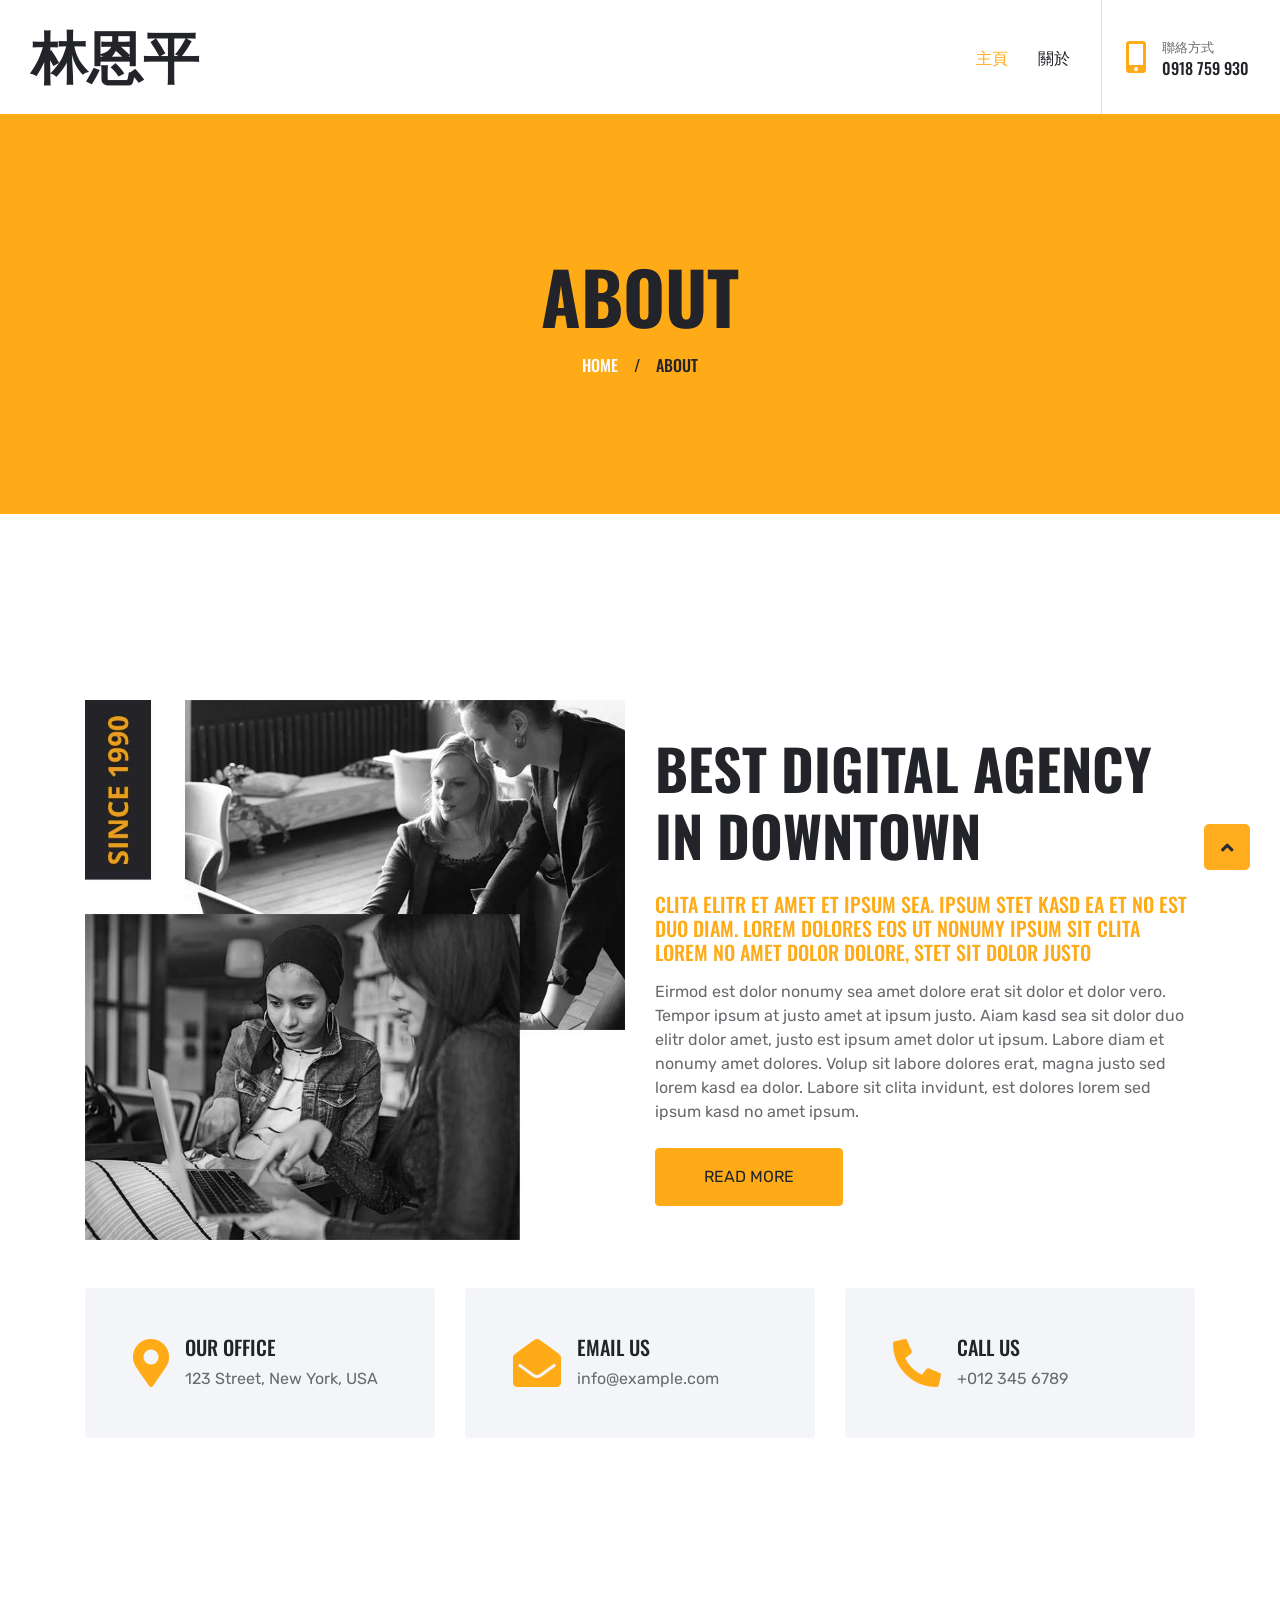
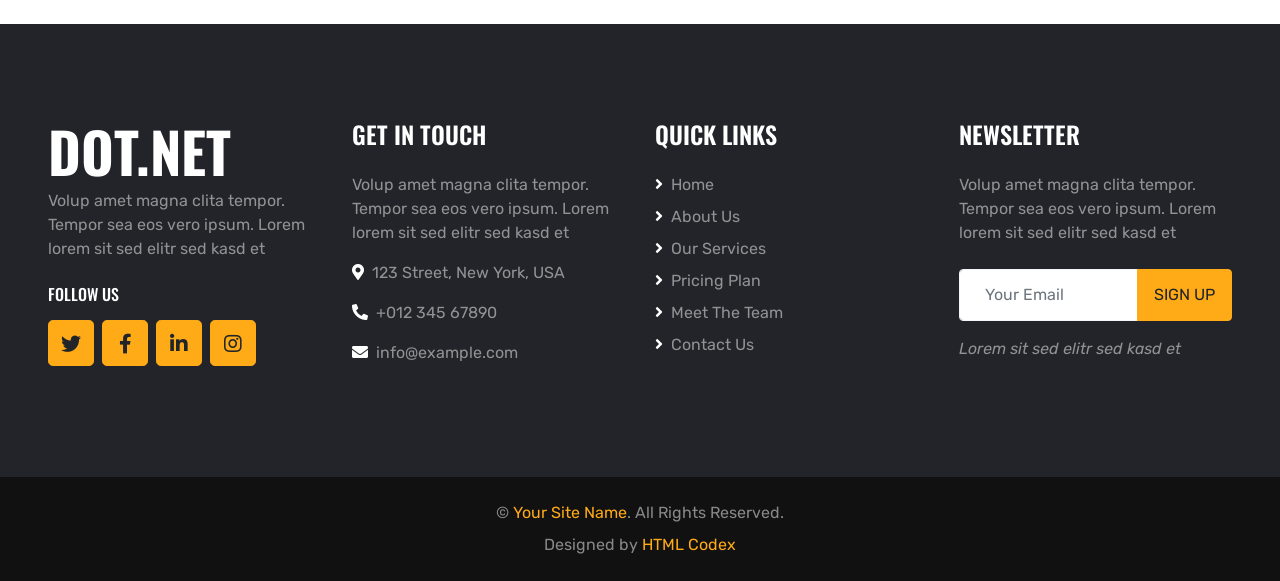
==== Homework-1/about.html @ d1ece5e6 "作業 1 原檔案上傳 / 作業 1 資料夾改名" ====
<!DOCTYPE html>
<html lang="en">

<head>
    <meta charset="utf-8">
    <title>個人網頁</title>
    <meta content="width=device-width, initial-scale=1.0" name="viewport">
    <meta content="Free HTML Templates" name="keywords">
    <meta content="Free HTML Templates" name="description">

    <!-- Favicon -->
    <link href="img/favicon.ico" rel="icon">

    <!-- Google Web Fonts -->
    <link rel="preconnect" href="https://fonts.gstatic.com">
    <link href="https://fonts.googleapis.com/css2?family=Oswald:wght@400;500;600;700&family=Rubik&display=swap" rel="stylesheet"> 

    <!-- Font Awesome -->
    <link href="https://cdnjs.cloudflare.com/ajax/libs/font-awesome/5.15.0/css/all.min.css" rel="stylesheet">

    <!-- Libraries Stylesheet -->
    <link href="lib/owlcarousel/assets/owl.carousel.min.css" rel="stylesheet">
    <link href="lib/lightbox/css/lightbox.min.css" rel="stylesheet">

    <!-- Customized Bootstrap Stylesheet -->
    <link href="css/style.css" rel="stylesheet">
</head>

<body>
    <!-- Navbar Start -->
    <div class="container-fluid bg-white position-relative">
        <nav class="navbar navbar-expand-lg bg-white navbar-light py-3 py-lg-0">
            <a href="index.html" class="navbar-brand text-secondary">
                <h1 class="display-4 text-uppercase">林恩平</h1>
            </a>
            <button type="button" class="navbar-toggler" data-toggle="collapse" data-target="#navbarCollapse">
                <span class="navbar-toggler-icon"></span>
            </button>
            <div class="collapse navbar-collapse" id="navbarCollapse">
                <div class="navbar-nav ml-auto py-0 pr-3 border-right">
                    <a href="index.html" class="nav-item nav-link active">主頁</a>
                    <a href="about.html" class="nav-item nav-link">關於</a>
                 <!--   <a href="service.html" class="nav-item nav-link">服務</a>
                    <a href="price.html" class="nav-item nav-link">價格</a>
                    <a href="project.html" class="nav-item nav-link">專案</a>
                    <div class="nav-item dropdown">
                        <a href="#" class="nav-link dropdown-toggle" data-toggle="dropdown">更多</a>
                        <div class="dropdown-menu rounded-0 m-0">
                            <a href="team.html" class="dropdown-item">Meat The Team</a>
                            <a href="testimonial.html" class="dropdown-item">Testimonial</a>
                        </div>
                    </div>
                    <a href="contact.html" class="nav-item nav-link">Contact</a> -->
                </div>
                <div class="d-none d-lg-flex align-items-center pl-4">
                    <i class="fa fa-2x fa-mobile-alt text-primary mr-3"></i>
                    <div>
                        <h6 class="text-body text-uppercase mb-1"><small>聯絡方式</small></h6>
                        <h6 class="m-0">0918 759 930</h6>
                    </div>
                </div>
            </div>
        </nav>
    </div>
    <!-- Navbar End -->


    <!-- Page Header Start -->
    <div class="page-header container-fluid bg-primary d-flex flex-column align-items-center justify-content-center">
        <h1 class="display-3 text-uppercase mb-3">About</h1>
        <div class="d-inline-flex text-white">
            <h6 class="text-uppercase m-0"><a class="text-white" href="">Home</a></h6>
            <h6 class="m-0 px-3">/</h6>
            <h6 class="text-uppercase m-0">About</h6>
        </div>
    </div>
    <!-- Page Header Start -->


    <!-- About Start -->
    <div class="container-fluid pt-5">
        <div class="container pt-5">
            <div class="row align-items-center">
                <div class="col-lg-6">
                    <img class="img-fluid mb-4 mb-lg-0" src="img/about.jpg" alt="">
                </div>
                <div class="col-lg-6">
                    <h1 class="display-4 text-uppercase mb-4">Best digital agency in downtown</h1>
                    <h5 class="text-uppercase text-primary mb-3">Clita elitr et amet et ipsum sea. Ipsum stet kasd ea et no est duo diam. Lorem dolores eos ut nonumy ipsum sit clita lorem no amet dolor dolore, stet sit dolor justo</h5>
                    <p class="mb-4">Eirmod est dolor nonumy sea amet dolore erat sit dolor et dolor vero. Tempor ipsum at justo amet at ipsum justo. Aiam kasd sea sit dolor duo elitr dolor amet, justo est ipsum amet dolor ut ipsum. Labore diam et nonumy amet dolores. Volup sit labore dolores erat, magna justo sed lorem kasd ea dolor. Labore sit clita invidunt, est dolores lorem sed ipsum kasd no amet ipsum.</p>
                    <a href="" class="btn btn-primary text-uppercase py-3 px-5">Read More</a>
                </div>
            </div>
        </div>
    </div>
    <!-- About End -->


    <!-- About Info Start -->
    <div class="container-fluid py-5">
        <div class="container pb-3">
            <div class="row">
                <div class="col-lg-4 mb-2">
                    <div class="d-flex align-items-center bg-light rounded mb-4 px-5" style="height: 150px;">
                        <i class="fa fa-3x fa-map-marker-alt text-primary mr-3"></i>
                        <div class="d-flex flex-column">
                            <h5 class="text-uppercase">Our Office</h5>
                            <p class="m-0">123 Street, New York, USA</p>
                        </div>
                    </div>
                </div>
                <div class="col-lg-4 mb-2">
                    <div class="d-flex align-items-center bg-light rounded mb-4 px-5" style="height: 150px;">
                        <i class="fa fa-3x fa-envelope-open text-primary mr-3"></i>
                        <div class="d-flex flex-column">
                            <h5 class="text-uppercase">Email Us</h5>
                            <p class="m-0">info@example.com</p>
                        </div>
                    </div>
                </div>
                <div class="col-lg-4 mb-2">
                    <div class="d-flex align-items-center bg-light rounded mb-4 px-5" style="height: 150px;">
                        <i class="fas fa-3x fa-phone-alt text-primary mr-3"></i>
                        <div class="d-flex flex-column">
                            <h5 class="text-uppercase">Call Us</h5>
                            <p class="m-0">+012 345 6789</p>
                        </div>
                    </div>
                </div>
            </div>
        </div>
    </div>
    <!-- About Info End -->


    <!-- Footer Start -->
    <div class="container-fluid bg-dark text-white-50 py-5 px-sm-3 px-md-5" style="margin-top: 90px;">
        <div class="row pt-5">
            <div class="col-lg-3 col-md-6 mb-5">
                <a href="index.html" class="navbar-brand">
                    <h1 class="m-0 mt-n2 text-white display-4">DOT.NET</h1>
                </a>
                <p>Volup amet magna clita tempor. Tempor sea eos vero ipsum. Lorem lorem sit sed elitr sed kasd et</p>
                <h6 class="text-uppercase text-white py-2">Follow Us</h6>
                <div class="d-flex justify-content-start">
                    <a class="btn btn-lg btn-primary btn-lg-square mr-2" href="#"><i class="fab fa-twitter"></i></a>
                    <a class="btn btn-lg btn-primary btn-lg-square mr-2" href="#"><i class="fab fa-facebook-f"></i></a>
                    <a class="btn btn-lg btn-primary btn-lg-square mr-2" href="#"><i class="fab fa-linkedin-in"></i></a>
                    <a class="btn btn-lg btn-primary btn-lg-square" href="#"><i class="fab fa-instagram"></i></a>
                </div>
            </div>
            <div class="col-lg-3 col-md-6 mb-5">
                <h4 class="text-uppercase text-white mb-4">Get In Touch</h4>
                <p>Volup amet magna clita tempor. Tempor sea eos vero ipsum. Lorem lorem sit sed elitr sed kasd et</p>
                <p><i class="fa fa-map-marker-alt text-white mr-2"></i>123 Street, New York, USA</p>
                <p><i class="fa fa-phone-alt text-white mr-2"></i>+012 345 67890</p>
                <p><i class="fa fa-envelope text-white mr-2"></i>info@example.com</p>
            </div>
            <div class="col-lg-3 col-md-6 mb-5">
                <h4 class="text-uppercase text-white mb-4">Quick Links</h4>
                <div class="d-flex flex-column justify-content-start">
                    <a class="text-white-50 mb-2" href="#"><i class="fa fa-angle-right text-white mr-2"></i>Home</a>
                    <a class="text-white-50 mb-2" href="#"><i class="fa fa-angle-right text-white mr-2"></i>About Us</a>
                    <a class="text-white-50 mb-2" href="#"><i class="fa fa-angle-right text-white mr-2"></i>Our Services</a>
                    <a class="text-white-50 mb-2" href="#"><i class="fa fa-angle-right text-white mr-2"></i>Pricing Plan</a>
                    <a class="text-white-50 mb-2" href="#"><i class="fa fa-angle-right text-white mr-2"></i>Meet The Team</a>
                    <a class="text-white-50" href="#"><i class="fa fa-angle-right text-white mr-2"></i>Contact Us</a>
                </div>
            </div>
            <div class="col-lg-3 col-md-6 mb-5">
                <h4 class="text-uppercase text-white mb-4">Newsletter</h4>
                <p class="mb-4">Volup amet magna clita tempor. Tempor sea eos vero ipsum. Lorem lorem sit sed elitr sed kasd et</p>
                <div class="w-100 mb-3">
                    <div class="input-group">
                        <input type="text" class="form-control border-light" style="padding: 25px;" placeholder="Your Email">
                        <div class="input-group-append">
                            <button class="btn btn-primary text-uppercase px-3">Sign Up</button>
                        </div>
                    </div>
                </div>
                <i>Lorem sit sed elitr sed kasd et</i>
            </div>
        </div>
    </div>
    <div class="container-fluid py-4 px-sm-3 px-md-5" style="background: #111111;">
        <p class="mb-2 text-center text-white-50">&copy; <a href="#">Your Site Name</a>. All Rights Reserved.</p>
        <p class="m-0 text-center text-white-50">Designed by <a href="https://htmlcodex.com">HTML Codex</a></p>
    </div>
    <!-- Footer End -->


    <!-- Back to Top -->
    <a href="#" class="btn btn-lg btn-primary btn-lg-square back-to-top"><i class="fa fa-angle-up"></i></a>


    <!-- JavaScript Libraries -->
    <script src="https://code.jquery.com/jquery-3.4.1.min.js"></script>
    <script src="https://stackpath.bootstrapcdn.com/bootstrap/4.4.1/js/bootstrap.bundle.min.js"></script>
    <script src="lib/easing/easing.min.js"></script>
    <script src="lib/waypoints/waypoints.min.js"></script>
    <script src="lib/owlcarousel/owl.carousel.min.js"></script>
    <script src="lib/isotope/isotope.pkgd.min.js"></script>
    <script src="lib/lightbox/js/lightbox.min.js"></script>

    <!-- Contact Javascript File -->
    <script src="mail/jqBootstrapValidation.min.js"></script>
    <script src="mail/contact.js"></script>

    <!-- Template Javascript -->
    <script src="js/main.js"></script>
</body>

</html>
---- Homework-1/css/style.css ----
/******* Bootstrap Theming ********/
/*!
 * Bootstrap v4.5.3 (https://getbootstrap.com/)
 * Copyright 2011-2020 The Bootstrap Authors
 * Copyright 2011-2020 Twitter, Inc.
 * Licensed under MIT (https://github.com/twbs/bootstrap/blob/main/LICENSE)
 */
:root {
  --blue: #007bff;
  --indigo: #6610f2;
  --purple: #6f42c1;
  --pink: #e83e8c;
  --red: #dc3545;
  --orange: #fd7e14;
  --yellow: #ffc107;
  --green: #28a745;
  --teal: #20c997;
  --cyan: #17a2b8;
  --white: #fff;
  --gray: #6c757d;
  --gray-dark: #343a40;
  --primary: #FFAA17;
  --secondary: #BDBDBF;
  --success: #28a745;
  --info: #17a2b8;
  --warning: #ffc107;
  --danger: #dc3545;
  --light: #F4F5F8;
  --dark: #222429;
  --breakpoint-xs: 0;
  --breakpoint-sm: 576px;
  --breakpoint-md: 768px;
  --breakpoint-lg: 992px;
  --breakpoint-xl: 1200px;
  --font-family-sans-serif: "Rubik", sans-serif;
  --font-family-monospace: SFMono-Regular, Menlo, Monaco, Consolas, "Liberation Mono", "Courier New", monospace;
}

*,
*::before,
*::after {
  box-sizing: border-box;
}

html {
  font-family: sans-serif;
  line-height: 1.15;
  -webkit-text-size-adjust: 100%;
  -webkit-tap-highlight-color: rgba(0, 0, 0, 0);
}

article, aside, figcaption, figure, footer, header, hgroup, main, nav, section {
  display: block;
}

body {
  margin: 0;
  font-family: "Rubik", sans-serif;
  font-size: 1rem;
  font-weight: 400;
  line-height: 1.5;
  color: #686A6F;
  text-align: left;
  background-color: #fff;
}

[tabindex="-1"]:focus:not(:focus-visible) {
  outline: 0 !important;
}

hr {
  box-sizing: content-box;
  height: 0;
  overflow: visible;
}

h1, h2, h3, h4, h5, h6 {
  margin-top: 0;
  margin-bottom: 0.5rem;
}

p {
  margin-top: 0;
  margin-bottom: 1rem;
}

abbr[title],
abbr[data-original-title] {
  text-decoration: underline;
  text-decoration: underline dotted;
  cursor: help;
  border-bottom: 0;
  text-decoration-skip-ink: none;
}

address {
  margin-bottom: 1rem;
  font-style: normal;
  line-height: inherit;
}

ol,
ul,
dl {
  margin-top: 0;
  margin-bottom: 1rem;
}

ol ol,
ul ul,
ol ul,
ul ol {
  margin-bottom: 0;
}

dt {
  font-weight: 700;
}

dd {
  margin-bottom: .5rem;
  margin-left: 0;
}

blockquote {
  margin: 0 0 1rem;
}

b,
strong {
  font-weight: bolder;
}

small {
  font-size: 80%;
}

sub,
sup {
  position: relative;
  font-size: 75%;
  line-height: 0;
  vertical-align: baseline;
}

sub {
  bottom: -.25em;
}

sup {
  top: -.5em;
}

a {
  color: #FFAA17;
  text-decoration: none;
  background-color: transparent;
}

a:hover {
  color: #ca8000;
  text-decoration: underline;
}

a:not([href]):not([class]) {
  color: inherit;
  text-decoration: none;
}

a:not([href]):not([class]):hover {
  color: inherit;
  text-decoration: none;
}

pre,
code,
kbd,
samp {
  font-family: SFMono-Regular, Menlo, Monaco, Consolas, "Liberation Mono", "Courier New", monospace;
  font-size: 1em;
}

pre {
  margin-top: 0;
  margin-bottom: 1rem;
  overflow: auto;
  -ms-overflow-style: scrollbar;
}

figure {
  margin: 0 0 1rem;
}

img {
  vertical-align: middle;
  border-style: none;
}

svg {
  overflow: hidden;
  vertical-align: middle;
}

table {
  border-collapse: collapse;
}

caption {
  padding-top: 0.75rem;
  padding-bottom: 0.75rem;
  color: #6c757d;
  text-align: left;
  caption-side: bottom;
}

th {
  text-align: inherit;
  text-align: -webkit-match-parent;
}

label {
  display: inline-block;
  margin-bottom: 0.5rem;
}

button {
  border-radius: 0;
}

button:focus {
  outline: 1px dotted;
  outline: 5px auto -webkit-focus-ring-color;
}

input,
button,
select,
optgroup,
textarea {
  margin: 0;
  font-family: inherit;
  font-size: inherit;
  line-height: inherit;
}

button,
input {
  overflow: visible;
}

button,
select {
  text-transform: none;
}

[role="button"] {
  cursor: pointer;
}

select {
  word-wrap: normal;
}

button,
[type="button"],
[type="reset"],
[type="submit"] {
  -webkit-appearance: button;
}

button:not(:disabled),
[type="button"]:not(:disabled),
[type="reset"]:not(:disabled),
[type="submit"]:not(:disabled) {
  cursor: pointer;
}

button::-moz-focus-inner,
[type="button"]::-moz-focus-inner,
[type="reset"]::-moz-focus-inner,
[type="submit"]::-moz-focus-inner {
  padding: 0;
  border-style: none;
}

input[type="radio"],
input[type="checkbox"] {
  box-sizing: border-box;
  padding: 0;
}

textarea {
  overflow: auto;
  resize: vertical;
}

fieldset {
  min-width: 0;
  padding: 0;
  margin: 0;
  border: 0;
}

legend {
  display: block;
  width: 100%;
  max-width: 100%;
  padding: 0;
  margin-bottom: .5rem;
  font-size: 1.5rem;
  line-height: inherit;
  color: inherit;
  white-space: normal;
}

@media (max-width: 1200px) {
  legend {
    font-size: calc(1.275rem + 0.3vw) ;
  }
}

progress {
  vertical-align: baseline;
}

[type="number"]::-webkit-inner-spin-button,
[type="number"]::-webkit-outer-spin-button {
  height: auto;
}

[type="search"] {
  outline-offset: -2px;
  -webkit-appearance: none;
}

[type="search"]::-webkit-search-decoration {
  -webkit-appearance: none;
}

::-webkit-file-upload-button {
  font: inherit;
  -webkit-appearance: button;
}

output {
  display: inline-block;
}

summary {
  display: list-item;
  cursor: pointer;
}

template {
  display: none;
}

[hidden] {
  display: none !important;
}

h1, h2, h3, h4, h5, h6,
.h1, .h2, .h3, .h4, .h5, .h6 {
  margin-bottom: 0.5rem;
  font-family: "Oswald", sans-serif;
  font-weight: 500;
  line-height: 1.2;
  color: #222429;
}

h1, .h1 {
  font-size: 2.5rem;
}

@media (max-width: 1200px) {
  h1, .h1 {
    font-size: calc(1.375rem + 1.5vw) ;
  }
}

h2, .h2 {
  font-size: 2rem;
}

@media (max-width: 1200px) {
  h2, .h2 {
    font-size: calc(1.325rem + 0.9vw) ;
  }
}

h3, .h3 {
  font-size: 1.75rem;
}

@media (max-width: 1200px) {
  h3, .h3 {
    font-size: calc(1.3rem + 0.6vw) ;
  }
}

h4, .h4 {
  font-size: 1.5rem;
}

@media (max-width: 1200px) {
  h4, .h4 {
    font-size: calc(1.275rem + 0.3vw) ;
  }
}

h5, .h5 {
  font-size: 1.25rem;
}

h6, .h6 {
  font-size: 1rem;
}

.lead {
  font-size: 1.25rem;
  font-weight: 300;
}

.display-1 {
  font-size: 6rem;
  font-weight: 300;
  line-height: 1.2;
}

@media (max-width: 1200px) {
  .display-1 {
    font-size: calc(1.725rem + 5.7vw) ;
  }
}

.display-2 {
  font-size: 5.5rem;
  font-weight: 300;
  line-height: 1.2;
}

@media (max-width: 1200px) {
  .display-2 {
    font-size: calc(1.675rem + 5.1vw) ;
  }
}

.display-3 {
  font-size: 4.5rem;
  font-weight: 300;
  line-height: 1.2;
}

@media (max-width: 1200px) {
  .display-3 {
    font-size: calc(1.575rem + 3.9vw) ;
  }
}

.display-4 {
  font-size: 3.5rem;
  font-weight: 300;
  line-height: 1.2;
}

@media (max-width: 1200px) {
  .display-4 {
    font-size: calc(1.475rem + 2.7vw) ;
  }
}

hr {
  margin-top: 1rem;
  margin-bottom: 1rem;
  border: 0;
  border-top: 1px solid rgba(0, 0, 0, 0.1);
}

small,
.small {
  font-size: 80%;
  font-weight: 400;
}

mark,
.mark {
  padding: 0.2em;
  background-color: #fcf8e3;
}

.list-unstyled {
  padding-left: 0;
  list-style: none;
}

.list-inline {
  padding-left: 0;
  list-style: none;
}

.list-inline-item {
  display: inline-block;
}

.list-inline-item:not(:last-child) {
  margin-right: 0.5rem;
}

.initialism {
  font-size: 90%;
  text-transform: uppercase;
}

.blockquote {
  margin-bottom: 1rem;
  font-size: 1.25rem;
}

.blockquote-footer {
  display: block;
  font-size: 80%;
  color: #6c757d;
}

.blockquote-footer::before {
  content: "\2014\00A0";
}

.img-fluid {
  max-width: 100%;
  height: auto;
}

.img-thumbnail {
  padding: 0.25rem;
  background-color: #fff;
  border: 1px solid #dee2e6;
  border-radius: 0.25rem;
  max-width: 100%;
  height: auto;
}

.figure {
  display: inline-block;
}

.figure-img {
  margin-bottom: 0.5rem;
  line-height: 1;
}

.figure-caption {
  font-size: 90%;
  color: #6c757d;
}

code {
  font-size: 87.5%;
  color: #e83e8c;
  word-wrap: break-word;
}

a > code {
  color: inherit;
}

kbd {
  padding: 0.2rem 0.4rem;
  font-size: 87.5%;
  color: #fff;
  background-color: #212529;
  border-radius: 0.2rem;
}

kbd kbd {
  padding: 0;
  font-size: 100%;
  font-weight: 700;
}

pre {
  display: block;
  font-size: 87.5%;
  color: #212529;
}

pre code {
  font-size: inherit;
  color: inherit;
  word-break: normal;
}

.pre-scrollable {
  max-height: 340px;
  overflow-y: scroll;
}

.container,
.container-fluid,
.container-sm,
.container-md,
.container-lg,
.container-xl {
  width: 100%;
  padding-right: 15px;
  padding-left: 15px;
  margin-right: auto;
  margin-left: auto;
}

@media (min-width: 576px) {
  .container, .container-sm {
    max-width: 540px;
  }
}

@media (min-width: 768px) {
  .container, .container-sm, .container-md {
    max-width: 720px;
  }
}

@media (min-width: 992px) {
  .container, .container-sm, .container-md, .container-lg {
    max-width: 960px;
  }
}

@media (min-width: 1200px) {
  .container, .container-sm, .container-md, .container-lg, .container-xl {
    max-width: 1140px;
  }
}

.row {
  display: flex;
  flex-wrap: wrap;
  margin-right: -15px;
  margin-left: -15px;
}

.no-gutters {
  margin-right: 0;
  margin-left: 0;
}

.no-gutters > .col,
.no-gutters > [class*="col-"] {
  padding-right: 0;
  padding-left: 0;
}

.col-1, .col-2, .col-3, .col-4, .col-5, .col-6, .col-7, .col-8, .col-9, .col-10, .col-11, .col-12, .col,
.col-auto, .col-sm-1, .col-sm-2, .col-sm-3, .col-sm-4, .col-sm-5, .col-sm-6, .col-sm-7, .col-sm-8, .col-sm-9, .col-sm-10, .col-sm-11, .col-sm-12, .col-sm,
.col-sm-auto, .col-md-1, .col-md-2, .col-md-3, .col-md-4, .col-md-5, .col-md-6, .col-md-7, .col-md-8, .col-md-9, .col-md-10, .col-md-11, .col-md-12, .col-md,
.col-md-auto, .col-lg-1, .col-lg-2, .col-lg-3, .col-lg-4, .col-lg-5, .col-lg-6, .col-lg-7, .col-lg-8, .col-lg-9, .col-lg-10, .col-lg-11, .col-lg-12, .col-lg,
.col-lg-auto, .col-xl-1, .col-xl-2, .col-xl-3, .col-xl-4, .col-xl-5, .col-xl-6, .col-xl-7, .col-xl-8, .col-xl-9, .col-xl-10, .col-xl-11, .col-xl-12, .col-xl,
.col-xl-auto {
  position: relative;
  width: 100%;
  padding-right: 15px;
  padding-left: 15px;
}

.col {
  flex-basis: 0;
  flex-grow: 1;
  max-width: 100%;
}

.row-cols-1 > * {
  flex: 0 0 100%;
  max-width: 100%;
}

.row-cols-2 > * {
  flex: 0 0 50%;
  max-width: 50%;
}

.row-cols-3 > * {
  flex: 0 0 33.33333%;
  max-width: 33.33333%;
}

.row-cols-4 > * {
  flex: 0 0 25%;
  max-width: 25%;
}

.row-cols-5 > * {
  flex: 0 0 20%;
  max-width: 20%;
}

.row-cols-6 > * {
  flex: 0 0 16.66667%;
  max-width: 16.66667%;
}

.col-auto {
  flex: 0 0 auto;
  width: auto;
  max-width: 100%;
}

.col-1 {
  flex: 0 0 8.33333%;
  max-width: 8.33333%;
}

.col-2 {
  flex: 0 0 16.66667%;
  max-width: 16.66667%;
}

.col-3 {
  flex: 0 0 25%;
  max-width: 25%;
}

.col-4 {
  flex: 0 0 33.33333%;
  max-width: 33.33333%;
}

.col-5 {
  flex: 0 0 41.66667%;
  max-width: 41.66667%;
}

.col-6 {
  flex: 0 0 50%;
  max-width: 50%;
}

.col-7 {
  flex: 0 0 58.33333%;
  max-width: 58.33333%;
}

.col-8 {
  flex: 0 0 66.66667%;
  max-width: 66.66667%;
}

.col-9 {
  flex: 0 0 75%;
  max-width: 75%;
}

.col-10 {
  flex: 0 0 83.33333%;
  max-width: 83.33333%;
}

.col-11 {
  flex: 0 0 91.66667%;
  max-width: 91.66667%;
}

.col-12 {
  flex: 0 0 100%;
  max-width: 100%;
}

.order-first {
  order: -1;
}

.order-last {
  order: 13;
}

.order-0 {
  order: 0;
}

.order-1 {
  order: 1;
}

.order-2 {
  order: 2;
}

.order-3 {
  order: 3;
}

.order-4 {
  order: 4;
}

.order-5 {
  order: 5;
}

.order-6 {
  order: 6;
}

.order-7 {
  order: 7;
}

.order-8 {
  order: 8;
}

.order-9 {
  order: 9;
}

.order-10 {
  order: 10;
}

.order-11 {
  order: 11;
}

.order-12 {
  order: 12;
}

.offset-1 {
  margin-left: 8.33333%;
}

.offset-2 {
  margin-left: 16.66667%;
}

.offset-3 {
  margin-left: 25%;
}

.offset-4 {
  margin-left: 33.33333%;
}

.offset-5 {
  margin-left: 41.66667%;
}

.offset-6 {
  margin-left: 50%;
}

.offset-7 {
  margin-left: 58.33333%;
}

.offset-8 {
  margin-left: 66.66667%;
}

.offset-9 {
  margin-left: 75%;
}

.offset-10 {
  margin-left: 83.33333%;
}

.offset-11 {
  margin-left: 91.66667%;
}

@media (min-width: 576px) {
  .col-sm {
    flex-basis: 0;
    flex-grow: 1;
    max-width: 100%;
  }
  .row-cols-sm-1 > * {
    flex: 0 0 100%;
    max-width: 100%;
  }
  .row-cols-sm-2 > * {
    flex: 0 0 50%;
    max-width: 50%;
  }
  .row-cols-sm-3 > * {
    flex: 0 0 33.33333%;
    max-width: 33.33333%;
  }
  .row-cols-sm-4 > * {
    flex: 0 0 25%;
    max-width: 25%;
  }
  .row-cols-sm-5 > * {
    flex: 0 0 20%;
    max-width: 20%;
  }
  .row-cols-sm-6 > * {
    flex: 0 0 16.66667%;
    max-width: 16.66667%;
  }
  .col-sm-auto {
    flex: 0 0 auto;
    width: auto;
    max-width: 100%;
  }
  .col-sm-1 {
    flex: 0 0 8.33333%;
    max-width: 8.33333%;
  }
  .col-sm-2 {
    flex: 0 0 16.66667%;
    max-width: 16.66667%;
  }
  .col-sm-3 {
    flex: 0 0 25%;
    max-width: 25%;
  }
  .col-sm-4 {
    flex: 0 0 33.33333%;
    max-width: 33.33333%;
  }
  .col-sm-5 {
    flex: 0 0 41.66667%;
    max-width: 41.66667%;
  }
  .col-sm-6 {
    flex: 0 0 50%;
    max-width: 50%;
  }
  .col-sm-7 {
    flex: 0 0 58.33333%;
    max-width: 58.33333%;
  }
  .col-sm-8 {
    flex: 0 0 66.66667%;
    max-width: 66.66667%;
  }
  .col-sm-9 {
    flex: 0 0 75%;
    max-width: 75%;
  }
  .col-sm-10 {
    flex: 0 0 83.33333%;
    max-width: 83.33333%;
  }
  .col-sm-11 {
    flex: 0 0 91.66667%;
    max-width: 91.66667%;
  }
  .col-sm-12 {
    flex: 0 0 100%;
    max-width: 100%;
  }
  .order-sm-first {
    order: -1;
  }
  .order-sm-last {
    order: 13;
  }
  .order-sm-0 {
    order: 0;
  }
  .order-sm-1 {
    order: 1;
  }
  .order-sm-2 {
    order: 2;
  }
  .order-sm-3 {
    order: 3;
  }
  .order-sm-4 {
    order: 4;
  }
  .order-sm-5 {
    order: 5;
  }
  .order-sm-6 {
    order: 6;
  }
  .order-sm-7 {
    order: 7;
  }
  .order-sm-8 {
    order: 8;
  }
  .order-sm-9 {
    order: 9;
  }
  .order-sm-10 {
    order: 10;
  }
  .order-sm-11 {
    order: 11;
  }
  .order-sm-12 {
    order: 12;
  }
  .offset-sm-0 {
    margin-left: 0;
  }
  .offset-sm-1 {
    margin-left: 8.33333%;
  }
  .offset-sm-2 {
    margin-left: 16.66667%;
  }
  .offset-sm-3 {
    margin-left: 25%;
  }
  .offset-sm-4 {
    margin-left: 33.33333%;
  }
  .offset-sm-5 {
    margin-left: 41.66667%;
  }
  .offset-sm-6 {
    margin-left: 50%;
  }
  .offset-sm-7 {
    margin-left: 58.33333%;
  }
  .offset-sm-8 {
    margin-left: 66.66667%;
  }
  .offset-sm-9 {
    margin-left: 75%;
  }
  .offset-sm-10 {
    margin-left: 83.33333%;
  }
  .offset-sm-11 {
    margin-left: 91.66667%;
  }
}

@media (min-width: 768px) {
  .col-md {
    flex-basis: 0;
    flex-grow: 1;
    max-width: 100%;
  }
  .row-cols-md-1 > * {
    flex: 0 0 100%;
    max-width: 100%;
  }
  .row-cols-md-2 > * {
    flex: 0 0 50%;
    max-width: 50%;
  }
  .row-cols-md-3 > * {
    flex: 0 0 33.33333%;
    max-width: 33.33333%;
  }
  .row-cols-md-4 > * {
    flex: 0 0 25%;
    max-width: 25%;
  }
  .row-cols-md-5 > * {
    flex: 0 0 20%;
    max-width: 20%;
  }
  .row-cols-md-6 > * {
    flex: 0 0 16.66667%;
    max-width: 16.66667%;
  }
  .col-md-auto {
    flex: 0 0 auto;
    width: auto;
    max-width: 100%;
  }
  .col-md-1 {
    flex: 0 0 8.33333%;
    max-width: 8.33333%;
  }
  .col-md-2 {
    flex: 0 0 16.66667%;
    max-width: 16.66667%;
  }
  .col-md-3 {
    flex: 0 0 25%;
    max-width: 25%;
  }
  .col-md-4 {
    flex: 0 0 33.33333%;
    max-width: 33.33333%;
  }
  .col-md-5 {
    flex: 0 0 41.66667%;
    max-width: 41.66667%;
  }
  .col-md-6 {
    flex: 0 0 50%;
    max-width: 50%;
  }
  .col-md-7 {
    flex: 0 0 58.33333%;
    max-width: 58.33333%;
  }
  .col-md-8 {
    flex: 0 0 66.66667%;
    max-width: 66.66667%;
  }
  .col-md-9 {
    flex: 0 0 75%;
    max-width: 75%;
  }
  .col-md-10 {
    flex: 0 0 83.33333%;
    max-width: 83.33333%;
  }
  .col-md-11 {
    flex: 0 0 91.66667%;
    max-width: 91.66667%;
  }
  .col-md-12 {
    flex: 0 0 100%;
    max-width: 100%;
  }
  .order-md-first {
    order: -1;
  }
  .order-md-last {
    order: 13;
  }
  .order-md-0 {
    order: 0;
  }
  .order-md-1 {
    order: 1;
  }
  .order-md-2 {
    order: 2;
  }
  .order-md-3 {
    order: 3;
  }
  .order-md-4 {
    order: 4;
  }
  .order-md-5 {
    order: 5;
  }
  .order-md-6 {
    order: 6;
  }
  .order-md-7 {
    order: 7;
  }
  .order-md-8 {
    order: 8;
  }
  .order-md-9 {
    order: 9;
  }
  .order-md-10 {
    order: 10;
  }
  .order-md-11 {
    order: 11;
  }
  .order-md-12 {
    order: 12;
  }
  .offset-md-0 {
    margin-left: 0;
  }
  .offset-md-1 {
    margin-left: 8.33333%;
  }
  .offset-md-2 {
    margin-left: 16.66667%;
  }
  .offset-md-3 {
    margin-left: 25%;
  }
  .offset-md-4 {
    margin-left: 33.33333%;
  }
  .offset-md-5 {
    margin-left: 41.66667%;
  }
  .offset-md-6 {
    margin-left: 50%;
  }
  .offset-md-7 {
    margin-left: 58.33333%;
  }
  .offset-md-8 {
    margin-left: 66.66667%;
  }
  .offset-md-9 {
    margin-left: 75%;
  }
  .offset-md-10 {
    margin-left: 83.33333%;
  }
  .offset-md-11 {
    margin-left: 91.66667%;
  }
}

@media (min-width: 992px) {
  .col-lg {
    flex-basis: 0;
    flex-grow: 1;
    max-width: 100%;
  }
  .row-cols-lg-1 > * {
    flex: 0 0 100%;
    max-width: 100%;
  }
  .row-cols-lg-2 > * {
    flex: 0 0 50%;
    max-width: 50%;
  }
  .row-cols-lg-3 > * {
    flex: 0 0 33.33333%;
    max-width: 33.33333%;
  }
  .row-cols-lg-4 > * {
    flex: 0 0 25%;
    max-width: 25%;
  }
  .row-cols-lg-5 > * {
    flex: 0 0 20%;
    max-width: 20%;
  }
  .row-cols-lg-6 > * {
    flex: 0 0 16.66667%;
    max-width: 16.66667%;
  }
  .col-lg-auto {
    flex: 0 0 auto;
    width: auto;
    max-width: 100%;
  }
  .col-lg-1 {
    flex: 0 0 8.33333%;
    max-width: 8.33333%;
  }
  .col-lg-2 {
    flex: 0 0 16.66667%;
    max-width: 16.66667%;
  }
  .col-lg-3 {
    flex: 0 0 25%;
    max-width: 25%;
  }
  .col-lg-4 {
    flex: 0 0 33.33333%;
    max-width: 33.33333%;
  }
  .col-lg-5 {
    flex: 0 0 41.66667%;
    max-width: 41.66667%;
  }
  .col-lg-6 {
    flex: 0 0 50%;
    max-width: 50%;
  }
  .col-lg-7 {
    flex: 0 0 58.33333%;
    max-width: 58.33333%;
  }
  .col-lg-8 {
    flex: 0 0 66.66667%;
    max-width: 66.66667%;
  }
  .col-lg-9 {
    flex: 0 0 75%;
    max-width: 75%;
  }
  .col-lg-10 {
    flex: 0 0 83.33333%;
    max-width: 83.33333%;
  }
  .col-lg-11 {
    flex: 0 0 91.66667%;
    max-width: 91.66667%;
  }
  .col-lg-12 {
    flex: 0 0 100%;
    max-width: 100%;
  }
  .order-lg-first {
    order: -1;
  }
  .order-lg-last {
    order: 13;
  }
  .order-lg-0 {
    order: 0;
  }
  .order-lg-1 {
    order: 1;
  }
  .order-lg-2 {
    order: 2;
  }
  .order-lg-3 {
    order: 3;
  }
  .order-lg-4 {
    order: 4;
  }
  .order-lg-5 {
    order: 5;
  }
  .order-lg-6 {
    order: 6;
  }
  .order-lg-7 {
    order: 7;
  }
  .order-lg-8 {
    order: 8;
  }
  .order-lg-9 {
    order: 9;
  }
  .order-lg-10 {
    order: 10;
  }
  .order-lg-11 {
    order: 11;
  }
  .order-lg-12 {
    order: 12;
  }
  .offset-lg-0 {
    margin-left: 0;
  }
  .offset-lg-1 {
    margin-left: 8.33333%;
  }
  .offset-lg-2 {
    margin-left: 16.66667%;
  }
  .offset-lg-3 {
    margin-left: 25%;
  }
  .offset-lg-4 {
    margin-left: 33.33333%;
  }
  .offset-lg-5 {
    margin-left: 41.66667%;
  }
  .offset-lg-6 {
    margin-left: 50%;
  }
  .offset-lg-7 {
    margin-left: 58.33333%;
  }
  .offset-lg-8 {
    margin-left: 66.66667%;
  }
  .offset-lg-9 {
    margin-left: 75%;
  }
  .offset-lg-10 {
    margin-left: 83.33333%;
  }
  .offset-lg-11 {
    margin-left: 91.66667%;
  }
}

@media (min-width: 1200px) {
  .col-xl {
    flex-basis: 0;
    flex-grow: 1;
    max-width: 100%;
  }
  .row-cols-xl-1 > * {
    flex: 0 0 100%;
    max-width: 100%;
  }
  .row-cols-xl-2 > * {
    flex: 0 0 50%;
    max-width: 50%;
  }
  .row-cols-xl-3 > * {
    flex: 0 0 33.33333%;
    max-width: 33.33333%;
  }
  .row-cols-xl-4 > * {
    flex: 0 0 25%;
    max-width: 25%;
  }
  .row-cols-xl-5 > * {
    flex: 0 0 20%;
    max-width: 20%;
  }
  .row-cols-xl-6 > * {
    flex: 0 0 16.66667%;
    max-width: 16.66667%;
  }
  .col-xl-auto {
    flex: 0 0 auto;
    width: auto;
    max-width: 100%;
  }
  .col-xl-1 {
    flex: 0 0 8.33333%;
    max-width: 8.33333%;
  }
  .col-xl-2 {
    flex: 0 0 16.66667%;
    max-width: 16.66667%;
  }
  .col-xl-3 {
    flex: 0 0 25%;
    max-width: 25%;
  }
  .col-xl-4 {
    flex: 0 0 33.33333%;
    max-width: 33.33333%;
  }
  .col-xl-5 {
    flex: 0 0 41.66667%;
    max-width: 41.66667%;
  }
  .col-xl-6 {
    flex: 0 0 50%;
    max-width: 50%;
  }
  .col-xl-7 {
    flex: 0 0 58.33333%;
    max-width: 58.33333%;
  }
  .col-xl-8 {
    flex: 0 0 66.66667%;
    max-width: 66.66667%;
  }
  .col-xl-9 {
    flex: 0 0 75%;
    max-width: 75%;
  }
  .col-xl-10 {
    flex: 0 0 83.33333%;
    max-width: 83.33333%;
  }
  .col-xl-11 {
    flex: 0 0 91.66667%;
    max-width: 91.66667%;
  }
  .col-xl-12 {
    flex: 0 0 100%;
    max-width: 100%;
  }
  .order-xl-first {
    order: -1;
  }
  .order-xl-last {
    order: 13;
  }
  .order-xl-0 {
    order: 0;
  }
  .order-xl-1 {
    order: 1;
  }
  .order-xl-2 {
    order: 2;
  }
  .order-xl-3 {
    order: 3;
  }
  .order-xl-4 {
    order: 4;
  }
  .order-xl-5 {
    order: 5;
  }
  .order-xl-6 {
    order: 6;
  }
  .order-xl-7 {
    order: 7;
  }
  .order-xl-8 {
    order: 8;
  }
  .order-xl-9 {
    order: 9;
  }
  .order-xl-10 {
    order: 10;
  }
  .order-xl-11 {
    order: 11;
  }
  .order-xl-12 {
    order: 12;
  }
  .offset-xl-0 {
    margin-left: 0;
  }
  .offset-xl-1 {
    margin-left: 8.33333%;
  }
  .offset-xl-2 {
    margin-left: 16.66667%;
  }
  .offset-xl-3 {
    margin-left: 25%;
  }
  .offset-xl-4 {
    margin-left: 33.33333%;
  }
  .offset-xl-5 {
    margin-left: 41.66667%;
  }
  .offset-xl-6 {
    margin-left: 50%;
  }
  .offset-xl-7 {
    margin-left: 58.33333%;
  }
  .offset-xl-8 {
    margin-left: 66.66667%;
  }
  .offset-xl-9 {
    margin-left: 75%;
  }
  .offset-xl-10 {
    margin-left: 83.33333%;
  }
  .offset-xl-11 {
    margin-left: 91.66667%;
  }
}

.table {
  width: 100%;
  margin-bottom: 1rem;
  color: #686A6F;
}

.table th,
.table td {
  padding: 0.75rem;
  vertical-align: top;
  border-top: 1px solid #dee2e6;
}

.table thead th {
  vertical-align: bottom;
  border-bottom: 2px solid #dee2e6;
}

.table tbody + tbody {
  border-top: 2px solid #dee2e6;
}

.table-sm th,
.table-sm td {
  padding: 0.3rem;
}

.table-bordered {
  border: 1px solid #dee2e6;
}

.table-bordered th,
.table-bordered td {
  border: 1px solid #dee2e6;
}

.table-bordered thead th,
.table-bordered thead td {
  border-bottom-width: 2px;
}

.table-borderless th,
.table-borderless td,
.table-borderless thead th,
.table-borderless tbody + tbody {
  border: 0;
}

.table-striped tbody tr:nth-of-type(odd) {
  background-color: rgba(0, 0, 0, 0.05);
}

.table-hover tbody tr:hover {
  color: #686A6F;
  background-color: rgba(0, 0, 0, 0.075);
}

.table-primary,
.table-primary > th,
.table-primary > td {
  background-color: #ffe7be;
}

.table-primary th,
.table-primary td,
.table-primary thead th,
.table-primary tbody + tbody {
  border-color: #ffd386;
}

.table-hover .table-primary:hover {
  background-color: #ffdea5;
}

.table-hover .table-primary:hover > td,
.table-hover .table-primary:hover > th {
  background-color: #ffdea5;
}

.table-secondary,
.table-secondary > th,
.table-secondary > td {
  background-color: #ededed;
}

.table-secondary th,
.table-secondary td,
.table-secondary thead th,
.table-secondary tbody + tbody {
  border-color: #ddddde;
}

.table-hover .table-secondary:hover {
  background-color: #e0e0e0;
}

.table-hover .table-secondary:hover > td,
.table-hover .table-secondary:hover > th {
  background-color: #e0e0e0;
}

.table-success,
.table-success > th,
.table-success > td {
  background-color: #c3e6cb;
}

.table-success th,
.table-success td,
.table-success thead th,
.table-success tbody + tbody {
  border-color: #8fd19e;
}

.table-hover .table-success:hover {
  background-color: #b1dfbb;
}

.table-hover .table-success:hover > td,
.table-hover .table-success:hover > th {
  background-color: #b1dfbb;
}

.table-info,
.table-info > th,
.table-info > td {
  background-color: #bee5eb;
}

.table-info th,
.table-info td,
.table-info thead th,
.table-info tbody + tbody {
  border-color: #86cfda;
}

.table-hover .table-info:hover {
  background-color: #abdde5;
}

.table-hover .table-info:hover > td,
.table-hover .table-info:hover > th {
  background-color: #abdde5;
}

.table-warning,
.table-warning > th,
.table-warning > td {
  background-color: #ffeeba;
}

.table-warning th,
.table-warning td,
.table-warning thead th,
.table-warning tbody + tbody {
  border-color: #ffdf7e;
}

.table-hover .table-warning:hover {
  background-color: #ffe8a1;
}

.table-hover .table-warning:hover > td,
.table-hover .table-warning:hover > th {
  background-color: #ffe8a1;
}

.table-danger,
.table-danger > th,
.table-danger > td {
  background-color: #f5c6cb;
}

.table-danger th,
.table-danger td,
.table-danger thead th,
.table-danger tbody + tbody {
  border-color: #ed969e;
}

.table-hover .table-danger:hover {
  background-color: #f1b0b7;
}

.table-hover .table-danger:hover > td,
.table-hover .table-danger:hover > th {
  background-color: #f1b0b7;
}

.table-light,
.table-light > th,
.table-light > td {
  background-color: #fcfcfd;
}

.table-light th,
.table-light td,
.table-light thead th,
.table-light tbody + tbody {
  border-color: #f9fafb;
}

.table-hover .table-light:hover {
  background-color: #ededf3;
}

.table-hover .table-light:hover > td,
.table-hover .table-light:hover > th {
  background-color: #ededf3;
}

.table-dark,
.table-dark > th,
.table-dark > td {
  background-color: #c1c2c3;
}

.table-dark th,
.table-dark td,
.table-dark thead th,
.table-dark tbody + tbody {
  border-color: #8c8d90;
}

.table-hover .table-dark:hover {
  background-color: #b4b5b6;
}

.table-hover .table-dark:hover > td,
.table-hover .table-dark:hover > th {
  background-color: #b4b5b6;
}

.table-active,
.table-active > th,
.table-active > td {
  background-color: rgba(0, 0, 0, 0.075);
}

.table-hover .table-active:hover {
  background-color: rgba(0, 0, 0, 0.075);
}

.table-hover .table-active:hover > td,
.table-hover .table-active:hover > th {
  background-color: rgba(0, 0, 0, 0.075);
}

.table .thead-dark th {
  color: #fff;
  background-color: #343a40;
  border-color: #454d55;
}

.table .thead-light th {
  color: #495057;
  background-color: #e9ecef;
  border-color: #dee2e6;
}

.table-dark {
  color: #fff;
  background-color: #343a40;
}

.table-dark th,
.table-dark td,
.table-dark thead th {
  border-color: #454d55;
}

.table-dark.table-bordered {
  border: 0;
}

.table-dark.table-striped tbody tr:nth-of-type(odd) {
  background-color: rgba(255, 255, 255, 0.05);
}

.table-dark.table-hover tbody tr:hover {
  color: #fff;
  background-color: rgba(255, 255, 255, 0.075);
}

@media (max-width: 575.98px) {
  .table-responsive-sm {
    display: block;
    width: 100%;
    overflow-x: auto;
    -webkit-overflow-scrolling: touch;
  }
  .table-responsive-sm > .table-bordered {
    border: 0;
  }
}

@media (max-width: 767.98px) {
  .table-responsive-md {
    display: block;
    width: 100%;
    overflow-x: auto;
    -webkit-overflow-scrolling: touch;
  }
  .table-responsive-md > .table-bordered {
    border: 0;
  }
}

@media (max-width: 991.98px) {
  .table-responsive-lg {
    display: block;
    width: 100%;
    overflow-x: auto;
    -webkit-overflow-scrolling: touch;
  }
  .table-responsive-lg > .table-bordered {
    border: 0;
  }
}

@media (max-width: 1199.98px) {
  .table-responsive-xl {
    display: block;
    width: 100%;
    overflow-x: auto;
    -webkit-overflow-scrolling: touch;
  }
  .table-responsive-xl > .table-bordered {
    border: 0;
  }
}

.table-responsive {
  display: block;
  width: 100%;
  overflow-x: auto;
  -webkit-overflow-scrolling: touch;
}

.table-responsive > .table-bordered {
  border: 0;
}

.form-control {
  display: block;
  width: 100%;
  height: calc(1.5em + 0.75rem + 2px);
  padding: 0.375rem 0.75rem;
  font-size: 1rem;
  font-weight: 400;
  line-height: 1.5;
  color: #495057;
  background-color: #fff;
  background-clip: padding-box;
  border: 1px solid #ced4da;
  border-radius: 0.25rem;
  transition: border-color 0.15s ease-in-out, box-shadow 0.15s ease-in-out;
}

@media (prefers-reduced-motion: reduce) {
  .form-control {
    transition: none;
  }
}

.form-control::-ms-expand {
  background-color: transparent;
  border: 0;
}

.form-control:-moz-focusring {
  color: transparent;
  text-shadow: 0 0 0 #495057;
}

.form-control:focus {
  color: #495057;
  background-color: #fff;
  border-color: #ffd997;
  outline: 0;
  box-shadow: 0 0 0 0.2rem rgba(255, 170, 23, 0.25);
}

.form-control::placeholder {
  color: #6c757d;
  opacity: 1;
}

.form-control:disabled, .form-control[readonly] {
  background-color: #e9ecef;
  opacity: 1;
}

input[type="date"].form-control,
input[type="time"].form-control,
input[type="datetime-local"].form-control,
input[type="month"].form-control {
  appearance: none;
}

select.form-control:focus::-ms-value {
  color: #495057;
  background-color: #fff;
}

.form-control-file,
.form-control-range {
  display: block;
  width: 100%;
}

.col-form-label {
  padding-top: calc(0.375rem + 1px);
  padding-bottom: calc(0.375rem + 1px);
  margin-bottom: 0;
  font-size: inherit;
  line-height: 1.5;
}

.col-form-label-lg {
  padding-top: calc(0.5rem + 1px);
  padding-bottom: calc(0.5rem + 1px);
  font-size: 1.25rem;
  line-height: 1.5;
}

.col-form-label-sm {
  padding-top: calc(0.25rem + 1px);
  padding-bottom: calc(0.25rem + 1px);
  font-size: 0.875rem;
  line-height: 1.5;
}

.form-control-plaintext {
  display: block;
  width: 100%;
  padding: 0.375rem 0;
  margin-bottom: 0;
  font-size: 1rem;
  line-height: 1.5;
  color: #686A6F;
  background-color: transparent;
  border: solid transparent;
  border-width: 1px 0;
}

.form-control-plaintext.form-control-sm, .form-control-plaintext.form-control-lg {
  padding-right: 0;
  padding-left: 0;
}

.form-control-sm {
  height: calc(1.5em + 0.5rem + 2px);
  padding: 0.25rem 0.5rem;
  font-size: 0.875rem;
  line-height: 1.5;
  border-radius: 0.2rem;
}

.form-control-lg {
  height: calc(1.5em + 1rem + 2px);
  padding: 0.5rem 1rem;
  font-size: 1.25rem;
  line-height: 1.5;
  border-radius: 0.3rem;
}

select.form-control[size], select.form-control[multiple] {
  height: auto;
}

textarea.form-control {
  height: auto;
}

.form-group {
  margin-bottom: 1rem;
}

.form-text {
  display: block;
  margin-top: 0.25rem;
}

.form-row {
  display: flex;
  flex-wrap: wrap;
  margin-right: -5px;
  margin-left: -5px;
}

.form-row > .col,
.form-row > [class*="col-"] {
  padding-right: 5px;
  padding-left: 5px;
}

.form-check {
  position: relative;
  display: block;
  padding-left: 1.25rem;
}

.form-check-input {
  position: absolute;
  margin-top: 0.3rem;
  margin-left: -1.25rem;
}

.form-check-input[disabled] ~ .form-check-label,
.form-check-input:disabled ~ .form-check-label {
  color: #6c757d;
}

.form-check-label {
  margin-bottom: 0;
}

.form-check-inline {
  display: inline-flex;
  align-items: center;
  padding-left: 0;
  margin-right: 0.75rem;
}

.form-check-inline .form-check-input {
  position: static;
  margin-top: 0;
  margin-right: 0.3125rem;
  margin-left: 0;
}

.valid-feedback {
  display: none;
  width: 100%;
  margin-top: 0.25rem;
  font-size: 80%;
  color: #28a745;
}

.valid-tooltip {
  position: absolute;
  top: 100%;
  left: 0;
  z-index: 5;
  display: none;
  max-width: 100%;
  padding: 0.25rem 0.5rem;
  margin-top: .1rem;
  font-size: 0.875rem;
  line-height: 1.5;
  color: #fff;
  background-color: rgba(40, 167, 69, 0.9);
  border-radius: 0.25rem;
}

.was-validated :valid ~ .valid-feedback,
.was-validated :valid ~ .valid-tooltip,
.is-valid ~ .valid-feedback,
.is-valid ~ .valid-tooltip {
  display: block;
}

.was-validated .form-control:valid, .form-control.is-valid {
  border-color: #28a745;
  padding-right: calc(1.5em + 0.75rem);
  background-image: url("data:image/svg+xml,%3csvg xmlns='http://www.w3.org/2000/svg' width='8' height='8' viewBox='0 0 8 8'%3e%3cpath fill='%2328a745' d='M2.3 6.73L.6 4.53c-.4-1.04.46-1.4 1.1-.8l1.1 1.4 3.4-3.8c.6-.63 1.6-.27 1.2.7l-4 4.6c-.43.5-.8.4-1.1.1z'/%3e%3c/svg%3e");
  background-repeat: no-repeat;
  background-position: right calc(0.375em + 0.1875rem) center;
  background-size: calc(0.75em + 0.375rem) calc(0.75em + 0.375rem);
}

.was-validated .form-control:valid:focus, .form-control.is-valid:focus {
  border-color: #28a745;
  box-shadow: 0 0 0 0.2rem rgba(40, 167, 69, 0.25);
}

.was-validated textarea.form-control:valid, textarea.form-control.is-valid {
  padding-right: calc(1.5em + 0.75rem);
  background-position: top calc(0.375em + 0.1875rem) right calc(0.375em + 0.1875rem);
}

.was-validated .custom-select:valid, .custom-select.is-valid {
  border-color: #28a745;
  padding-right: calc(0.75em + 2.3125rem);
  background: url("data:image/svg+xml,%3csvg xmlns='http://www.w3.org/2000/svg' width='4' height='5' viewBox='0 0 4 5'%3e%3cpath fill='%23343a40' d='M2 0L0 2h4zm0 5L0 3h4z'/%3e%3c/svg%3e") no-repeat right 0.75rem center/8px 10px, url("data:image/svg+xml,%3csvg xmlns='http://www.w3.org/2000/svg' width='8' height='8' viewBox='0 0 8 8'%3e%3cpath fill='%2328a745' d='M2.3 6.73L.6 4.53c-.4-1.04.46-1.4 1.1-.8l1.1 1.4 3.4-3.8c.6-.63 1.6-.27 1.2.7l-4 4.6c-.43.5-.8.4-1.1.1z'/%3e%3c/svg%3e") #fff no-repeat center right 1.75rem/calc(0.75em + 0.375rem) calc(0.75em + 0.375rem);
}

.was-validated .custom-select:valid:focus, .custom-select.is-valid:focus {
  border-color: #28a745;
  box-shadow: 0 0 0 0.2rem rgba(40, 167, 69, 0.25);
}

.was-validated .form-check-input:valid ~ .form-check-label, .form-check-input.is-valid ~ .form-check-label {
  color: #28a745;
}

.was-validated .form-check-input:valid ~ .valid-feedback,
.was-validated .form-check-input:valid ~ .valid-tooltip, .form-check-input.is-valid ~ .valid-feedback,
.form-check-input.is-valid ~ .valid-tooltip {
  display: block;
}

.was-validated .custom-control-input:valid ~ .custom-control-label, .custom-control-input.is-valid ~ .custom-control-label {
  color: #28a745;
}

.was-validated .custom-control-input:valid ~ .custom-control-label::before, .custom-control-input.is-valid ~ .custom-control-label::before {
  border-color: #28a745;
}

.was-validated .custom-control-input:valid:checked ~ .custom-control-label::before, .custom-control-input.is-valid:checked ~ .custom-control-label::before {
  border-color: #34ce57;
  background-color: #34ce57;
}

.was-validated .custom-control-input:valid:focus ~ .custom-control-label::before, .custom-control-input.is-valid:focus ~ .custom-control-label::before {
  box-shadow: 0 0 0 0.2rem rgba(40, 167, 69, 0.25);
}

.was-validated .custom-control-input:valid:focus:not(:checked) ~ .custom-control-label::before, .custom-control-input.is-valid:focus:not(:checked) ~ .custom-control-label::before {
  border-color: #28a745;
}

.was-validated .custom-file-input:valid ~ .custom-file-label, .custom-file-input.is-valid ~ .custom-file-label {
  border-color: #28a745;
}

.was-validated .custom-file-input:valid:focus ~ .custom-file-label, .custom-file-input.is-valid:focus ~ .custom-file-label {
  border-color: #28a745;
  box-shadow: 0 0 0 0.2rem rgba(40, 167, 69, 0.25);
}

.invalid-feedback {
  display: none;
  width: 100%;
  margin-top: 0.25rem;
  font-size: 80%;
  color: #dc3545;
}

.invalid-tooltip {
  position: absolute;
  top: 100%;
  left: 0;
  z-index: 5;
  display: none;
  max-width: 100%;
  padding: 0.25rem 0.5rem;
  margin-top: .1rem;
  font-size: 0.875rem;
  line-height: 1.5;
  color: #fff;
  background-color: rgba(220, 53, 69, 0.9);
  border-radius: 0.25rem;
}

.was-validated :invalid ~ .invalid-feedback,
.was-validated :invalid ~ .invalid-tooltip,
.is-invalid ~ .invalid-feedback,
.is-invalid ~ .invalid-tooltip {
  display: block;
}

.was-validated .form-control:invalid, .form-control.is-invalid {
  border-color: #dc3545;
  padding-right: calc(1.5em + 0.75rem);
  background-image: url("data:image/svg+xml,%3csvg xmlns='http://www.w3.org/2000/svg' width='12' height='12' fill='none' stroke='%23dc3545' viewBox='0 0 12 12'%3e%3ccircle cx='6' cy='6' r='4.5'/%3e%3cpath stroke-linejoin='round' d='M5.8 3.6h.4L6 6.5z'/%3e%3ccircle cx='6' cy='8.2' r='.6' fill='%23dc3545' stroke='none'/%3e%3c/svg%3e");
  background-repeat: no-repeat;
  background-position: right calc(0.375em + 0.1875rem) center;
  background-size: calc(0.75em + 0.375rem) calc(0.75em + 0.375rem);
}

.was-validated .form-control:invalid:focus, .form-control.is-invalid:focus {
  border-color: #dc3545;
  box-shadow: 0 0 0 0.2rem rgba(220, 53, 69, 0.25);
}

.was-validated textarea.form-control:invalid, textarea.form-control.is-invalid {
  padding-right: calc(1.5em + 0.75rem);
  background-position: top calc(0.375em + 0.1875rem) right calc(0.375em + 0.1875rem);
}

.was-validated .custom-select:invalid, .custom-select.is-invalid {
  border-color: #dc3545;
  padding-right: calc(0.75em + 2.3125rem);
  background: url("data:image/svg+xml,%3csvg xmlns='http://www.w3.org/2000/svg' width='4' height='5' viewBox='0 0 4 5'%3e%3cpath fill='%23343a40' d='M2 0L0 2h4zm0 5L0 3h4z'/%3e%3c/svg%3e") no-repeat right 0.75rem center/8px 10px, url("data:image/svg+xml,%3csvg xmlns='http://www.w3.org/2000/svg' width='12' height='12' fill='none' stroke='%23dc3545' viewBox='0 0 12 12'%3e%3ccircle cx='6' cy='6' r='4.5'/%3e%3cpath stroke-linejoin='round' d='M5.8 3.6h.4L6 6.5z'/%3e%3ccircle cx='6' cy='8.2' r='.6' fill='%23dc3545' stroke='none'/%3e%3c/svg%3e") #fff no-repeat center right 1.75rem/calc(0.75em + 0.375rem) calc(0.75em + 0.375rem);
}

.was-validated .custom-select:invalid:focus, .custom-select.is-invalid:focus {
  border-color: #dc3545;
  box-shadow: 0 0 0 0.2rem rgba(220, 53, 69, 0.25);
}

.was-validated .form-check-input:invalid ~ .form-check-label, .form-check-input.is-invalid ~ .form-check-label {
  color: #dc3545;
}

.was-validated .form-check-input:invalid ~ .invalid-feedback,
.was-validated .form-check-input:invalid ~ .invalid-tooltip, .form-check-input.is-invalid ~ .invalid-feedback,
.form-check-input.is-invalid ~ .invalid-tooltip {
  display: block;
}

.was-validated .custom-control-input:invalid ~ .custom-control-label, .custom-control-input.is-invalid ~ .custom-control-label {
  color: #dc3545;
}

.was-validated .custom-control-input:invalid ~ .custom-control-label::before, .custom-control-input.is-invalid ~ .custom-control-label::before {
  border-color: #dc3545;
}

.was-validated .custom-control-input:invalid:checked ~ .custom-control-label::before, .custom-control-input.is-invalid:checked ~ .custom-control-label::before {
  border-color: #e4606d;
  background-color: #e4606d;
}

.was-validated .custom-control-input:invalid:focus ~ .custom-control-label::before, .custom-control-input.is-invalid:focus ~ .custom-control-label::before {
  box-shadow: 0 0 0 0.2rem rgba(220, 53, 69, 0.25);
}

.was-validated .custom-control-input:invalid:focus:not(:checked) ~ .custom-control-label::before, .custom-control-input.is-invalid:focus:not(:checked) ~ .custom-control-label::before {
  border-color: #dc3545;
}

.was-validated .custom-file-input:invalid ~ .custom-file-label, .custom-file-input.is-invalid ~ .custom-file-label {
  border-color: #dc3545;
}

.was-validated .custom-file-input:invalid:focus ~ .custom-file-label, .custom-file-input.is-invalid:focus ~ .custom-file-label {
  border-color: #dc3545;
  box-shadow: 0 0 0 0.2rem rgba(220, 53, 69, 0.25);
}

.form-inline {
  display: flex;
  flex-flow: row wrap;
  align-items: center;
}

.form-inline .form-check {
  width: 100%;
}

@media (min-width: 576px) {
  .form-inline label {
    display: flex;
    align-items: center;
    justify-content: center;
    margin-bottom: 0;
  }
  .form-inline .form-group {
    display: flex;
    flex: 0 0 auto;
    flex-flow: row wrap;
    align-items: center;
    margin-bottom: 0;
  }
  .form-inline .form-control {
    display: inline-block;
    width: auto;
    vertical-align: middle;
  }
  .form-inline .form-control-plaintext {
    display: inline-block;
  }
  .form-inline .input-group,
  .form-inline .custom-select {
    width: auto;
  }
  .form-inline .form-check {
    display: flex;
    align-items: center;
    justify-content: center;
    width: auto;
    padding-left: 0;
  }
  .form-inline .form-check-input {
    position: relative;
    flex-shrink: 0;
    margin-top: 0;
    margin-right: 0.25rem;
    margin-left: 0;
  }
  .form-inline .custom-control {
    align-items: center;
    justify-content: center;
  }
  .form-inline .custom-control-label {
    margin-bottom: 0;
  }
}

.btn {
  display: inline-block;
  font-weight: 400;
  color: #686A6F;
  text-align: center;
  vertical-align: middle;
  user-select: none;
  background-color: transparent;
  border: 1px solid transparent;
  padding: 0.375rem 0.75rem;
  font-size: 1rem;
  line-height: 1.5;
  border-radius: 0.25rem;
  transition: color 0.15s ease-in-out, background-color 0.15s ease-in-out, border-color 0.15s ease-in-out, box-shadow 0.15s ease-in-out;
}

@media (prefers-reduced-motion: reduce) {
  .btn {
    transition: none;
  }
}

.btn:hover {
  color: #686A6F;
  text-decoration: none;
}

.btn:focus, .btn.focus {
  outline: 0;
  box-shadow: 0 0 0 0.2rem rgba(255, 170, 23, 0.25);
}

.btn.disabled, .btn:disabled {
  opacity: 0.65;
}

.btn:not(:disabled):not(.disabled) {
  cursor: pointer;
}

a.btn.disabled,
fieldset:disabled a.btn {
  pointer-events: none;
}

.btn-primary {
  color: #212529;
  background-color: #FFAA17;
  border-color: #FFAA17;
}

.btn-primary:hover {
  color: #212529;
  background-color: #f09800;
  border-color: #e39000;
}

.btn-primary:focus, .btn-primary.focus {
  color: #212529;
  background-color: #f09800;
  border-color: #e39000;
  box-shadow: 0 0 0 0.2rem rgba(222, 150, 26, 0.5);
}

.btn-primary.disabled, .btn-primary:disabled {
  color: #212529;
  background-color: #FFAA17;
  border-color: #FFAA17;
}

.btn-primary:not(:disabled):not(.disabled):active, .btn-primary:not(:disabled):not(.disabled).active,
.show > .btn-primary.dropdown-toggle {
  color: #212529;
  background-color: #e39000;
  border-color: #d68800;
}

.btn-primary:not(:disabled):not(.disabled):active:focus, .btn-primary:not(:disabled):not(.disabled).active:focus,
.show > .btn-primary.dropdown-toggle:focus {
  box-shadow: 0 0 0 0.2rem rgba(222, 150, 26, 0.5);
}

.btn-secondary {
  color: #212529;
  background-color: #BDBDBF;
  border-color: #BDBDBF;
}

.btn-secondary:hover {
  color: #212529;
  background-color: #aaaaac;
  border-color: #a3a3a6;
}

.btn-secondary:focus, .btn-secondary.focus {
  color: #212529;
  background-color: #aaaaac;
  border-color: #a3a3a6;
  box-shadow: 0 0 0 0.2rem rgba(166, 166, 169, 0.5);
}

.btn-secondary.disabled, .btn-secondary:disabled {
  color: #212529;
  background-color: #BDBDBF;
  border-color: #BDBDBF;
}

.btn-secondary:not(:disabled):not(.disabled):active, .btn-secondary:not(:disabled):not(.disabled).active,
.show > .btn-secondary.dropdown-toggle {
  color: #212529;
  background-color: #a3a3a6;
  border-color: #9d9da0;
}

.btn-secondary:not(:disabled):not(.disabled):active:focus, .btn-secondary:not(:disabled):not(.disabled).active:focus,
.show > .btn-secondary.dropdown-toggle:focus {
  box-shadow: 0 0 0 0.2rem rgba(166, 166, 169, 0.5);
}

.btn-success {
  color: #fff;
  background-color: #28a745;
  border-color: #28a745;
}

.btn-success:hover {
  color: #fff;
  background-color: #218838;
  border-color: #1e7e34;
}

.btn-success:focus, .btn-success.focus {
  color: #fff;
  background-color: #218838;
  border-color: #1e7e34;
  box-shadow: 0 0 0 0.2rem rgba(72, 180, 97, 0.5);
}

.btn-success.disabled, .btn-success:disabled {
  color: #fff;
  background-color: #28a745;
  border-color: #28a745;
}

.btn-success:not(:disabled):not(.disabled):active, .btn-success:not(:disabled):not(.disabled).active,
.show > .btn-success.dropdown-toggle {
  color: #fff;
  background-color: #1e7e34;
  border-color: #1c7430;
}

.btn-success:not(:disabled):not(.disabled):active:focus, .btn-success:not(:disabled):not(.disabled).active:focus,
.show > .btn-success.dropdown-toggle:focus {
  box-shadow: 0 0 0 0.2rem rgba(72, 180, 97, 0.5);
}

.btn-info {
  color: #fff;
  background-color: #17a2b8;
  border-color: #17a2b8;
}

.btn-info:hover {
  color: #fff;
  background-color: #138496;
  border-color: #117a8b;
}

.btn-info:focus, .btn-info.focus {
  color: #fff;
  background-color: #138496;
  border-color: #117a8b;
  box-shadow: 0 0 0 0.2rem rgba(58, 176, 195, 0.5);
}

.btn-info.disabled, .btn-info:disabled {
  color: #fff;
  background-color: #17a2b8;
  border-color: #17a2b8;
}

.btn-info:not(:disabled):not(.disabled):active, .btn-info:not(:disabled):not(.disabled).active,
.show > .btn-info.dropdown-toggle {
  color: #fff;
  background-color: #117a8b;
  border-color: #10707f;
}

.btn-info:not(:disabled):not(.disabled):active:focus, .btn-info:not(:disabled):not(.disabled).active:focus,
.show > .btn-info.dropdown-toggle:focus {
  box-shadow: 0 0 0 0.2rem rgba(58, 176, 195, 0.5);
}

.btn-warning {
  color: #212529;
  background-color: #ffc107;
  border-color: #ffc107;
}

.btn-warning:hover {
  color: #212529;
  background-color: #e0a800;
  border-color: #d39e00;
}

.btn-warning:focus, .btn-warning.focus {
  color: #212529;
  background-color: #e0a800;
  border-color: #d39e00;
  box-shadow: 0 0 0 0.2rem rgba(222, 170, 12, 0.5);
}

.btn-warning.disabled, .btn-warning:disabled {
  color: #212529;
  background-color: #ffc107;
  border-color: #ffc107;
}

.btn-warning:not(:disabled):not(.disabled):active, .btn-warning:not(:disabled):not(.disabled).active,
.show > .btn-warning.dropdown-toggle {
  color: #212529;
  background-color: #d39e00;
  border-color: #c69500;
}

.btn-warning:not(:disabled):not(.disabled):active:focus, .btn-warning:not(:disabled):not(.disabled).active:focus,
.show > .btn-warning.dropdown-toggle:focus {
  box-shadow: 0 0 0 0.2rem rgba(222, 170, 12, 0.5);
}

.btn-danger {
  color: #fff;
  background-color: #dc3545;
  border-color: #dc3545;
}

.btn-danger:hover {
  color: #fff;
  background-color: #c82333;
  border-color: #bd2130;
}

.btn-danger:focus, .btn-danger.focus {
  color: #fff;
  background-color: #c82333;
  border-color: #bd2130;
  box-shadow: 0 0 0 0.2rem rgba(225, 83, 97, 0.5);
}

.btn-danger.disabled, .btn-danger:disabled {
  color: #fff;
  background-color: #dc3545;
  border-color: #dc3545;
}

.btn-danger:not(:disabled):not(.disabled):active, .btn-danger:not(:disabled):not(.disabled).active,
.show > .btn-danger.dropdown-toggle {
  color: #fff;
  background-color: #bd2130;
  border-color: #b21f2d;
}

.btn-danger:not(:disabled):not(.disabled):active:focus, .btn-danger:not(:disabled):not(.disabled).active:focus,
.show > .btn-danger.dropdown-toggle:focus {
  box-shadow: 0 0 0 0.2rem rgba(225, 83, 97, 0.5);
}

.btn-light {
  color: #212529;
  background-color: #F4F5F8;
  border-color: #F4F5F8;
}

.btn-light:hover {
  color: #212529;
  background-color: #dde0e9;
  border-color: #d5d9e4;
}

.btn-light:focus, .btn-light.focus {
  color: #212529;
  background-color: #dde0e9;
  border-color: #d5d9e4;
  box-shadow: 0 0 0 0.2rem rgba(212, 214, 217, 0.5);
}

.btn-light.disabled, .btn-light:disabled {
  color: #212529;
  background-color: #F4F5F8;
  border-color: #F4F5F8;
}

.btn-light:not(:disabled):not(.disabled):active, .btn-light:not(:disabled):not(.disabled).active,
.show > .btn-light.dropdown-toggle {
  color: #212529;
  background-color: #d5d9e4;
  border-color: #cdd2df;
}

.btn-light:not(:disabled):not(.disabled):active:focus, .btn-light:not(:disabled):not(.disabled).active:focus,
.show > .btn-light.dropdown-toggle:focus {
  box-shadow: 0 0 0 0.2rem rgba(212, 214, 217, 0.5);
}

.btn-dark {
  color: #fff;
  background-color: #222429;
  border-color: #222429;
}

.btn-dark:hover {
  color: #fff;
  background-color: #111214;
  border-color: #0b0c0d;
}

.btn-dark:focus, .btn-dark.focus {
  color: #fff;
  background-color: #111214;
  border-color: #0b0c0d;
  box-shadow: 0 0 0 0.2rem rgba(67, 69, 73, 0.5);
}

.btn-dark.disabled, .btn-dark:disabled {
  color: #fff;
  background-color: #222429;
  border-color: #222429;
}

.btn-dark:not(:disabled):not(.disabled):active, .btn-dark:not(:disabled):not(.disabled).active,
.show > .btn-dark.dropdown-toggle {
  color: #fff;
  background-color: #0b0c0d;
  border-color: #050506;
}

.btn-dark:not(:disabled):not(.disabled):active:focus, .btn-dark:not(:disabled):not(.disabled).active:focus,
.show > .btn-dark.dropdown-toggle:focus {
  box-shadow: 0 0 0 0.2rem rgba(67, 69, 73, 0.5);
}

.btn-outline-primary {
  color: #FFAA17;
  border-color: #FFAA17;
}

.btn-outline-primary:hover {
  color: #212529;
  background-color: #FFAA17;
  border-color: #FFAA17;
}

.btn-outline-primary:focus, .btn-outline-primary.focus {
  box-shadow: 0 0 0 0.2rem rgba(255, 170, 23, 0.5);
}

.btn-outline-primary.disabled, .btn-outline-primary:disabled {
  color: #FFAA17;
  background-color: transparent;
}

.btn-outline-primary:not(:disabled):not(.disabled):active, .btn-outline-primary:not(:disabled):not(.disabled).active,
.show > .btn-outline-primary.dropdown-toggle {
  color: #212529;
  background-color: #FFAA17;
  border-color: #FFAA17;
}

.btn-outline-primary:not(:disabled):not(.disabled):active:focus, .btn-outline-primary:not(:disabled):not(.disabled).active:focus,
.show > .btn-outline-primary.dropdown-toggle:focus {
  box-shadow: 0 0 0 0.2rem rgba(255, 170, 23, 0.5);
}

.btn-outline-secondary {
  color: #BDBDBF;
  border-color: #BDBDBF;
}

.btn-outline-secondary:hover {
  color: #212529;
  background-color: #BDBDBF;
  border-color: #BDBDBF;
}

.btn-outline-secondary:focus, .btn-outline-secondary.focus {
  box-shadow: 0 0 0 0.2rem rgba(189, 189, 191, 0.5);
}

.btn-outline-secondary.disabled, .btn-outline-secondary:disabled {
  color: #BDBDBF;
  background-color: transparent;
}

.btn-outline-secondary:not(:disabled):not(.disabled):active, .btn-outline-secondary:not(:disabled):not(.disabled).active,
.show > .btn-outline-secondary.dropdown-toggle {
  color: #212529;
  background-color: #BDBDBF;
  border-color: #BDBDBF;
}

.btn-outline-secondary:not(:disabled):not(.disabled):active:focus, .btn-outline-secondary:not(:disabled):not(.disabled).active:focus,
.show > .btn-outline-secondary.dropdown-toggle:focus {
  box-shadow: 0 0 0 0.2rem rgba(189, 189, 191, 0.5);
}

.btn-outline-success {
  color: #28a745;
  border-color: #28a745;
}

.btn-outline-success:hover {
  color: #fff;
  background-color: #28a745;
  border-color: #28a745;
}

.btn-outline-success:focus, .btn-outline-success.focus {
  box-shadow: 0 0 0 0.2rem rgba(40, 167, 69, 0.5);
}

.btn-outline-success.disabled, .btn-outline-success:disabled {
  color: #28a745;
  background-color: transparent;
}

.btn-outline-success:not(:disabled):not(.disabled):active, .btn-outline-success:not(:disabled):not(.disabled).active,
.show > .btn-outline-success.dropdown-toggle {
  color: #fff;
  background-color: #28a745;
  border-color: #28a745;
}

.btn-outline-success:not(:disabled):not(.disabled):active:focus, .btn-outline-success:not(:disabled):not(.disabled).active:focus,
.show > .btn-outline-success.dropdown-toggle:focus {
  box-shadow: 0 0 0 0.2rem rgba(40, 167, 69, 0.5);
}

.btn-outline-info {
  color: #17a2b8;
  border-color: #17a2b8;
}

.btn-outline-info:hover {
  color: #fff;
  background-color: #17a2b8;
  border-color: #17a2b8;
}

.btn-outline-info:focus, .btn-outline-info.focus {
  box-shadow: 0 0 0 0.2rem rgba(23, 162, 184, 0.5);
}

.btn-outline-info.disabled, .btn-outline-info:disabled {
  color: #17a2b8;
  background-color: transparent;
}

.btn-outline-info:not(:disabled):not(.disabled):active, .btn-outline-info:not(:disabled):not(.disabled).active,
.show > .btn-outline-info.dropdown-toggle {
  color: #fff;
  background-color: #17a2b8;
  border-color: #17a2b8;
}

.btn-outline-info:not(:disabled):not(.disabled):active:focus, .btn-outline-info:not(:disabled):not(.disabled).active:focus,
.show > .btn-outline-info.dropdown-toggle:focus {
  box-shadow: 0 0 0 0.2rem rgba(23, 162, 184, 0.5);
}

.btn-outline-warning {
  color: #ffc107;
  border-color: #ffc107;
}

.btn-outline-warning:hover {
  color: #212529;
  background-color: #ffc107;
  border-color: #ffc107;
}

.btn-outline-warning:focus, .btn-outline-warning.focus {
  box-shadow: 0 0 0 0.2rem rgba(255, 193, 7, 0.5);
}

.btn-outline-warning.disabled, .btn-outline-warning:disabled {
  color: #ffc107;
  background-color: transparent;
}

.btn-outline-warning:not(:disabled):not(.disabled):active, .btn-outline-warning:not(:disabled):not(.disabled).active,
.show > .btn-outline-warning.dropdown-toggle {
  color: #212529;
  background-color: #ffc107;
  border-color: #ffc107;
}

.btn-outline-warning:not(:disabled):not(.disabled):active:focus, .btn-outline-warning:not(:disabled):not(.disabled).active:focus,
.show > .btn-outline-warning.dropdown-toggle:focus {
  box-shadow: 0 0 0 0.2rem rgba(255, 193, 7, 0.5);
}

.btn-outline-danger {
  color: #dc3545;
  border-color: #dc3545;
}

.btn-outline-danger:hover {
  color: #fff;
  background-color: #dc3545;
  border-color: #dc3545;
}

.btn-outline-danger:focus, .btn-outline-danger.focus {
  box-shadow: 0 0 0 0.2rem rgba(220, 53, 69, 0.5);
}

.btn-outline-danger.disabled, .btn-outline-danger:disabled {
  color: #dc3545;
  background-color: transparent;
}

.btn-outline-danger:not(:disabled):not(.disabled):active, .btn-outline-danger:not(:disabled):not(.disabled).active,
.show > .btn-outline-danger.dropdown-toggle {
  color: #fff;
  background-color: #dc3545;
  border-color: #dc3545;
}

.btn-outline-danger:not(:disabled):not(.disabled):active:focus, .btn-outline-danger:not(:disabled):not(.disabled).active:focus,
.show > .btn-outline-danger.dropdown-toggle:focus {
  box-shadow: 0 0 0 0.2rem rgba(220, 53, 69, 0.5);
}

.btn-outline-light {
  color: #F4F5F8;
  border-color: #F4F5F8;
}

.btn-outline-light:hover {
  color: #212529;
  background-color: #F4F5F8;
  border-color: #F4F5F8;
}

.btn-outline-light:focus, .btn-outline-light.focus {
  box-shadow: 0 0 0 0.2rem rgba(244, 245, 248, 0.5);
}

.btn-outline-light.disabled, .btn-outline-light:disabled {
  color: #F4F5F8;
  background-color: transparent;
}

.btn-outline-light:not(:disabled):not(.disabled):active, .btn-outline-light:not(:disabled):not(.disabled).active,
.show > .btn-outline-light.dropdown-toggle {
  color: #212529;
  background-color: #F4F5F8;
  border-color: #F4F5F8;
}

.btn-outline-light:not(:disabled):not(.disabled):active:focus, .btn-outline-light:not(:disabled):not(.disabled).active:focus,
.show > .btn-outline-light.dropdown-toggle:focus {
  box-shadow: 0 0 0 0.2rem rgba(244, 245, 248, 0.5);
}

.btn-outline-dark {
  color: #222429;
  border-color: #222429;
}

.btn-outline-dark:hover {
  color: #fff;
  background-color: #222429;
  border-color: #222429;
}

.btn-outline-dark:focus, .btn-outline-dark.focus {
  box-shadow: 0 0 0 0.2rem rgba(34, 36, 41, 0.5);
}

.btn-outline-dark.disabled, .btn-outline-dark:disabled {
  color: #222429;
  background-color: transparent;
}

.btn-outline-dark:not(:disabled):not(.disabled):active, .btn-outline-dark:not(:disabled):not(.disabled).active,
.show > .btn-outline-dark.dropdown-toggle {
  color: #fff;
  background-color: #222429;
  border-color: #222429;
}

.btn-outline-dark:not(:disabled):not(.disabled):active:focus, .btn-outline-dark:not(:disabled):not(.disabled).active:focus,
.show > .btn-outline-dark.dropdown-toggle:focus {
  box-shadow: 0 0 0 0.2rem rgba(34, 36, 41, 0.5);
}

.btn-link {
  font-weight: 400;
  color: #FFAA17;
  text-decoration: none;
}

.btn-link:hover {
  color: #ca8000;
  text-decoration: underline;
}

.btn-link:focus, .btn-link.focus {
  text-decoration: underline;
}

.btn-link:disabled, .btn-link.disabled {
  color: #6c757d;
  pointer-events: none;
}

.btn-lg, .btn-group-lg > .btn {
  padding: 0.5rem 1rem;
  font-size: 1.25rem;
  line-height: 1.5;
  border-radius: 0.3rem;
}

.btn-sm, .btn-group-sm > .btn {
  padding: 0.25rem 0.5rem;
  font-size: 0.875rem;
  line-height: 1.5;
  border-radius: 0.2rem;
}

.btn-block {
  display: block;
  width: 100%;
}

.btn-block + .btn-block {
  margin-top: 0.5rem;
}

input[type="submit"].btn-block,
input[type="reset"].btn-block,
input[type="button"].btn-block {
  width: 100%;
}

.fade {
  transition: opacity 0.15s linear;
}

@media (prefers-reduced-motion: reduce) {
  .fade {
    transition: none;
  }
}

.fade:not(.show) {
  opacity: 0;
}

.collapse:not(.show) {
  display: none;
}

.collapsing {
  position: relative;
  height: 0;
  overflow: hidden;
  transition: height 0.35s ease;
}

@media (prefers-reduced-motion: reduce) {
  .collapsing {
    transition: none;
  }
}

.dropup,
.dropright,
.dropdown,
.dropleft {
  position: relative;
}

.dropdown-toggle {
  white-space: nowrap;
}

.dropdown-toggle::after {
  display: inline-block;
  margin-left: 0.255em;
  vertical-align: 0.255em;
  content: "";
  border-top: 0.3em solid;
  border-right: 0.3em solid transparent;
  border-bottom: 0;
  border-left: 0.3em solid transparent;
}

.dropdown-toggle:empty::after {
  margin-left: 0;
}

.dropdown-menu {
  position: absolute;
  top: 100%;
  left: 0;
  z-index: 1000;
  display: none;
  float: left;
  min-width: 10rem;
  padding: 0.5rem 0;
  margin: 0.125rem 0 0;
  font-size: 1rem;
  color: #686A6F;
  text-align: left;
  list-style: none;
  background-color: #fff;
  background-clip: padding-box;
  border: 1px solid rgba(0, 0, 0, 0.15);
  border-radius: 0.25rem;
}

.dropdown-menu-left {
  right: auto;
  left: 0;
}

.dropdown-menu-right {
  right: 0;
  left: auto;
}

@media (min-width: 576px) {
  .dropdown-menu-sm-left {
    right: auto;
    left: 0;
  }
  .dropdown-menu-sm-right {
    right: 0;
    left: auto;
  }
}

@media (min-width: 768px) {
  .dropdown-menu-md-left {
    right: auto;
    left: 0;
  }
  .dropdown-menu-md-right {
    right: 0;
    left: auto;
  }
}

@media (min-width: 992px) {
  .dropdown-menu-lg-left {
    right: auto;
    left: 0;
  }
  .dropdown-menu-lg-right {
    right: 0;
    left: auto;
  }
}

@media (min-width: 1200px) {
  .dropdown-menu-xl-left {
    right: auto;
    left: 0;
  }
  .dropdown-menu-xl-right {
    right: 0;
    left: auto;
  }
}

.dropup .dropdown-menu {
  top: auto;
  bottom: 100%;
  margin-top: 0;
  margin-bottom: 0.125rem;
}

.dropup .dropdown-toggle::after {
  display: inline-block;
  margin-left: 0.255em;
  vertical-align: 0.255em;
  content: "";
  border-top: 0;
  border-right: 0.3em solid transparent;
  border-bottom: 0.3em solid;
  border-left: 0.3em solid transparent;
}

.dropup .dropdown-toggle:empty::after {
  margin-left: 0;
}

.dropright .dropdown-menu {
  top: 0;
  right: auto;
  left: 100%;
  margin-top: 0;
  margin-left: 0.125rem;
}

.dropright .dropdown-toggle::after {
  display: inline-block;
  margin-left: 0.255em;
  vertical-align: 0.255em;
  content: "";
  border-top: 0.3em solid transparent;
  border-right: 0;
  border-bottom: 0.3em solid transparent;
  border-left: 0.3em solid;
}

.dropright .dropdown-toggle:empty::after {
  margin-left: 0;
}

.dropright .dropdown-toggle::after {
  vertical-align: 0;
}

.dropleft .dropdown-menu {
  top: 0;
  right: 100%;
  left: auto;
  margin-top: 0;
  margin-right: 0.125rem;
}

.dropleft .dropdown-toggle::after {
  display: inline-block;
  margin-left: 0.255em;
  vertical-align: 0.255em;
  content: "";
}

.dropleft .dropdown-toggle::after {
  display: none;
}

.dropleft .dropdown-toggle::before {
  display: inline-block;
  margin-right: 0.255em;
  vertical-align: 0.255em;
  content: "";
  border-top: 0.3em solid transparent;
  border-right: 0.3em solid;
  border-bottom: 0.3em solid transparent;
}

.dropleft .dropdown-toggle:empty::after {
  margin-left: 0;
}

.dropleft .dropdown-toggle::before {
  vertical-align: 0;
}

.dropdown-menu[x-placement^="top"], .dropdown-menu[x-placement^="right"], .dropdown-menu[x-placement^="bottom"], .dropdown-menu[x-placement^="left"] {
  right: auto;
  bottom: auto;
}

.dropdown-divider {
  height: 0;
  margin: 0.5rem 0;
  overflow: hidden;
  border-top: 1px solid #e9ecef;
}

.dropdown-item {
  display: block;
  width: 100%;
  padding: 0.25rem 1.5rem;
  clear: both;
  font-weight: 400;
  color: #212529;
  text-align: inherit;
  white-space: nowrap;
  background-color: transparent;
  border: 0;
}

.dropdown-item:hover, .dropdown-item:focus {
  color: #16181b;
  text-decoration: none;
  background-color: #f8f9fa;
}

.dropdown-item.active, .dropdown-item:active {
  color: #fff;
  text-decoration: none;
  background-color: #FFAA17;
}

.dropdown-item.disabled, .dropdown-item:disabled {
  color: #6c757d;
  pointer-events: none;
  background-color: transparent;
}

.dropdown-menu.show {
  display: block;
}

.dropdown-header {
  display: block;
  padding: 0.5rem 1.5rem;
  margin-bottom: 0;
  font-size: 0.875rem;
  color: #6c757d;
  white-space: nowrap;
}

.dropdown-item-text {
  display: block;
  padding: 0.25rem 1.5rem;
  color: #212529;
}

.btn-group,
.btn-group-vertical {
  position: relative;
  display: inline-flex;
  vertical-align: middle;
}

.btn-group > .btn,
.btn-group-vertical > .btn {
  position: relative;
  flex: 1 1 auto;
}

.btn-group > .btn:hover,
.btn-group-vertical > .btn:hover {
  z-index: 1;
}

.btn-group > .btn:focus, .btn-group > .btn:active, .btn-group > .btn.active,
.btn-group-vertical > .btn:focus,
.btn-group-vertical > .btn:active,
.btn-group-vertical > .btn.active {
  z-index: 1;
}

.btn-toolbar {
  display: flex;
  flex-wrap: wrap;
  justify-content: flex-start;
}

.btn-toolbar .input-group {
  width: auto;
}

.btn-group > .btn:not(:first-child),
.btn-group > .btn-group:not(:first-child) {
  margin-left: -1px;
}

.btn-group > .btn:not(:last-child):not(.dropdown-toggle),
.btn-group > .btn-group:not(:last-child) > .btn {
  border-top-right-radius: 0;
  border-bottom-right-radius: 0;
}

.btn-group > .btn:not(:first-child),
.btn-group > .btn-group:not(:first-child) > .btn {
  border-top-left-radius: 0;
  border-bottom-left-radius: 0;
}

.dropdown-toggle-split {
  padding-right: 0.5625rem;
  padding-left: 0.5625rem;
}

.dropdown-toggle-split::after,
.dropup .dropdown-toggle-split::after,
.dropright .dropdown-toggle-split::after {
  margin-left: 0;
}

.dropleft .dropdown-toggle-split::before {
  margin-right: 0;
}

.btn-sm + .dropdown-toggle-split, .btn-group-sm > .btn + .dropdown-toggle-split {
  padding-right: 0.375rem;
  padding-left: 0.375rem;
}

.btn-lg + .dropdown-toggle-split, .btn-group-lg > .btn + .dropdown-toggle-split {
  padding-right: 0.75rem;
  padding-left: 0.75rem;
}

.btn-group-vertical {
  flex-direction: column;
  align-items: flex-start;
  justify-content: center;
}

.btn-group-vertical > .btn,
.btn-group-vertical > .btn-group {
  width: 100%;
}

.btn-group-vertical > .btn:not(:first-child),
.btn-group-vertical > .btn-group:not(:first-child) {
  margin-top: -1px;
}

.btn-group-vertical > .btn:not(:last-child):not(.dropdown-toggle),
.btn-group-vertical > .btn-group:not(:last-child) > .btn {
  border-bottom-right-radius: 0;
  border-bottom-left-radius: 0;
}

.btn-group-vertical > .btn:not(:first-child),
.btn-group-vertical > .btn-group:not(:first-child) > .btn {
  border-top-left-radius: 0;
  border-top-right-radius: 0;
}

.btn-group-toggle > .btn,
.btn-group-toggle > .btn-group > .btn {
  margin-bottom: 0;
}

.btn-group-toggle > .btn input[type="radio"],
.btn-group-toggle > .btn input[type="checkbox"],
.btn-group-toggle > .btn-group > .btn input[type="radio"],
.btn-group-toggle > .btn-group > .btn input[type="checkbox"] {
  position: absolute;
  clip: rect(0, 0, 0, 0);
  pointer-events: none;
}

.input-group {
  position: relative;
  display: flex;
  flex-wrap: wrap;
  align-items: stretch;
  width: 100%;
}

.input-group > .form-control,
.input-group > .form-control-plaintext,
.input-group > .custom-select,
.input-group > .custom-file {
  position: relative;
  flex: 1 1 auto;
  width: 1%;
  min-width: 0;
  margin-bottom: 0;
}

.input-group > .form-control + .form-control,
.input-group > .form-control + .custom-select,
.input-group > .form-control + .custom-file,
.input-group > .form-control-plaintext + .form-control,
.input-group > .form-control-plaintext + .custom-select,
.input-group > .form-control-plaintext + .custom-file,
.input-group > .custom-select + .form-control,
.input-group > .custom-select + .custom-select,
.input-group > .custom-select + .custom-file,
.input-group > .custom-file + .form-control,
.input-group > .custom-file + .custom-select,
.input-group > .custom-file + .custom-file {
  margin-left: -1px;
}

.input-group > .form-control:focus,
.input-group > .custom-select:focus,
.input-group > .custom-file .custom-file-input:focus ~ .custom-file-label {
  z-index: 3;
}

.input-group > .custom-file .custom-file-input:focus {
  z-index: 4;
}

.input-group > .form-control:not(:last-child),
.input-group > .custom-select:not(:last-child) {
  border-top-right-radius: 0;
  border-bottom-right-radius: 0;
}

.input-group > .form-control:not(:first-child),
.input-group > .custom-select:not(:first-child) {
  border-top-left-radius: 0;
  border-bottom-left-radius: 0;
}

.input-group > .custom-file {
  display: flex;
  align-items: center;
}

.input-group > .custom-file:not(:last-child) .custom-file-label,
.input-group > .custom-file:not(:last-child) .custom-file-label::after {
  border-top-right-radius: 0;
  border-bottom-right-radius: 0;
}

.input-group > .custom-file:not(:first-child) .custom-file-label {
  border-top-left-radius: 0;
  border-bottom-left-radius: 0;
}

.input-group-prepend,
.input-group-append {
  display: flex;
}

.input-group-prepend .btn,
.input-group-append .btn {
  position: relative;
  z-index: 2;
}

.input-group-prepend .btn:focus,
.input-group-append .btn:focus {
  z-index: 3;
}

.input-group-prepend .btn + .btn,
.input-group-prepend .btn + .input-group-text,
.input-group-prepend .input-group-text + .input-group-text,
.input-group-prepend .input-group-text + .btn,
.input-group-append .btn + .btn,
.input-group-append .btn + .input-group-text,
.input-group-append .input-group-text + .input-group-text,
.input-group-append .input-group-text + .btn {
  margin-left: -1px;
}

.input-group-prepend {
  margin-right: -1px;
}

.input-group-append {
  margin-left: -1px;
}

.input-group-text {
  display: flex;
  align-items: center;
  padding: 0.375rem 0.75rem;
  margin-bottom: 0;
  font-size: 1rem;
  font-weight: 400;
  line-height: 1.5;
  color: #495057;
  text-align: center;
  white-space: nowrap;
  background-color: #e9ecef;
  border: 1px solid #ced4da;
  border-radius: 0.25rem;
}

.input-group-text input[type="radio"],
.input-group-text input[type="checkbox"] {
  margin-top: 0;
}

.input-group-lg > .form-control:not(textarea),
.input-group-lg > .custom-select {
  height: calc(1.5em + 1rem + 2px);
}

.input-group-lg > .form-control,
.input-group-lg > .custom-select,
.input-group-lg > .input-group-prepend > .input-group-text,
.input-group-lg > .input-group-append > .input-group-text,
.input-group-lg > .input-group-prepend > .btn,
.input-group-lg > .input-group-append > .btn {
  padding: 0.5rem 1rem;
  font-size: 1.25rem;
  line-height: 1.5;
  border-radius: 0.3rem;
}

.input-group-sm > .form-control:not(textarea),
.input-group-sm > .custom-select {
  height: calc(1.5em + 0.5rem + 2px);
}

.input-group-sm > .form-control,
.input-group-sm > .custom-select,
.input-group-sm > .input-group-prepend > .input-group-text,
.input-group-sm > .input-group-append > .input-group-text,
.input-group-sm > .input-group-prepend > .btn,
.input-group-sm > .input-group-append > .btn {
  padding: 0.25rem 0.5rem;
  font-size: 0.875rem;
  line-height: 1.5;
  border-radius: 0.2rem;
}

.input-group-lg > .custom-select,
.input-group-sm > .custom-select {
  padding-right: 1.75rem;
}

.input-group > .input-group-prepend > .btn,
.input-group > .input-group-prepend > .input-group-text,
.input-group > .input-group-append:not(:last-child) > .btn,
.input-group > .input-group-append:not(:last-child) > .input-group-text,
.input-group > .input-group-append:last-child > .btn:not(:last-child):not(.dropdown-toggle),
.input-group > .input-group-append:last-child > .input-group-text:not(:last-child) {
  border-top-right-radius: 0;
  border-bottom-right-radius: 0;
}

.input-group > .input-group-append > .btn,
.input-group > .input-group-append > .input-group-text,
.input-group > .input-group-prepend:not(:first-child) > .btn,
.input-group > .input-group-prepend:not(:first-child) > .input-group-text,
.input-group > .input-group-prepend:first-child > .btn:not(:first-child),
.input-group > .input-group-prepend:first-child > .input-group-text:not(:first-child) {
  border-top-left-radius: 0;
  border-bottom-left-radius: 0;
}

.custom-control {
  position: relative;
  z-index: 1;
  display: block;
  min-height: 1.5rem;
  padding-left: 1.5rem;
  color-adjust: exact;
}

.custom-control-inline {
  display: inline-flex;
  margin-right: 1rem;
}

.custom-control-input {
  position: absolute;
  left: 0;
  z-index: -1;
  width: 1rem;
  height: 1.25rem;
  opacity: 0;
}

.custom-control-input:checked ~ .custom-control-label::before {
  color: #fff;
  border-color: #FFAA17;
  background-color: #FFAA17;
}

.custom-control-input:focus ~ .custom-control-label::before {
  box-shadow: 0 0 0 0.2rem rgba(255, 170, 23, 0.25);
}

.custom-control-input:focus:not(:checked) ~ .custom-control-label::before {
  border-color: #ffd997;
}

.custom-control-input:not(:disabled):active ~ .custom-control-label::before {
  color: #fff;
  background-color: #ffebca;
  border-color: #ffebca;
}

.custom-control-input[disabled] ~ .custom-control-label, .custom-control-input:disabled ~ .custom-control-label {
  color: #6c757d;
}

.custom-control-input[disabled] ~ .custom-control-label::before, .custom-control-input:disabled ~ .custom-control-label::before {
  background-color: #e9ecef;
}

.custom-control-label {
  position: relative;
  margin-bottom: 0;
  vertical-align: top;
}

.custom-control-label::before {
  position: absolute;
  top: 0.25rem;
  left: -1.5rem;
  display: block;
  width: 1rem;
  height: 1rem;
  pointer-events: none;
  content: "";
  background-color: #fff;
  border: #adb5bd solid 1px;
}

.custom-control-label::after {
  position: absolute;
  top: 0.25rem;
  left: -1.5rem;
  display: block;
  width: 1rem;
  height: 1rem;
  content: "";
  background: no-repeat 50% / 50% 50%;
}

.custom-checkbox .custom-control-label::before {
  border-radius: 0.25rem;
}

.custom-checkbox .custom-control-input:checked ~ .custom-control-label::after {
  background-image: url("data:image/svg+xml,%3csvg xmlns='http://www.w3.org/2000/svg' width='8' height='8' viewBox='0 0 8 8'%3e%3cpath fill='%23fff' d='M6.564.75l-3.59 3.612-1.538-1.55L0 4.26l2.974 2.99L8 2.193z'/%3e%3c/svg%3e");
}

.custom-checkbox .custom-control-input:indeterminate ~ .custom-control-label::before {
  border-color: #FFAA17;
  background-color: #FFAA17;
}

.custom-checkbox .custom-control-input:indeterminate ~ .custom-control-label::after {
  background-image: url("data:image/svg+xml,%3csvg xmlns='http://www.w3.org/2000/svg' width='4' height='4' viewBox='0 0 4 4'%3e%3cpath stroke='%23fff' d='M0 2h4'/%3e%3c/svg%3e");
}

.custom-checkbox .custom-control-input:disabled:checked ~ .custom-control-label::before {
  background-color: rgba(255, 170, 23, 0.5);
}

.custom-checkbox .custom-control-input:disabled:indeterminate ~ .custom-control-label::before {
  background-color: rgba(255, 170, 23, 0.5);
}

.custom-radio .custom-control-label::before {
  border-radius: 50%;
}

.custom-radio .custom-control-input:checked ~ .custom-control-label::after {
  background-image: url("data:image/svg+xml,%3csvg xmlns='http://www.w3.org/2000/svg' width='12' height='12' viewBox='-4 -4 8 8'%3e%3ccircle r='3' fill='%23fff'/%3e%3c/svg%3e");
}

.custom-radio .custom-control-input:disabled:checked ~ .custom-control-label::before {
  background-color: rgba(255, 170, 23, 0.5);
}

.custom-switch {
  padding-left: 2.25rem;
}

.custom-switch .custom-control-label::before {
  left: -2.25rem;
  width: 1.75rem;
  pointer-events: all;
  border-radius: 0.5rem;
}

.custom-switch .custom-control-label::after {
  top: calc(0.25rem + 2px);
  left: calc(-2.25rem + 2px);
  width: calc(1rem - 4px);
  height: calc(1rem - 4px);
  background-color: #adb5bd;
  border-radius: 0.5rem;
  transition: transform 0.15s ease-in-out, background-color 0.15s ease-in-out, border-color 0.15s ease-in-out, box-shadow 0.15s ease-in-out;
}

@media (prefers-reduced-motion: reduce) {
  .custom-switch .custom-control-label::after {
    transition: none;
  }
}

.custom-switch .custom-control-input:checked ~ .custom-control-label::after {
  background-color: #fff;
  transform: translateX(0.75rem);
}

.custom-switch .custom-control-input:disabled:checked ~ .custom-control-label::before {
  background-color: rgba(255, 170, 23, 0.5);
}

.custom-select {
  display: inline-block;
  width: 100%;
  height: calc(1.5em + 0.75rem + 2px);
  padding: 0.375rem 1.75rem 0.375rem 0.75rem;
  font-size: 1rem;
  font-weight: 400;
  line-height: 1.5;
  color: #495057;
  vertical-align: middle;
  background: #fff url("data:image/svg+xml,%3csvg xmlns='http://www.w3.org/2000/svg' width='4' height='5' viewBox='0 0 4 5'%3e%3cpath fill='%23343a40' d='M2 0L0 2h4zm0 5L0 3h4z'/%3e%3c/svg%3e") no-repeat right 0.75rem center/8px 10px;
  border: 1px solid #ced4da;
  border-radius: 0.25rem;
  appearance: none;
}

.custom-select:focus {
  border-color: #ffd997;
  outline: 0;
  box-shadow: 0 0 0 0.2rem rgba(255, 170, 23, 0.25);
}

.custom-select:focus::-ms-value {
  color: #495057;
  background-color: #fff;
}

.custom-select[multiple], .custom-select[size]:not([size="1"]) {
  height: auto;
  padding-right: 0.75rem;
  background-image: none;
}

.custom-select:disabled {
  color: #6c757d;
  background-color: #e9ecef;
}

.custom-select::-ms-expand {
  display: none;
}

.custom-select:-moz-focusring {
  color: transparent;
  text-shadow: 0 0 0 #495057;
}

.custom-select-sm {
  height: calc(1.5em + 0.5rem + 2px);
  padding-top: 0.25rem;
  padding-bottom: 0.25rem;
  padding-left: 0.5rem;
  font-size: 0.875rem;
}

.custom-select-lg {
  height: calc(1.5em + 1rem + 2px);
  padding-top: 0.5rem;
  padding-bottom: 0.5rem;
  padding-left: 1rem;
  font-size: 1.25rem;
}

.custom-file {
  position: relative;
  display: inline-block;
  width: 100%;
  height: calc(1.5em + 0.75rem + 2px);
  margin-bottom: 0;
}

.custom-file-input {
  position: relative;
  z-index: 2;
  width: 100%;
  height: calc(1.5em + 0.75rem + 2px);
  margin: 0;
  opacity: 0;
}

.custom-file-input:focus ~ .custom-file-label {
  border-color: #ffd997;
  box-shadow: 0 0 0 0.2rem rgba(255, 170, 23, 0.25);
}

.custom-file-input[disabled] ~ .custom-file-label,
.custom-file-input:disabled ~ .custom-file-label {
  background-color: #e9ecef;
}

.custom-file-input:lang(en) ~ .custom-file-label::after {
  content: "Browse";
}

.custom-file-input ~ .custom-file-label[data-browse]::after {
  content: attr(data-browse);
}

.custom-file-label {
  position: absolute;
  top: 0;
  right: 0;
  left: 0;
  z-index: 1;
  height: calc(1.5em + 0.75rem + 2px);
  padding: 0.375rem 0.75rem;
  font-weight: 400;
  line-height: 1.5;
  color: #495057;
  background-color: #fff;
  border: 1px solid #ced4da;
  border-radius: 0.25rem;
}

.custom-file-label::after {
  position: absolute;
  top: 0;
  right: 0;
  bottom: 0;
  z-index: 3;
  display: block;
  height: calc(1.5em + 0.75rem);
  padding: 0.375rem 0.75rem;
  line-height: 1.5;
  color: #495057;
  content: "Browse";
  background-color: #e9ecef;
  border-left: inherit;
  border-radius: 0 0.25rem 0.25rem 0;
}

.custom-range {
  width: 100%;
  height: 1.4rem;
  padding: 0;
  background-color: transparent;
  appearance: none;
}

.custom-range:focus {
  outline: none;
}

.custom-range:focus::-webkit-slider-thumb {
  box-shadow: 0 0 0 1px #fff, 0 0 0 0.2rem rgba(255, 170, 23, 0.25);
}

.custom-range:focus::-moz-range-thumb {
  box-shadow: 0 0 0 1px #fff, 0 0 0 0.2rem rgba(255, 170, 23, 0.25);
}

.custom-range:focus::-ms-thumb {
  box-shadow: 0 0 0 1px #fff, 0 0 0 0.2rem rgba(255, 170, 23, 0.25);
}

.custom-range::-moz-focus-outer {
  border: 0;
}

.custom-range::-webkit-slider-thumb {
  width: 1rem;
  height: 1rem;
  margin-top: -0.25rem;
  background-color: #FFAA17;
  border: 0;
  border-radius: 1rem;
  transition: background-color 0.15s ease-in-out, border-color 0.15s ease-in-out, box-shadow 0.15s ease-in-out;
  appearance: none;
}

@media (prefers-reduced-motion: reduce) {
  .custom-range::-webkit-slider-thumb {
    transition: none;
  }
}

.custom-range::-webkit-slider-thumb:active {
  background-color: #ffebca;
}

.custom-range::-webkit-slider-runnable-track {
  width: 100%;
  height: 0.5rem;
  color: transparent;
  cursor: pointer;
  background-color: #dee2e6;
  border-color: transparent;
  border-radius: 1rem;
}

.custom-range::-moz-range-thumb {
  width: 1rem;
  height: 1rem;
  background-color: #FFAA17;
  border: 0;
  border-radius: 1rem;
  transition: background-color 0.15s ease-in-out, border-color 0.15s ease-in-out, box-shadow 0.15s ease-in-out;
  appearance: none;
}

@media (prefers-reduced-motion: reduce) {
  .custom-range::-moz-range-thumb {
    transition: none;
  }
}

.custom-range::-moz-range-thumb:active {
  background-color: #ffebca;
}

.custom-range::-moz-range-track {
  width: 100%;
  height: 0.5rem;
  color: transparent;
  cursor: pointer;
  background-color: #dee2e6;
  border-color: transparent;
  border-radius: 1rem;
}

.custom-range::-ms-thumb {
  width: 1rem;
  height: 1rem;
  margin-top: 0;
  margin-right: 0.2rem;
  margin-left: 0.2rem;
  background-color: #FFAA17;
  border: 0;
  border-radius: 1rem;
  transition: background-color 0.15s ease-in-out, border-color 0.15s ease-in-out, box-shadow 0.15s ease-in-out;
  appearance: none;
}

@media (prefers-reduced-motion: reduce) {
  .custom-range::-ms-thumb {
    transition: none;
  }
}

.custom-range::-ms-thumb:active {
  background-color: #ffebca;
}

.custom-range::-ms-track {
  width: 100%;
  height: 0.5rem;
  color: transparent;
  cursor: pointer;
  background-color: transparent;
  border-color: transparent;
  border-width: 0.5rem;
}

.custom-range::-ms-fill-lower {
  background-color: #dee2e6;
  border-radius: 1rem;
}

.custom-range::-ms-fill-upper {
  margin-right: 15px;
  background-color: #dee2e6;
  border-radius: 1rem;
}

.custom-range:disabled::-webkit-slider-thumb {
  background-color: #adb5bd;
}

.custom-range:disabled::-webkit-slider-runnable-track {
  cursor: default;
}

.custom-range:disabled::-moz-range-thumb {
  background-color: #adb5bd;
}

.custom-range:disabled::-moz-range-track {
  cursor: default;
}

.custom-range:disabled::-ms-thumb {
  background-color: #adb5bd;
}

.custom-control-label::before,
.custom-file-label,
.custom-select {
  transition: background-color 0.15s ease-in-out, border-color 0.15s ease-in-out, box-shadow 0.15s ease-in-out;
}

@media (prefers-reduced-motion: reduce) {
  .custom-control-label::before,
  .custom-file-label,
  .custom-select {
    transition: none;
  }
}

.nav {
  display: flex;
  flex-wrap: wrap;
  padding-left: 0;
  margin-bottom: 0;
  list-style: none;
}

.nav-link {
  display: block;
  padding: 0.5rem 1rem;
}

.nav-link:hover, .nav-link:focus {
  text-decoration: none;
}

.nav-link.disabled {
  color: #6c757d;
  pointer-events: none;
  cursor: default;
}

.nav-tabs {
  border-bottom: 1px solid #dee2e6;
}

.nav-tabs .nav-item {
  margin-bottom: -1px;
}

.nav-tabs .nav-link {
  border: 1px solid transparent;
  border-top-left-radius: 0.25rem;
  border-top-right-radius: 0.25rem;
}

.nav-tabs .nav-link:hover, .nav-tabs .nav-link:focus {
  border-color: #e9ecef #e9ecef #dee2e6;
}

.nav-tabs .nav-link.disabled {
  color: #6c757d;
  background-color: transparent;
  border-color: transparent;
}

.nav-tabs .nav-link.active,
.nav-tabs .nav-item.show .nav-link {
  color: #495057;
  background-color: #fff;
  border-color: #dee2e6 #dee2e6 #fff;
}

.nav-tabs .dropdown-menu {
  margin-top: -1px;
  border-top-left-radius: 0;
  border-top-right-radius: 0;
}

.nav-pills .nav-link {
  border-radius: 0.25rem;
}

.nav-pills .nav-link.active,
.nav-pills .show > .nav-link {
  color: #fff;
  background-color: #FFAA17;
}

.nav-fill > .nav-link,
.nav-fill .nav-item {
  flex: 1 1 auto;
  text-align: center;
}

.nav-justified > .nav-link,
.nav-justified .nav-item {
  flex-basis: 0;
  flex-grow: 1;
  text-align: center;
}

.tab-content > .tab-pane {
  display: none;
}

.tab-content > .active {
  display: block;
}

.navbar {
  position: relative;
  display: flex;
  flex-wrap: wrap;
  align-items: center;
  justify-content: space-between;
  padding: 0.5rem 1rem;
}

.navbar .container,
.navbar .container-fluid, .navbar .container-sm, .navbar .container-md, .navbar .container-lg, .navbar .container-xl {
  display: flex;
  flex-wrap: wrap;
  align-items: center;
  justify-content: space-between;
}

.navbar-brand {
  display: inline-block;
  padding-top: 0.3125rem;
  padding-bottom: 0.3125rem;
  margin-right: 1rem;
  font-size: 1.25rem;
  line-height: inherit;
  white-space: nowrap;
}

.navbar-brand:hover, .navbar-brand:focus {
  text-decoration: none;
}

.navbar-nav {
  display: flex;
  flex-direction: column;
  padding-left: 0;
  margin-bottom: 0;
  list-style: none;
}

.navbar-nav .nav-link {
  padding-right: 0;
  padding-left: 0;
}

.navbar-nav .dropdown-menu {
  position: static;
  float: none;
}

.navbar-text {
  display: inline-block;
  padding-top: 0.5rem;
  padding-bottom: 0.5rem;
}

.navbar-collapse {
  flex-basis: 100%;
  flex-grow: 1;
  align-items: center;
}

.navbar-toggler {
  padding: 0.25rem 0.75rem;
  font-size: 1.25rem;
  line-height: 1;
  background-color: transparent;
  border: 1px solid transparent;
  border-radius: 0.25rem;
}

.navbar-toggler:hover, .navbar-toggler:focus {
  text-decoration: none;
}

.navbar-toggler-icon {
  display: inline-block;
  width: 1.5em;
  height: 1.5em;
  vertical-align: middle;
  content: "";
  background: no-repeat center center;
  background-size: 100% 100%;
}

@media (max-width: 575.98px) {
  .navbar-expand-sm > .container,
  .navbar-expand-sm > .container-fluid, .navbar-expand-sm > .container-sm, .navbar-expand-sm > .container-md, .navbar-expand-sm > .container-lg, .navbar-expand-sm > .container-xl {
    padding-right: 0;
    padding-left: 0;
  }
}

@media (min-width: 576px) {
  .navbar-expand-sm {
    flex-flow: row nowrap;
    justify-content: flex-start;
  }
  .navbar-expand-sm .navbar-nav {
    flex-direction: row;
  }
  .navbar-expand-sm .navbar-nav .dropdown-menu {
    position: absolute;
  }
  .navbar-expand-sm .navbar-nav .nav-link {
    padding-right: 0.5rem;
    padding-left: 0.5rem;
  }
  .navbar-expand-sm > .container,
  .navbar-expand-sm > .container-fluid, .navbar-expand-sm > .container-sm, .navbar-expand-sm > .container-md, .navbar-expand-sm > .container-lg, .navbar-expand-sm > .container-xl {
    flex-wrap: nowrap;
  }
  .navbar-expand-sm .navbar-collapse {
    display: flex !important;
    flex-basis: auto;
  }
  .navbar-expand-sm .navbar-toggler {
    display: none;
  }
}

@media (max-width: 767.98px) {
  .navbar-expand-md > .container,
  .navbar-expand-md > .container-fluid, .navbar-expand-md > .container-sm, .navbar-expand-md > .container-md, .navbar-expand-md > .container-lg, .navbar-expand-md > .container-xl {
    padding-right: 0;
    padding-left: 0;
  }
}

@media (min-width: 768px) {
  .navbar-expand-md {
    flex-flow: row nowrap;
    justify-content: flex-start;
  }
  .navbar-expand-md .navbar-nav {
    flex-direction: row;
  }
  .navbar-expand-md .navbar-nav .dropdown-menu {
    position: absolute;
  }
  .navbar-expand-md .navbar-nav .nav-link {
    padding-right: 0.5rem;
    padding-left: 0.5rem;
  }
  .navbar-expand-md > .container,
  .navbar-expand-md > .container-fluid, .navbar-expand-md > .container-sm, .navbar-expand-md > .container-md, .navbar-expand-md > .container-lg, .navbar-expand-md > .container-xl {
    flex-wrap: nowrap;
  }
  .navbar-expand-md .navbar-collapse {
    display: flex !important;
    flex-basis: auto;
  }
  .navbar-expand-md .navbar-toggler {
    display: none;
  }
}

@media (max-width: 991.98px) {
  .navbar-expand-lg > .container,
  .navbar-expand-lg > .container-fluid, .navbar-expand-lg > .container-sm, .navbar-expand-lg > .container-md, .navbar-expand-lg > .container-lg, .navbar-expand-lg > .container-xl {
    padding-right: 0;
    padding-left: 0;
  }
}

@media (min-width: 992px) {
  .navbar-expand-lg {
    flex-flow: row nowrap;
    justify-content: flex-start;
  }
  .navbar-expand-lg .navbar-nav {
    flex-direction: row;
  }
  .navbar-expand-lg .navbar-nav .dropdown-menu {
    position: absolute;
  }
  .navbar-expand-lg .navbar-nav .nav-link {
    padding-right: 0.5rem;
    padding-left: 0.5rem;
  }
  .navbar-expand-lg > .container,
  .navbar-expand-lg > .container-fluid, .navbar-expand-lg > .container-sm, .navbar-expand-lg > .container-md, .navbar-expand-lg > .container-lg, .navbar-expand-lg > .container-xl {
    flex-wrap: nowrap;
  }
  .navbar-expand-lg .navbar-collapse {
    display: flex !important;
    flex-basis: auto;
  }
  .navbar-expand-lg .navbar-toggler {
    display: none;
  }
}

@media (max-width: 1199.98px) {
  .navbar-expand-xl > .container,
  .navbar-expand-xl > .container-fluid, .navbar-expand-xl > .container-sm, .navbar-expand-xl > .container-md, .navbar-expand-xl > .container-lg, .navbar-expand-xl > .container-xl {
    padding-right: 0;
    padding-left: 0;
  }
}

@media (min-width: 1200px) {
  .navbar-expand-xl {
    flex-flow: row nowrap;
    justify-content: flex-start;
  }
  .navbar-expand-xl .navbar-nav {
    flex-direction: row;
  }
  .navbar-expand-xl .navbar-nav .dropdown-menu {
    position: absolute;
  }
  .navbar-expand-xl .navbar-nav .nav-link {
    padding-right: 0.5rem;
    padding-left: 0.5rem;
  }
  .navbar-expand-xl > .container,
  .navbar-expand-xl > .container-fluid, .navbar-expand-xl > .container-sm, .navbar-expand-xl > .container-md, .navbar-expand-xl > .container-lg, .navbar-expand-xl > .container-xl {
    flex-wrap: nowrap;
  }
  .navbar-expand-xl .navbar-collapse {
    display: flex !important;
    flex-basis: auto;
  }
  .navbar-expand-xl .navbar-toggler {
    display: none;
  }
}

.navbar-expand {
  flex-flow: row nowrap;
  justify-content: flex-start;
}

.navbar-expand > .container,
.navbar-expand > .container-fluid, .navbar-expand > .container-sm, .navbar-expand > .container-md, .navbar-expand > .container-lg, .navbar-expand > .container-xl {
  padding-right: 0;
  padding-left: 0;
}

.navbar-expand .navbar-nav {
  flex-direction: row;
}

.navbar-expand .navbar-nav .dropdown-menu {
  position: absolute;
}

.navbar-expand .navbar-nav .nav-link {
  padding-right: 0.5rem;
  padding-left: 0.5rem;
}

.navbar-expand > .container,
.navbar-expand > .container-fluid, .navbar-expand > .container-sm, .navbar-expand > .container-md, .navbar-expand > .container-lg, .navbar-expand > .container-xl {
  flex-wrap: nowrap;
}

.navbar-expand .navbar-collapse {
  display: flex !important;
  flex-basis: auto;
}

.navbar-expand .navbar-toggler {
  display: none;
}

.navbar-light .navbar-brand {
  color: rgba(0, 0, 0, 0.9);
}

.navbar-light .navbar-brand:hover, .navbar-light .navbar-brand:focus {
  color: rgba(0, 0, 0, 0.9);
}

.navbar-light .navbar-nav .nav-link {
  color: rgba(0, 0, 0, 0.5);
}

.navbar-light .navbar-nav .nav-link:hover, .navbar-light .navbar-nav .nav-link:focus {
  color: rgba(0, 0, 0, 0.7);
}

.navbar-light .navbar-nav .nav-link.disabled {
  color: rgba(0, 0, 0, 0.3);
}

.navbar-light .navbar-nav .show > .nav-link,
.navbar-light .navbar-nav .active > .nav-link,
.navbar-light .navbar-nav .nav-link.show,
.navbar-light .navbar-nav .nav-link.active {
  color: rgba(0, 0, 0, 0.9);
}

.navbar-light .navbar-toggler {
  color: rgba(0, 0, 0, 0.5);
  border-color: rgba(0, 0, 0, 0.1);
}

.navbar-light .navbar-toggler-icon {
  background-image: url("data:image/svg+xml,%3csvg xmlns='http://www.w3.org/2000/svg' width='30' height='30' viewBox='0 0 30 30'%3e%3cpath stroke='rgba%280, 0, 0, 0.5%29' stroke-linecap='round' stroke-miterlimit='10' stroke-width='2' d='M4 7h22M4 15h22M4 23h22'/%3e%3c/svg%3e");
}

.navbar-light .navbar-text {
  color: rgba(0, 0, 0, 0.5);
}

.navbar-light .navbar-text a {
  color: rgba(0, 0, 0, 0.9);
}

.navbar-light .navbar-text a:hover, .navbar-light .navbar-text a:focus {
  color: rgba(0, 0, 0, 0.9);
}

.navbar-dark .navbar-brand {
  color: #fff;
}

.navbar-dark .navbar-brand:hover, .navbar-dark .navbar-brand:focus {
  color: #fff;
}

.navbar-dark .navbar-nav .nav-link {
  color: rgba(255, 255, 255, 0.5);
}

.navbar-dark .navbar-nav .nav-link:hover, .navbar-dark .navbar-nav .nav-link:focus {
  color: rgba(255, 255, 255, 0.75);
}

.navbar-dark .navbar-nav .nav-link.disabled {
  color: rgba(255, 255, 255, 0.25);
}

.navbar-dark .navbar-nav .show > .nav-link,
.navbar-dark .navbar-nav .active > .nav-link,
.navbar-dark .navbar-nav .nav-link.show,
.navbar-dark .navbar-nav .nav-link.active {
  color: #fff;
}

.navbar-dark .navbar-toggler {
  color: rgba(255, 255, 255, 0.5);
  border-color: rgba(255, 255, 255, 0.1);
}

.navbar-dark .navbar-toggler-icon {
  background-image: url("data:image/svg+xml,%3csvg xmlns='http://www.w3.org/2000/svg' width='30' height='30' viewBox='0 0 30 30'%3e%3cpath stroke='rgba%28255, 255, 255, 0.5%29' stroke-linecap='round' stroke-miterlimit='10' stroke-width='2' d='M4 7h22M4 15h22M4 23h22'/%3e%3c/svg%3e");
}

.navbar-dark .navbar-text {
  color: rgba(255, 255, 255, 0.5);
}

.navbar-dark .navbar-text a {
  color: #fff;
}

.navbar-dark .navbar-text a:hover, .navbar-dark .navbar-text a:focus {
  color: #fff;
}

.card {
  position: relative;
  display: flex;
  flex-direction: column;
  min-width: 0;
  word-wrap: break-word;
  background-color: #fff;
  background-clip: border-box;
  border: 1px solid rgba(0, 0, 0, 0.125);
  border-radius: 0.25rem;
}

.card > hr {
  margin-right: 0;
  margin-left: 0;
}

.card > .list-group {
  border-top: inherit;
  border-bottom: inherit;
}

.card > .list-group:first-child {
  border-top-width: 0;
  border-top-left-radius: calc(0.25rem - 1px);
  border-top-right-radius: calc(0.25rem - 1px);
}

.card > .list-group:last-child {
  border-bottom-width: 0;
  border-bottom-right-radius: calc(0.25rem - 1px);
  border-bottom-left-radius: calc(0.25rem - 1px);
}

.card > .card-header + .list-group,
.card > .list-group + .card-footer {
  border-top: 0;
}

.card-body {
  flex: 1 1 auto;
  min-height: 1px;
  padding: 1.25rem;
}

.card-title {
  margin-bottom: 0.75rem;
}

.card-subtitle {
  margin-top: -0.375rem;
  margin-bottom: 0;
}

.card-text:last-child {
  margin-bottom: 0;
}

.card-link:hover {
  text-decoration: none;
}

.card-link + .card-link {
  margin-left: 1.25rem;
}

.card-header {
  padding: 0.75rem 1.25rem;
  margin-bottom: 0;
  background-color: rgba(0, 0, 0, 0.03);
  border-bottom: 1px solid rgba(0, 0, 0, 0.125);
}

.card-header:first-child {
  border-radius: calc(0.25rem - 1px) calc(0.25rem - 1px) 0 0;
}

.card-footer {
  padding: 0.75rem 1.25rem;
  background-color: rgba(0, 0, 0, 0.03);
  border-top: 1px solid rgba(0, 0, 0, 0.125);
}

.card-footer:last-child {
  border-radius: 0 0 calc(0.25rem - 1px) calc(0.25rem - 1px);
}

.card-header-tabs {
  margin-right: -0.625rem;
  margin-bottom: -0.75rem;
  margin-left: -0.625rem;
  border-bottom: 0;
}

.card-header-pills {
  margin-right: -0.625rem;
  margin-left: -0.625rem;
}

.card-img-overlay {
  position: absolute;
  top: 0;
  right: 0;
  bottom: 0;
  left: 0;
  padding: 1.25rem;
  border-radius: calc(0.25rem - 1px);
}

.card-img,
.card-img-top,
.card-img-bottom {
  flex-shrink: 0;
  width: 100%;
}

.card-img,
.card-img-top {
  border-top-left-radius: calc(0.25rem - 1px);
  border-top-right-radius: calc(0.25rem - 1px);
}

.card-img,
.card-img-bottom {
  border-bottom-right-radius: calc(0.25rem - 1px);
  border-bottom-left-radius: calc(0.25rem - 1px);
}

.card-deck .card {
  margin-bottom: 15px;
}

@media (min-width: 576px) {
  .card-deck {
    display: flex;
    flex-flow: row wrap;
    margin-right: -15px;
    margin-left: -15px;
  }
  .card-deck .card {
    flex: 1 0 0%;
    margin-right: 15px;
    margin-bottom: 0;
    margin-left: 15px;
  }
}

.card-group > .card {
  margin-bottom: 15px;
}

@media (min-width: 576px) {
  .card-group {
    display: flex;
    flex-flow: row wrap;
  }
  .card-group > .card {
    flex: 1 0 0%;
    margin-bottom: 0;
  }
  .card-group > .card + .card {
    margin-left: 0;
    border-left: 0;
  }
  .card-group > .card:not(:last-child) {
    border-top-right-radius: 0;
    border-bottom-right-radius: 0;
  }
  .card-group > .card:not(:last-child) .card-img-top,
  .card-group > .card:not(:last-child) .card-header {
    border-top-right-radius: 0;
  }
  .card-group > .card:not(:last-child) .card-img-bottom,
  .card-group > .card:not(:last-child) .card-footer {
    border-bottom-right-radius: 0;
  }
  .card-group > .card:not(:first-child) {
    border-top-left-radius: 0;
    border-bottom-left-radius: 0;
  }
  .card-group > .card:not(:first-child) .card-img-top,
  .card-group > .card:not(:first-child) .card-header {
    border-top-left-radius: 0;
  }
  .card-group > .card:not(:first-child) .card-img-bottom,
  .card-group > .card:not(:first-child) .card-footer {
    border-bottom-left-radius: 0;
  }
}

.card-columns .card {
  margin-bottom: 0.75rem;
}

@media (min-width: 576px) {
  .card-columns {
    column-count: 3;
    column-gap: 1.25rem;
    orphans: 1;
    widows: 1;
  }
  .card-columns .card {
    display: inline-block;
    width: 100%;
  }
}

.accordion {
  overflow-anchor: none;
}

.accordion > .card {
  overflow: hidden;
}

.accordion > .card:not(:last-of-type) {
  border-bottom: 0;
  border-bottom-right-radius: 0;
  border-bottom-left-radius: 0;
}

.accordion > .card:not(:first-of-type) {
  border-top-left-radius: 0;
  border-top-right-radius: 0;
}

.accordion > .card > .card-header {
  border-radius: 0;
  margin-bottom: -1px;
}

.breadcrumb {
  display: flex;
  flex-wrap: wrap;
  padding: 0.75rem 1rem;
  margin-bottom: 1rem;
  list-style: none;
  background-color: #e9ecef;
  border-radius: 0.25rem;
}

.breadcrumb-item {
  display: flex;
}

.breadcrumb-item + .breadcrumb-item {
  padding-left: 0.5rem;
}

.breadcrumb-item + .breadcrumb-item::before {
  display: inline-block;
  padding-right: 0.5rem;
  color: #6c757d;
  content: "/";
}

.breadcrumb-item + .breadcrumb-item:hover::before {
  text-decoration: underline;
}

.breadcrumb-item + .breadcrumb-item:hover::before {
  text-decoration: none;
}

.breadcrumb-item.active {
  color: #6c757d;
}

.pagination {
  display: flex;
  padding-left: 0;
  list-style: none;
  border-radius: 0.25rem;
}

.page-link {
  position: relative;
  display: block;
  padding: 0.5rem 0.75rem;
  margin-left: -1px;
  line-height: 1.25;
  color: #FFAA17;
  background-color: #fff;
  border: 1px solid #dee2e6;
}

.page-link:hover {
  z-index: 2;
  color: #ca8000;
  text-decoration: none;
  background-color: #e9ecef;
  border-color: #dee2e6;
}

.page-link:focus {
  z-index: 3;
  outline: 0;
  box-shadow: 0 0 0 0.2rem rgba(255, 170, 23, 0.25);
}

.page-item:first-child .page-link {
  margin-left: 0;
  border-top-left-radius: 0.25rem;
  border-bottom-left-radius: 0.25rem;
}

.page-item:last-child .page-link {
  border-top-right-radius: 0.25rem;
  border-bottom-right-radius: 0.25rem;
}

.page-item.active .page-link {
  z-index: 3;
  color: #fff;
  background-color: #FFAA17;
  border-color: #FFAA17;
}

.page-item.disabled .page-link {
  color: #6c757d;
  pointer-events: none;
  cursor: auto;
  background-color: #fff;
  border-color: #dee2e6;
}

.pagination-lg .page-link {
  padding: 0.75rem 1.5rem;
  font-size: 1.25rem;
  line-height: 1.5;
}

.pagination-lg .page-item:first-child .page-link {
  border-top-left-radius: 0.3rem;
  border-bottom-left-radius: 0.3rem;
}

.pagination-lg .page-item:last-child .page-link {
  border-top-right-radius: 0.3rem;
  border-bottom-right-radius: 0.3rem;
}

.pagination-sm .page-link {
  padding: 0.25rem 0.5rem;
  font-size: 0.875rem;
  line-height: 1.5;
}

.pagination-sm .page-item:first-child .page-link {
  border-top-left-radius: 0.2rem;
  border-bottom-left-radius: 0.2rem;
}

.pagination-sm .page-item:last-child .page-link {
  border-top-right-radius: 0.2rem;
  border-bottom-right-radius: 0.2rem;
}

.badge {
  display: inline-block;
  padding: 0.25em 0.4em;
  font-size: 75%;
  font-weight: 700;
  line-height: 1;
  text-align: center;
  white-space: nowrap;
  vertical-align: baseline;
  border-radius: 0.25rem;
  transition: color 0.15s ease-in-out, background-color 0.15s ease-in-out, border-color 0.15s ease-in-out, box-shadow 0.15s ease-in-out;
}

@media (prefers-reduced-motion: reduce) {
  .badge {
    transition: none;
  }
}

a.badge:hover, a.badge:focus {
  text-decoration: none;
}

.badge:empty {
  display: none;
}

.btn .badge {
  position: relative;
  top: -1px;
}

.badge-pill {
  padding-right: 0.6em;
  padding-left: 0.6em;
  border-radius: 10rem;
}

.badge-primary {
  color: #212529;
  background-color: #FFAA17;
}

a.badge-primary:hover, a.badge-primary:focus {
  color: #212529;
  background-color: #e39000;
}

a.badge-primary:focus, a.badge-primary.focus {
  outline: 0;
  box-shadow: 0 0 0 0.2rem rgba(255, 170, 23, 0.5);
}

.badge-secondary {
  color: #212529;
  background-color: #BDBDBF;
}

a.badge-secondary:hover, a.badge-secondary:focus {
  color: #212529;
  background-color: #a3a3a6;
}

a.badge-secondary:focus, a.badge-secondary.focus {
  outline: 0;
  box-shadow: 0 0 0 0.2rem rgba(189, 189, 191, 0.5);
}

.badge-success {
  color: #fff;
  background-color: #28a745;
}

a.badge-success:hover, a.badge-success:focus {
  color: #fff;
  background-color: #1e7e34;
}

a.badge-success:focus, a.badge-success.focus {
  outline: 0;
  box-shadow: 0 0 0 0.2rem rgba(40, 167, 69, 0.5);
}

.badge-info {
  color: #fff;
  background-color: #17a2b8;
}

a.badge-info:hover, a.badge-info:focus {
  color: #fff;
  background-color: #117a8b;
}

a.badge-info:focus, a.badge-info.focus {
  outline: 0;
  box-shadow: 0 0 0 0.2rem rgba(23, 162, 184, 0.5);
}

.badge-warning {
  color: #212529;
  background-color: #ffc107;
}

a.badge-warning:hover, a.badge-warning:focus {
  color: #212529;
  background-color: #d39e00;
}

a.badge-warning:focus, a.badge-warning.focus {
  outline: 0;
  box-shadow: 0 0 0 0.2rem rgba(255, 193, 7, 0.5);
}

.badge-danger {
  color: #fff;
  background-color: #dc3545;
}

a.badge-danger:hover, a.badge-danger:focus {
  color: #fff;
  background-color: #bd2130;
}

a.badge-danger:focus, a.badge-danger.focus {
  outline: 0;
  box-shadow: 0 0 0 0.2rem rgba(220, 53, 69, 0.5);
}

.badge-light {
  color: #212529;
  background-color: #F4F5F8;
}

a.badge-light:hover, a.badge-light:focus {
  color: #212529;
  background-color: #d5d9e4;
}

a.badge-light:focus, a.badge-light.focus {
  outline: 0;
  box-shadow: 0 0 0 0.2rem rgba(244, 245, 248, 0.5);
}

.badge-dark {
  color: #fff;
  background-color: #222429;
}

a.badge-dark:hover, a.badge-dark:focus {
  color: #fff;
  background-color: #0b0c0d;
}

a.badge-dark:focus, a.badge-dark.focus {
  outline: 0;
  box-shadow: 0 0 0 0.2rem rgba(34, 36, 41, 0.5);
}

.jumbotron {
  padding: 2rem 1rem;
  margin-bottom: 2rem;
  background-color: #e9ecef;
  border-radius: 0.3rem;
}

@media (min-width: 576px) {
  .jumbotron {
    padding: 4rem 2rem;
  }
}

.jumbotron-fluid {
  padding-right: 0;
  padding-left: 0;
  border-radius: 0;
}

.alert {
  position: relative;
  padding: 0.75rem 1.25rem;
  margin-bottom: 1rem;
  border: 1px solid transparent;
  border-radius: 0.25rem;
}

.alert-heading {
  color: inherit;
}

.alert-link {
  font-weight: 700;
}

.alert-dismissible {
  padding-right: 4rem;
}

.alert-dismissible .close {
  position: absolute;
  top: 0;
  right: 0;
  z-index: 2;
  padding: 0.75rem 1.25rem;
  color: inherit;
}

.alert-primary {
  color: #85580c;
  background-color: #ffeed1;
  border-color: #ffe7be;
}

.alert-primary hr {
  border-top-color: #ffdea5;
}

.alert-primary .alert-link {
  color: #563908;
}

.alert-secondary {
  color: #626263;
  background-color: #f2f2f2;
  border-color: #ededed;
}

.alert-secondary hr {
  border-top-color: #e0e0e0;
}

.alert-secondary .alert-link {
  color: #494949;
}

.alert-success {
  color: #155724;
  background-color: #d4edda;
  border-color: #c3e6cb;
}

.alert-success hr {
  border-top-color: #b1dfbb;
}

.alert-success .alert-link {
  color: #0b2e13;
}

.alert-info {
  color: #0c5460;
  background-color: #d1ecf1;
  border-color: #bee5eb;
}

.alert-info hr {
  border-top-color: #abdde5;
}

.alert-info .alert-link {
  color: #062c33;
}

.alert-warning {
  color: #856404;
  background-color: #fff3cd;
  border-color: #ffeeba;
}

.alert-warning hr {
  border-top-color: #ffe8a1;
}

.alert-warning .alert-link {
  color: #533f03;
}

.alert-danger {
  color: #721c24;
  background-color: #f8d7da;
  border-color: #f5c6cb;
}

.alert-danger hr {
  border-top-color: #f1b0b7;
}

.alert-danger .alert-link {
  color: #491217;
}

.alert-light {
  color: #7f7f81;
  background-color: #fdfdfe;
  border-color: #fcfcfd;
}

.alert-light hr {
  border-top-color: #ededf3;
}

.alert-light .alert-link {
  color: #666667;
}

.alert-dark {
  color: #121315;
  background-color: #d3d3d4;
  border-color: #c1c2c3;
}

.alert-dark hr {
  border-top-color: #b4b5b6;
}

.alert-dark .alert-link {
  color: black;
}

@keyframes progress-bar-stripes {
  from {
    background-position: 1rem 0;
  }
  to {
    background-position: 0 0;
  }
}

.progress {
  display: flex;
  height: 1rem;
  overflow: hidden;
  line-height: 0;
  font-size: 0.75rem;
  background-color: #e9ecef;
  border-radius: 0.25rem;
}

.progress-bar {
  display: flex;
  flex-direction: column;
  justify-content: center;
  overflow: hidden;
  color: #fff;
  text-align: center;
  white-space: nowrap;
  background-color: #FFAA17;
  transition: width 0.6s ease;
}

@media (prefers-reduced-motion: reduce) {
  .progress-bar {
    transition: none;
  }
}

.progress-bar-striped {
  background-image: linear-gradient(45deg, rgba(255, 255, 255, 0.15) 25%, transparent 25%, transparent 50%, rgba(255, 255, 255, 0.15) 50%, rgba(255, 255, 255, 0.15) 75%, transparent 75%, transparent);
  background-size: 1rem 1rem;
}

.progress-bar-animated {
  animation: progress-bar-stripes 1s linear infinite;
}

@media (prefers-reduced-motion: reduce) {
  .progress-bar-animated {
    animation: none;
  }
}

.media {
  display: flex;
  align-items: flex-start;
}

.media-body {
  flex: 1;
}

.list-group {
  display: flex;
  flex-direction: column;
  padding-left: 0;
  margin-bottom: 0;
  border-radius: 0.25rem;
}

.list-group-item-action {
  width: 100%;
  color: #495057;
  text-align: inherit;
}

.list-group-item-action:hover, .list-group-item-action:focus {
  z-index: 1;
  color: #495057;
  text-decoration: none;
  background-color: #f8f9fa;
}

.list-group-item-action:active {
  color: #686A6F;
  background-color: #e9ecef;
}

.list-group-item {
  position: relative;
  display: block;
  padding: 0.75rem 1.25rem;
  background-color: #fff;
  border: 1px solid rgba(0, 0, 0, 0.125);
}

.list-group-item:first-child {
  border-top-left-radius: inherit;
  border-top-right-radius: inherit;
}

.list-group-item:last-child {
  border-bottom-right-radius: inherit;
  border-bottom-left-radius: inherit;
}

.list-group-item.disabled, .list-group-item:disabled {
  color: #6c757d;
  pointer-events: none;
  background-color: #fff;
}

.list-group-item.active {
  z-index: 2;
  color: #fff;
  background-color: #FFAA17;
  border-color: #FFAA17;
}

.list-group-item + .list-group-item {
  border-top-width: 0;
}

.list-group-item + .list-group-item.active {
  margin-top: -1px;
  border-top-width: 1px;
}

.list-group-horizontal {
  flex-direction: row;
}

.list-group-horizontal > .list-group-item:first-child {
  border-bottom-left-radius: 0.25rem;
  border-top-right-radius: 0;
}

.list-group-horizontal > .list-group-item:last-child {
  border-top-right-radius: 0.25rem;
  border-bottom-left-radius: 0;
}

.list-group-horizontal > .list-group-item.active {
  margin-top: 0;
}

.list-group-horizontal > .list-group-item + .list-group-item {
  border-top-width: 1px;
  border-left-width: 0;
}

.list-group-horizontal > .list-group-item + .list-group-item.active {
  margin-left: -1px;
  border-left-width: 1px;
}

@media (min-width: 576px) {
  .list-group-horizontal-sm {
    flex-direction: row;
  }
  .list-group-horizontal-sm > .list-group-item:first-child {
    border-bottom-left-radius: 0.25rem;
    border-top-right-radius: 0;
  }
  .list-group-horizontal-sm > .list-group-item:last-child {
    border-top-right-radius: 0.25rem;
    border-bottom-left-radius: 0;
  }
  .list-group-horizontal-sm > .list-group-item.active {
    margin-top: 0;
  }
  .list-group-horizontal-sm > .list-group-item + .list-group-item {
    border-top-width: 1px;
    border-left-width: 0;
  }
  .list-group-horizontal-sm > .list-group-item + .list-group-item.active {
    margin-left: -1px;
    border-left-width: 1px;
  }
}

@media (min-width: 768px) {
  .list-group-horizontal-md {
    flex-direction: row;
  }
  .list-group-horizontal-md > .list-group-item:first-child {
    border-bottom-left-radius: 0.25rem;
    border-top-right-radius: 0;
  }
  .list-group-horizontal-md > .list-group-item:last-child {
    border-top-right-radius: 0.25rem;
    border-bottom-left-radius: 0;
  }
  .list-group-horizontal-md > .list-group-item.active {
    margin-top: 0;
  }
  .list-group-horizontal-md > .list-group-item + .list-group-item {
    border-top-width: 1px;
    border-left-width: 0;
  }
  .list-group-horizontal-md > .list-group-item + .list-group-item.active {
    margin-left: -1px;
    border-left-width: 1px;
  }
}

@media (min-width: 992px) {
  .list-group-horizontal-lg {
    flex-direction: row;
  }
  .list-group-horizontal-lg > .list-group-item:first-child {
    border-bottom-left-radius: 0.25rem;
    border-top-right-radius: 0;
  }
  .list-group-horizontal-lg > .list-group-item:last-child {
    border-top-right-radius: 0.25rem;
    border-bottom-left-radius: 0;
  }
  .list-group-horizontal-lg > .list-group-item.active {
    margin-top: 0;
  }
  .list-group-horizontal-lg > .list-group-item + .list-group-item {
    border-top-width: 1px;
    border-left-width: 0;
  }
  .list-group-horizontal-lg > .list-group-item + .list-group-item.active {
    margin-left: -1px;
    border-left-width: 1px;
  }
}

@media (min-width: 1200px) {
  .list-group-horizontal-xl {
    flex-direction: row;
  }
  .list-group-horizontal-xl > .list-group-item:first-child {
    border-bottom-left-radius: 0.25rem;
    border-top-right-radius: 0;
  }
  .list-group-horizontal-xl > .list-group-item:last-child {
    border-top-right-radius: 0.25rem;
    border-bottom-left-radius: 0;
  }
  .list-group-horizontal-xl > .list-group-item.active {
    margin-top: 0;
  }
  .list-group-horizontal-xl > .list-group-item + .list-group-item {
    border-top-width: 1px;
    border-left-width: 0;
  }
  .list-group-horizontal-xl > .list-group-item + .list-group-item.active {
    margin-left: -1px;
    border-left-width: 1px;
  }
}

.list-group-flush {
  border-radius: 0;
}

.list-group-flush > .list-group-item {
  border-width: 0 0 1px;
}

.list-group-flush > .list-group-item:last-child {
  border-bottom-width: 0;
}

.list-group-item-primary {
  color: #85580c;
  background-color: #ffe7be;
}

.list-group-item-primary.list-group-item-action:hover, .list-group-item-primary.list-group-item-action:focus {
  color: #85580c;
  background-color: #ffdea5;
}

.list-group-item-primary.list-group-item-action.active {
  color: #fff;
  background-color: #85580c;
  border-color: #85580c;
}

.list-group-item-secondary {
  color: #626263;
  background-color: #ededed;
}

.list-group-item-secondary.list-group-item-action:hover, .list-group-item-secondary.list-group-item-action:focus {
  color: #626263;
  background-color: #e0e0e0;
}

.list-group-item-secondary.list-group-item-action.active {
  color: #fff;
  background-color: #626263;
  border-color: #626263;
}

.list-group-item-success {
  color: #155724;
  background-color: #c3e6cb;
}

.list-group-item-success.list-group-item-action:hover, .list-group-item-success.list-group-item-action:focus {
  color: #155724;
  background-color: #b1dfbb;
}

.list-group-item-success.list-group-item-action.active {
  color: #fff;
  background-color: #155724;
  border-color: #155724;
}

.list-group-item-info {
  color: #0c5460;
  background-color: #bee5eb;
}

.list-group-item-info.list-group-item-action:hover, .list-group-item-info.list-group-item-action:focus {
  color: #0c5460;
  background-color: #abdde5;
}

.list-group-item-info.list-group-item-action.active {
  color: #fff;
  background-color: #0c5460;
  border-color: #0c5460;
}

.list-group-item-warning {
  color: #856404;
  background-color: #ffeeba;
}

.list-group-item-warning.list-group-item-action:hover, .list-group-item-warning.list-group-item-action:focus {
  color: #856404;
  background-color: #ffe8a1;
}

.list-group-item-warning.list-group-item-action.active {
  color: #fff;
  background-color: #856404;
  border-color: #856404;
}

.list-group-item-danger {
  color: #721c24;
  background-color: #f5c6cb;
}

.list-group-item-danger.list-group-item-action:hover, .list-group-item-danger.list-group-item-action:focus {
  color: #721c24;
  background-color: #f1b0b7;
}

.list-group-item-danger.list-group-item-action.active {
  color: #fff;
  background-color: #721c24;
  border-color: #721c24;
}

.list-group-item-light {
  color: #7f7f81;
  background-color: #fcfcfd;
}

.list-group-item-light.list-group-item-action:hover, .list-group-item-light.list-group-item-action:focus {
  color: #7f7f81;
  background-color: #ededf3;
}

.list-group-item-light.list-group-item-action.active {
  color: #fff;
  background-color: #7f7f81;
  border-color: #7f7f81;
}

.list-group-item-dark {
  color: #121315;
  background-color: #c1c2c3;
}

.list-group-item-dark.list-group-item-action:hover, .list-group-item-dark.list-group-item-action:focus {
  color: #121315;
  background-color: #b4b5b6;
}

.list-group-item-dark.list-group-item-action.active {
  color: #fff;
  background-color: #121315;
  border-color: #121315;
}

.close {
  float: right;
  font-size: 1.5rem;
  font-weight: 700;
  line-height: 1;
  color: #000;
  text-shadow: 0 1px 0 #fff;
  opacity: .5;
}

@media (max-width: 1200px) {
  .close {
    font-size: calc(1.275rem + 0.3vw) ;
  }
}

.close:hover {
  color: #000;
  text-decoration: none;
}

.close:not(:disabled):not(.disabled):hover, .close:not(:disabled):not(.disabled):focus {
  opacity: .75;
}

button.close {
  padding: 0;
  background-color: transparent;
  border: 0;
}

a.close.disabled {
  pointer-events: none;
}

.toast {
  flex-basis: 350px;
  max-width: 350px;
  font-size: 0.875rem;
  background-color: rgba(255, 255, 255, 0.85);
  background-clip: padding-box;
  border: 1px solid rgba(0, 0, 0, 0.1);
  box-shadow: 0 0.25rem 0.75rem rgba(0, 0, 0, 0.1);
  opacity: 0;
  border-radius: 0.25rem;
}

.toast:not(:last-child) {
  margin-bottom: 0.75rem;
}

.toast.showing {
  opacity: 1;
}

.toast.show {
  display: block;
  opacity: 1;
}

.toast.hide {
  display: none;
}

.toast-header {
  display: flex;
  align-items: center;
  padding: 0.25rem 0.75rem;
  color: #6c757d;
  background-color: rgba(255, 255, 255, 0.85);
  background-clip: padding-box;
  border-bottom: 1px solid rgba(0, 0, 0, 0.05);
  border-top-left-radius: calc(0.25rem - 1px);
  border-top-right-radius: calc(0.25rem - 1px);
}

.toast-body {
  padding: 0.75rem;
}

.modal-open {
  overflow: hidden;
}

.modal-open .modal {
  overflow-x: hidden;
  overflow-y: auto;
}

.modal {
  position: fixed;
  top: 0;
  left: 0;
  z-index: 1050;
  display: none;
  width: 100%;
  height: 100%;
  overflow: hidden;
  outline: 0;
}

.modal-dialog {
  position: relative;
  width: auto;
  margin: 0.5rem;
  pointer-events: none;
}

.modal.fade .modal-dialog {
  transition: transform 0.3s ease-out;
  transform: translate(0, -50px);
}

@media (prefers-reduced-motion: reduce) {
  .modal.fade .modal-dialog {
    transition: none;
  }
}

.modal.show .modal-dialog {
  transform: none;
}

.modal.modal-static .modal-dialog {
  transform: scale(1.02);
}

.modal-dialog-scrollable {
  display: flex;
  max-height: calc(100% - 1rem);
}

.modal-dialog-scrollable .modal-content {
  max-height: calc(100vh - 1rem);
  overflow: hidden;
}

.modal-dialog-scrollable .modal-header,
.modal-dialog-scrollable .modal-footer {
  flex-shrink: 0;
}

.modal-dialog-scrollable .modal-body {
  overflow-y: auto;
}

.modal-dialog-centered {
  display: flex;
  align-items: center;
  min-height: calc(100% - 1rem);
}

.modal-dialog-centered::before {
  display: block;
  height: calc(100vh - 1rem);
  height: min-content;
  content: "";
}

.modal-dialog-centered.modal-dialog-scrollable {
  flex-direction: column;
  justify-content: center;
  height: 100%;
}

.modal-dialog-centered.modal-dialog-scrollable .modal-content {
  max-height: none;
}

.modal-dialog-centered.modal-dialog-scrollable::before {
  content: none;
}

.modal-content {
  position: relative;
  display: flex;
  flex-direction: column;
  width: 100%;
  pointer-events: auto;
  background-color: #fff;
  background-clip: padding-box;
  border: 1px solid rgba(0, 0, 0, 0.2);
  border-radius: 0.3rem;
  outline: 0;
}

.modal-backdrop {
  position: fixed;
  top: 0;
  left: 0;
  z-index: 1040;
  width: 100vw;
  height: 100vh;
  background-color: #000;
}

.modal-backdrop.fade {
  opacity: 0;
}

.modal-backdrop.show {
  opacity: 0.5;
}

.modal-header {
  display: flex;
  align-items: flex-start;
  justify-content: space-between;
  padding: 1rem 1rem;
  border-bottom: 1px solid #dee2e6;
  border-top-left-radius: calc(0.3rem - 1px);
  border-top-right-radius: calc(0.3rem - 1px);
}

.modal-header .close {
  padding: 1rem 1rem;
  margin: -1rem -1rem -1rem auto;
}

.modal-title {
  margin-bottom: 0;
  line-height: 1.5;
}

.modal-body {
  position: relative;
  flex: 1 1 auto;
  padding: 1rem;
}

.modal-footer {
  display: flex;
  flex-wrap: wrap;
  align-items: center;
  justify-content: flex-end;
  padding: 0.75rem;
  border-top: 1px solid #dee2e6;
  border-bottom-right-radius: calc(0.3rem - 1px);
  border-bottom-left-radius: calc(0.3rem - 1px);
}

.modal-footer > * {
  margin: 0.25rem;
}

.modal-scrollbar-measure {
  position: absolute;
  top: -9999px;
  width: 50px;
  height: 50px;
  overflow: scroll;
}

@media (min-width: 576px) {
  .modal-dialog {
    max-width: 500px;
    margin: 1.75rem auto;
  }
  .modal-dialog-scrollable {
    max-height: calc(100% - 3.5rem);
  }
  .modal-dialog-scrollable .modal-content {
    max-height: calc(100vh - 3.5rem);
  }
  .modal-dialog-centered {
    min-height: calc(100% - 3.5rem);
  }
  .modal-dialog-centered::before {
    height: calc(100vh - 3.5rem);
    height: min-content;
  }
  .modal-sm {
    max-width: 300px;
  }
}

@media (min-width: 992px) {
  .modal-lg,
  .modal-xl {
    max-width: 800px;
  }
}

@media (min-width: 1200px) {
  .modal-xl {
    max-width: 1140px;
  }
}

.tooltip {
  position: absolute;
  z-index: 1070;
  display: block;
  margin: 0;
  font-family: "Rubik", sans-serif;
  font-style: normal;
  font-weight: 400;
  line-height: 1.5;
  text-align: left;
  text-align: start;
  text-decoration: none;
  text-shadow: none;
  text-transform: none;
  letter-spacing: normal;
  word-break: normal;
  word-spacing: normal;
  white-space: normal;
  line-break: auto;
  font-size: 0.875rem;
  word-wrap: break-word;
  opacity: 0;
}

.tooltip.show {
  opacity: 0.9;
}

.tooltip .arrow {
  position: absolute;
  display: block;
  width: 0.8rem;
  height: 0.4rem;
}

.tooltip .arrow::before {
  position: absolute;
  content: "";
  border-color: transparent;
  border-style: solid;
}

.bs-tooltip-top, .bs-tooltip-auto[x-placement^="top"] {
  padding: 0.4rem 0;
}

.bs-tooltip-top .arrow, .bs-tooltip-auto[x-placement^="top"] .arrow {
  bottom: 0;
}

.bs-tooltip-top .arrow::before, .bs-tooltip-auto[x-placement^="top"] .arrow::before {
  top: 0;
  border-width: 0.4rem 0.4rem 0;
  border-top-color: #000;
}

.bs-tooltip-right, .bs-tooltip-auto[x-placement^="right"] {
  padding: 0 0.4rem;
}

.bs-tooltip-right .arrow, .bs-tooltip-auto[x-placement^="right"] .arrow {
  left: 0;
  width: 0.4rem;
  height: 0.8rem;
}

.bs-tooltip-right .arrow::before, .bs-tooltip-auto[x-placement^="right"] .arrow::before {
  right: 0;
  border-width: 0.4rem 0.4rem 0.4rem 0;
  border-right-color: #000;
}

.bs-tooltip-bottom, .bs-tooltip-auto[x-placement^="bottom"] {
  padding: 0.4rem 0;
}

.bs-tooltip-bottom .arrow, .bs-tooltip-auto[x-placement^="bottom"] .arrow {
  top: 0;
}

.bs-tooltip-bottom .arrow::before, .bs-tooltip-auto[x-placement^="bottom"] .arrow::before {
  bottom: 0;
  border-width: 0 0.4rem 0.4rem;
  border-bottom-color: #000;
}

.bs-tooltip-left, .bs-tooltip-auto[x-placement^="left"] {
  padding: 0 0.4rem;
}

.bs-tooltip-left .arrow, .bs-tooltip-auto[x-placement^="left"] .arrow {
  right: 0;
  width: 0.4rem;
  height: 0.8rem;
}

.bs-tooltip-left .arrow::before, .bs-tooltip-auto[x-placement^="left"] .arrow::before {
  left: 0;
  border-width: 0.4rem 0 0.4rem 0.4rem;
  border-left-color: #000;
}

.tooltip-inner {
  max-width: 200px;
  padding: 0.25rem 0.5rem;
  color: #fff;
  text-align: center;
  background-color: #000;
  border-radius: 0.25rem;
}

.popover {
  position: absolute;
  top: 0;
  left: 0;
  z-index: 1060;
  display: block;
  max-width: 276px;
  font-family: "Rubik", sans-serif;
  font-style: normal;
  font-weight: 400;
  line-height: 1.5;
  text-align: left;
  text-align: start;
  text-decoration: none;
  text-shadow: none;
  text-transform: none;
  letter-spacing: normal;
  word-break: normal;
  word-spacing: normal;
  white-space: normal;
  line-break: auto;
  font-size: 0.875rem;
  word-wrap: break-word;
  background-color: #fff;
  background-clip: padding-box;
  border: 1px solid rgba(0, 0, 0, 0.2);
  border-radius: 0.3rem;
}

.popover .arrow {
  position: absolute;
  display: block;
  width: 1rem;
  height: 0.5rem;
  margin: 0 0.3rem;
}

.popover .arrow::before, .popover .arrow::after {
  position: absolute;
  display: block;
  content: "";
  border-color: transparent;
  border-style: solid;
}

.bs-popover-top, .bs-popover-auto[x-placement^="top"] {
  margin-bottom: 0.5rem;
}

.bs-popover-top > .arrow, .bs-popover-auto[x-placement^="top"] > .arrow {
  bottom: calc(-0.5rem - 1px);
}

.bs-popover-top > .arrow::before, .bs-popover-auto[x-placement^="top"] > .arrow::before {
  bottom: 0;
  border-width: 0.5rem 0.5rem 0;
  border-top-color: rgba(0, 0, 0, 0.25);
}

.bs-popover-top > .arrow::after, .bs-popover-auto[x-placement^="top"] > .arrow::after {
  bottom: 1px;
  border-width: 0.5rem 0.5rem 0;
  border-top-color: #fff;
}

.bs-popover-right, .bs-popover-auto[x-placement^="right"] {
  margin-left: 0.5rem;
}

.bs-popover-right > .arrow, .bs-popover-auto[x-placement^="right"] > .arrow {
  left: calc(-0.5rem - 1px);
  width: 0.5rem;
  height: 1rem;
  margin: 0.3rem 0;
}

.bs-popover-right > .arrow::before, .bs-popover-auto[x-placement^="right"] > .arrow::before {
  left: 0;
  border-width: 0.5rem 0.5rem 0.5rem 0;
  border-right-color: rgba(0, 0, 0, 0.25);
}

.bs-popover-right > .arrow::after, .bs-popover-auto[x-placement^="right"] > .arrow::after {
  left: 1px;
  border-width: 0.5rem 0.5rem 0.5rem 0;
  border-right-color: #fff;
}

.bs-popover-bottom, .bs-popover-auto[x-placement^="bottom"] {
  margin-top: 0.5rem;
}

.bs-popover-bottom > .arrow, .bs-popover-auto[x-placement^="bottom"] > .arrow {
  top: calc(-0.5rem - 1px);
}

.bs-popover-bottom > .arrow::before, .bs-popover-auto[x-placement^="bottom"] > .arrow::before {
  top: 0;
  border-width: 0 0.5rem 0.5rem 0.5rem;
  border-bottom-color: rgba(0, 0, 0, 0.25);
}

.bs-popover-bottom > .arrow::after, .bs-popover-auto[x-placement^="bottom"] > .arrow::after {
  top: 1px;
  border-width: 0 0.5rem 0.5rem 0.5rem;
  border-bottom-color: #fff;
}

.bs-popover-bottom .popover-header::before, .bs-popover-auto[x-placement^="bottom"] .popover-header::before {
  position: absolute;
  top: 0;
  left: 50%;
  display: block;
  width: 1rem;
  margin-left: -0.5rem;
  content: "";
  border-bottom: 1px solid #f7f7f7;
}

.bs-popover-left, .bs-popover-auto[x-placement^="left"] {
  margin-right: 0.5rem;
}

.bs-popover-left > .arrow, .bs-popover-auto[x-placement^="left"] > .arrow {
  right: calc(-0.5rem - 1px);
  width: 0.5rem;
  height: 1rem;
  margin: 0.3rem 0;
}

.bs-popover-left > .arrow::before, .bs-popover-auto[x-placement^="left"] > .arrow::before {
  right: 0;
  border-width: 0.5rem 0 0.5rem 0.5rem;
  border-left-color: rgba(0, 0, 0, 0.25);
}

.bs-popover-left > .arrow::after, .bs-popover-auto[x-placement^="left"] > .arrow::after {
  right: 1px;
  border-width: 0.5rem 0 0.5rem 0.5rem;
  border-left-color: #fff;
}

.popover-header {
  padding: 0.5rem 0.75rem;
  margin-bottom: 0;
  font-size: 1rem;
  color: #222429;
  background-color: #f7f7f7;
  border-bottom: 1px solid #ebebeb;
  border-top-left-radius: calc(0.3rem - 1px);
  border-top-right-radius: calc(0.3rem - 1px);
}

.popover-header:empty {
  display: none;
}

.popover-body {
  padding: 0.5rem 0.75rem;
  color: #686A6F;
}

.carousel {
  position: relative;
}

.carousel.pointer-event {
  touch-action: pan-y;
}

.carousel-inner {
  position: relative;
  width: 100%;
  overflow: hidden;
}

.carousel-inner::after {
  display: block;
  clear: both;
  content: "";
}

.carousel-item {
  position: relative;
  display: none;
  float: left;
  width: 100%;
  margin-right: -100%;
  backface-visibility: hidden;
  transition: transform 0.6s ease-in-out;
}

@media (prefers-reduced-motion: reduce) {
  .carousel-item {
    transition: none;
  }
}

.carousel-item.active,
.carousel-item-next,
.carousel-item-prev {
  display: block;
}

.carousel-item-next:not(.carousel-item-left),
.active.carousel-item-right {
  transform: translateX(100%);
}

.carousel-item-prev:not(.carousel-item-right),
.active.carousel-item-left {
  transform: translateX(-100%);
}

.carousel-fade .carousel-item {
  opacity: 0;
  transition-property: opacity;
  transform: none;
}

.carousel-fade .carousel-item.active,
.carousel-fade .carousel-item-next.carousel-item-left,
.carousel-fade .carousel-item-prev.carousel-item-right {
  z-index: 1;
  opacity: 1;
}

.carousel-fade .active.carousel-item-left,
.carousel-fade .active.carousel-item-right {
  z-index: 0;
  opacity: 0;
  transition: opacity 0s 0.6s;
}

@media (prefers-reduced-motion: reduce) {
  .carousel-fade .active.carousel-item-left,
  .carousel-fade .active.carousel-item-right {
    transition: none;
  }
}

.carousel-control-prev,
.carousel-control-next {
  position: absolute;
  top: 0;
  bottom: 0;
  z-index: 1;
  display: flex;
  align-items: center;
  justify-content: center;
  width: 15%;
  color: #fff;
  text-align: center;
  opacity: 0.5;
  transition: opacity 0.15s ease;
}

@media (prefers-reduced-motion: reduce) {
  .carousel-control-prev,
  .carousel-control-next {
    transition: none;
  }
}

.carousel-control-prev:hover, .carousel-control-prev:focus,
.carousel-control-next:hover,
.carousel-control-next:focus {
  color: #fff;
  text-decoration: none;
  outline: 0;
  opacity: 0.9;
}

.carousel-control-prev {
  left: 0;
}

.carousel-control-next {
  right: 0;
}

.carousel-control-prev-icon,
.carousel-control-next-icon {
  display: inline-block;
  width: 20px;
  height: 20px;
  background: no-repeat 50% / 100% 100%;
}

.carousel-control-prev-icon {
  background-image: url("data:image/svg+xml,%3csvg xmlns='http://www.w3.org/2000/svg' fill='%23fff' width='8' height='8' viewBox='0 0 8 8'%3e%3cpath d='M5.25 0l-4 4 4 4 1.5-1.5L4.25 4l2.5-2.5L5.25 0z'/%3e%3c/svg%3e");
}

.carousel-control-next-icon {
  background-image: url("data:image/svg+xml,%3csvg xmlns='http://www.w3.org/2000/svg' fill='%23fff' width='8' height='8' viewBox='0 0 8 8'%3e%3cpath d='M2.75 0l-1.5 1.5L3.75 4l-2.5 2.5L2.75 8l4-4-4-4z'/%3e%3c/svg%3e");
}

.carousel-indicators {
  position: absolute;
  right: 0;
  bottom: 0;
  left: 0;
  z-index: 15;
  display: flex;
  justify-content: center;
  padding-left: 0;
  margin-right: 15%;
  margin-left: 15%;
  list-style: none;
}

.carousel-indicators li {
  box-sizing: content-box;
  flex: 0 1 auto;
  width: 30px;
  height: 3px;
  margin-right: 3px;
  margin-left: 3px;
  text-indent: -999px;
  cursor: pointer;
  background-color: #fff;
  background-clip: padding-box;
  border-top: 10px solid transparent;
  border-bottom: 10px solid transparent;
  opacity: .5;
  transition: opacity 0.6s ease;
}

@media (prefers-reduced-motion: reduce) {
  .carousel-indicators li {
    transition: none;
  }
}

.carousel-indicators .active {
  opacity: 1;
}

.carousel-caption {
  position: absolute;
  right: 15%;
  bottom: 20px;
  left: 15%;
  z-index: 10;
  padding-top: 20px;
  padding-bottom: 20px;
  color: #fff;
  text-align: center;
}

@keyframes spinner-border {
  to {
    transform: rotate(360deg);
  }
}

.spinner-border {
  display: inline-block;
  width: 2rem;
  height: 2rem;
  vertical-align: text-bottom;
  border: 0.25em solid currentColor;
  border-right-color: transparent;
  border-radius: 50%;
  animation: spinner-border .75s linear infinite;
}

.spinner-border-sm {
  width: 1rem;
  height: 1rem;
  border-width: 0.2em;
}

@keyframes spinner-grow {
  0% {
    transform: scale(0);
  }
  50% {
    opacity: 1;
    transform: none;
  }
}

.spinner-grow {
  display: inline-block;
  width: 2rem;
  height: 2rem;
  vertical-align: text-bottom;
  background-color: currentColor;
  border-radius: 50%;
  opacity: 0;
  animation: spinner-grow .75s linear infinite;
}

.spinner-grow-sm {
  width: 1rem;
  height: 1rem;
}

.align-baseline {
  vertical-align: baseline !important;
}

.align-top {
  vertical-align: top !important;
}

.align-middle {
  vertical-align: middle !important;
}

.align-bottom {
  vertical-align: bottom !important;
}

.align-text-bottom {
  vertical-align: text-bottom !important;
}

.align-text-top {
  vertical-align: text-top !important;
}

.bg-primary {
  background-color: #FFAA17 !important;
}

a.bg-primary:hover, a.bg-primary:focus,
button.bg-primary:hover,
button.bg-primary:focus {
  background-color: #e39000 !important;
}

.bg-secondary {
  background-color: #BDBDBF !important;
}

a.bg-secondary:hover, a.bg-secondary:focus,
button.bg-secondary:hover,
button.bg-secondary:focus {
  background-color: #a3a3a6 !important;
}

.bg-success {
  background-color: #28a745 !important;
}

a.bg-success:hover, a.bg-success:focus,
button.bg-success:hover,
button.bg-success:focus {
  background-color: #1e7e34 !important;
}

.bg-info {
  background-color: #17a2b8 !important;
}

a.bg-info:hover, a.bg-info:focus,
button.bg-info:hover,
button.bg-info:focus {
  background-color: #117a8b !important;
}

.bg-warning {
  background-color: #ffc107 !important;
}

a.bg-warning:hover, a.bg-warning:focus,
button.bg-warning:hover,
button.bg-warning:focus {
  background-color: #d39e00 !important;
}

.bg-danger {
  background-color: #dc3545 !important;
}

a.bg-danger:hover, a.bg-danger:focus,
button.bg-danger:hover,
button.bg-danger:focus {
  background-color: #bd2130 !important;
}

.bg-light {
  background-color: #F4F5F8 !important;
}

a.bg-light:hover, a.bg-light:focus,
button.bg-light:hover,
button.bg-light:focus {
  background-color: #d5d9e4 !important;
}

.bg-dark {
  background-color: #222429 !important;
}

a.bg-dark:hover, a.bg-dark:focus,
button.bg-dark:hover,
button.bg-dark:focus {
  background-color: #0b0c0d !important;
}

.bg-white {
  background-color: #fff !important;
}

.bg-transparent {
  background-color: transparent !important;
}

.border {
  border: 1px solid #dee2e6 !important;
}

.border-top {
  border-top: 1px solid #dee2e6 !important;
}

.border-right {
  border-right: 1px solid #dee2e6 !important;
}

.border-bottom {
  border-bottom: 1px solid #dee2e6 !important;
}

.border-left {
  border-left: 1px solid #dee2e6 !important;
}

.border-0 {
  border: 0 !important;
}

.border-top-0 {
  border-top: 0 !important;
}

.border-right-0 {
  border-right: 0 !important;
}

.border-bottom-0 {
  border-bottom: 0 !important;
}

.border-left-0 {
  border-left: 0 !important;
}

.border-primary {
  border-color: #FFAA17 !important;
}

.border-secondary {
  border-color: #BDBDBF !important;
}

.border-success {
  border-color: #28a745 !important;
}

.border-info {
  border-color: #17a2b8 !important;
}

.border-warning {
  border-color: #ffc107 !important;
}

.border-danger {
  border-color: #dc3545 !important;
}

.border-light {
  border-color: #F4F5F8 !important;
}

.border-dark {
  border-color: #222429 !important;
}

.border-white {
  border-color: #fff !important;
}

.rounded-sm {
  border-radius: 0.2rem !important;
}

.rounded {
  border-radius: 0.25rem !important;
}

.rounded-top {
  border-top-left-radius: 0.25rem !important;
  border-top-right-radius: 0.25rem !important;
}

.rounded-right {
  border-top-right-radius: 0.25rem !important;
  border-bottom-right-radius: 0.25rem !important;
}

.rounded-bottom {
  border-bottom-right-radius: 0.25rem !important;
  border-bottom-left-radius: 0.25rem !important;
}

.rounded-left {
  border-top-left-radius: 0.25rem !important;
  border-bottom-left-radius: 0.25rem !important;
}

.rounded-lg {
  border-radius: 0.3rem !important;
}

.rounded-circle {
  border-radius: 50% !important;
}

.rounded-pill {
  border-radius: 50rem !important;
}

.rounded-0 {
  border-radius: 0 !important;
}

.clearfix::after {
  display: block;
  clear: both;
  content: "";
}

.d-none {
  display: none !important;
}

.d-inline {
  display: inline !important;
}

.d-inline-block {
  display: inline-block !important;
}

.d-block {
  display: block !important;
}

.d-table {
  display: table !important;
}

.d-table-row {
  display: table-row !important;
}

.d-table-cell {
  display: table-cell !important;
}

.d-flex {
  display: flex !important;
}

.d-inline-flex {
  display: inline-flex !important;
}

@media (min-width: 576px) {
  .d-sm-none {
    display: none !important;
  }
  .d-sm-inline {
    display: inline !important;
  }
  .d-sm-inline-block {
    display: inline-block !important;
  }
  .d-sm-block {
    display: block !important;
  }
  .d-sm-table {
    display: table !important;
  }
  .d-sm-table-row {
    display: table-row !important;
  }
  .d-sm-table-cell {
    display: table-cell !important;
  }
  .d-sm-flex {
    display: flex !important;
  }
  .d-sm-inline-flex {
    display: inline-flex !important;
  }
}

@media (min-width: 768px) {
  .d-md-none {
    display: none !important;
  }
  .d-md-inline {
    display: inline !important;
  }
  .d-md-inline-block {
    display: inline-block !important;
  }
  .d-md-block {
    display: block !important;
  }
  .d-md-table {
    display: table !important;
  }
  .d-md-table-row {
    display: table-row !important;
  }
  .d-md-table-cell {
    display: table-cell !important;
  }
  .d-md-flex {
    display: flex !important;
  }
  .d-md-inline-flex {
    display: inline-flex !important;
  }
}

@media (min-width: 992px) {
  .d-lg-none {
    display: none !important;
  }
  .d-lg-inline {
    display: inline !important;
  }
  .d-lg-inline-block {
    display: inline-block !important;
  }
  .d-lg-block {
    display: block !important;
  }
  .d-lg-table {
    display: table !important;
  }
  .d-lg-table-row {
    display: table-row !important;
  }
  .d-lg-table-cell {
    display: table-cell !important;
  }
  .d-lg-flex {
    display: flex !important;
  }
  .d-lg-inline-flex {
    display: inline-flex !important;
  }
}

@media (min-width: 1200px) {
  .d-xl-none {
    display: none !important;
  }
  .d-xl-inline {
    display: inline !important;
  }
  .d-xl-inline-block {
    display: inline-block !important;
  }
  .d-xl-block {
    display: block !important;
  }
  .d-xl-table {
    display: table !important;
  }
  .d-xl-table-row {
    display: table-row !important;
  }
  .d-xl-table-cell {
    display: table-cell !important;
  }
  .d-xl-flex {
    display: flex !important;
  }
  .d-xl-inline-flex {
    display: inline-flex !important;
  }
}

@media print {
  .d-print-none {
    display: none !important;
  }
  .d-print-inline {
    display: inline !important;
  }
  .d-print-inline-block {
    display: inline-block !important;
  }
  .d-print-block {
    display: block !important;
  }
  .d-print-table {
    display: table !important;
  }
  .d-print-table-row {
    display: table-row !important;
  }
  .d-print-table-cell {
    display: table-cell !important;
  }
  .d-print-flex {
    display: flex !important;
  }
  .d-print-inline-flex {
    display: inline-flex !important;
  }
}

.embed-responsive {
  position: relative;
  display: block;
  width: 100%;
  padding: 0;
  overflow: hidden;
}

.embed-responsive::before {
  display: block;
  content: "";
}

.embed-responsive .embed-responsive-item,
.embed-responsive iframe,
.embed-responsive embed,
.embed-responsive object,
.embed-responsive video {
  position: absolute;
  top: 0;
  bottom: 0;
  left: 0;
  width: 100%;
  height: 100%;
  border: 0;
}

.embed-responsive-21by9::before {
  padding-top: 42.85714%;
}

.embed-responsive-16by9::before {
  padding-top: 56.25%;
}

.embed-responsive-4by3::before {
  padding-top: 75%;
}

.embed-responsive-1by1::before {
  padding-top: 100%;
}

.flex-row {
  flex-direction: row !important;
}

.flex-column {
  flex-direction: column !important;
}

.flex-row-reverse {
  flex-direction: row-reverse !important;
}

.flex-column-reverse {
  flex-direction: column-reverse !important;
}

.flex-wrap {
  flex-wrap: wrap !important;
}

.flex-nowrap {
  flex-wrap: nowrap !important;
}

.flex-wrap-reverse {
  flex-wrap: wrap-reverse !important;
}

.flex-fill {
  flex: 1 1 auto !important;
}

.flex-grow-0 {
  flex-grow: 0 !important;
}

.flex-grow-1 {
  flex-grow: 1 !important;
}

.flex-shrink-0 {
  flex-shrink: 0 !important;
}

.flex-shrink-1 {
  flex-shrink: 1 !important;
}

.justify-content-start {
  justify-content: flex-start !important;
}

.justify-content-end {
  justify-content: flex-end !important;
}

.justify-content-center {
  justify-content: center !important;
}

.justify-content-between {
  justify-content: space-between !important;
}

.justify-content-around {
  justify-content: space-around !important;
}

.align-items-start {
  align-items: flex-start !important;
}

.align-items-end {
  align-items: flex-end !important;
}

.align-items-center {
  align-items: center !important;
}

.align-items-baseline {
  align-items: baseline !important;
}

.align-items-stretch {
  align-items: stretch !important;
}

.align-content-start {
  align-content: flex-start !important;
}

.align-content-end {
  align-content: flex-end !important;
}

.align-content-center {
  align-content: center !important;
}

.align-content-between {
  align-content: space-between !important;
}

.align-content-around {
  align-content: space-around !important;
}

.align-content-stretch {
  align-content: stretch !important;
}

.align-self-auto {
  align-self: auto !important;
}

.align-self-start {
  align-self: flex-start !important;
}

.align-self-end {
  align-self: flex-end !important;
}

.align-self-center {
  align-self: center !important;
}

.align-self-baseline {
  align-self: baseline !important;
}

.align-self-stretch {
  align-self: stretch !important;
}

@media (min-width: 576px) {
  .flex-sm-row {
    flex-direction: row !important;
  }
  .flex-sm-column {
    flex-direction: column !important;
  }
  .flex-sm-row-reverse {
    flex-direction: row-reverse !important;
  }
  .flex-sm-column-reverse {
    flex-direction: column-reverse !important;
  }
  .flex-sm-wrap {
    flex-wrap: wrap !important;
  }
  .flex-sm-nowrap {
    flex-wrap: nowrap !important;
  }
  .flex-sm-wrap-reverse {
    flex-wrap: wrap-reverse !important;
  }
  .flex-sm-fill {
    flex: 1 1 auto !important;
  }
  .flex-sm-grow-0 {
    flex-grow: 0 !important;
  }
  .flex-sm-grow-1 {
    flex-grow: 1 !important;
  }
  .flex-sm-shrink-0 {
    flex-shrink: 0 !important;
  }
  .flex-sm-shrink-1 {
    flex-shrink: 1 !important;
  }
  .justify-content-sm-start {
    justify-content: flex-start !important;
  }
  .justify-content-sm-end {
    justify-content: flex-end !important;
  }
  .justify-content-sm-center {
    justify-content: center !important;
  }
  .justify-content-sm-between {
    justify-content: space-between !important;
  }
  .justify-content-sm-around {
    justify-content: space-around !important;
  }
  .align-items-sm-start {
    align-items: flex-start !important;
  }
  .align-items-sm-end {
    align-items: flex-end !important;
  }
  .align-items-sm-center {
    align-items: center !important;
  }
  .align-items-sm-baseline {
    align-items: baseline !important;
  }
  .align-items-sm-stretch {
    align-items: stretch !important;
  }
  .align-content-sm-start {
    align-content: flex-start !important;
  }
  .align-content-sm-end {
    align-content: flex-end !important;
  }
  .align-content-sm-center {
    align-content: center !important;
  }
  .align-content-sm-between {
    align-content: space-between !important;
  }
  .align-content-sm-around {
    align-content: space-around !important;
  }
  .align-content-sm-stretch {
    align-content: stretch !important;
  }
  .align-self-sm-auto {
    align-self: auto !important;
  }
  .align-self-sm-start {
    align-self: flex-start !important;
  }
  .align-self-sm-end {
    align-self: flex-end !important;
  }
  .align-self-sm-center {
    align-self: center !important;
  }
  .align-self-sm-baseline {
    align-self: baseline !important;
  }
  .align-self-sm-stretch {
    align-self: stretch !important;
  }
}

@media (min-width: 768px) {
  .flex-md-row {
    flex-direction: row !important;
  }
  .flex-md-column {
    flex-direction: column !important;
  }
  .flex-md-row-reverse {
    flex-direction: row-reverse !important;
  }
  .flex-md-column-reverse {
    flex-direction: column-reverse !important;
  }
  .flex-md-wrap {
    flex-wrap: wrap !important;
  }
  .flex-md-nowrap {
    flex-wrap: nowrap !important;
  }
  .flex-md-wrap-reverse {
    flex-wrap: wrap-reverse !important;
  }
  .flex-md-fill {
    flex: 1 1 auto !important;
  }
  .flex-md-grow-0 {
    flex-grow: 0 !important;
  }
  .flex-md-grow-1 {
    flex-grow: 1 !important;
  }
  .flex-md-shrink-0 {
    flex-shrink: 0 !important;
  }
  .flex-md-shrink-1 {
    flex-shrink: 1 !important;
  }
  .justify-content-md-start {
    justify-content: flex-start !important;
  }
  .justify-content-md-end {
    justify-content: flex-end !important;
  }
  .justify-content-md-center {
    justify-content: center !important;
  }
  .justify-content-md-between {
    justify-content: space-between !important;
  }
  .justify-content-md-around {
    justify-content: space-around !important;
  }
  .align-items-md-start {
    align-items: flex-start !important;
  }
  .align-items-md-end {
    align-items: flex-end !important;
  }
  .align-items-md-center {
    align-items: center !important;
  }
  .align-items-md-baseline {
    align-items: baseline !important;
  }
  .align-items-md-stretch {
    align-items: stretch !important;
  }
  .align-content-md-start {
    align-content: flex-start !important;
  }
  .align-content-md-end {
    align-content: flex-end !important;
  }
  .align-content-md-center {
    align-content: center !important;
  }
  .align-content-md-between {
    align-content: space-between !important;
  }
  .align-content-md-around {
    align-content: space-around !important;
  }
  .align-content-md-stretch {
    align-content: stretch !important;
  }
  .align-self-md-auto {
    align-self: auto !important;
  }
  .align-self-md-start {
    align-self: flex-start !important;
  }
  .align-self-md-end {
    align-self: flex-end !important;
  }
  .align-self-md-center {
    align-self: center !important;
  }
  .align-self-md-baseline {
    align-self: baseline !important;
  }
  .align-self-md-stretch {
    align-self: stretch !important;
  }
}

@media (min-width: 992px) {
  .flex-lg-row {
    flex-direction: row !important;
  }
  .flex-lg-column {
    flex-direction: column !important;
  }
  .flex-lg-row-reverse {
    flex-direction: row-reverse !important;
  }
  .flex-lg-column-reverse {
    flex-direction: column-reverse !important;
  }
  .flex-lg-wrap {
    flex-wrap: wrap !important;
  }
  .flex-lg-nowrap {
    flex-wrap: nowrap !important;
  }
  .flex-lg-wrap-reverse {
    flex-wrap: wrap-reverse !important;
  }
  .flex-lg-fill {
    flex: 1 1 auto !important;
  }
  .flex-lg-grow-0 {
    flex-grow: 0 !important;
  }
  .flex-lg-grow-1 {
    flex-grow: 1 !important;
  }
  .flex-lg-shrink-0 {
    flex-shrink: 0 !important;
  }
  .flex-lg-shrink-1 {
    flex-shrink: 1 !important;
  }
  .justify-content-lg-start {
    justify-content: flex-start !important;
  }
  .justify-content-lg-end {
    justify-content: flex-end !important;
  }
  .justify-content-lg-center {
    justify-content: center !important;
  }
  .justify-content-lg-between {
    justify-content: space-between !important;
  }
  .justify-content-lg-around {
    justify-content: space-around !important;
  }
  .align-items-lg-start {
    align-items: flex-start !important;
  }
  .align-items-lg-end {
    align-items: flex-end !important;
  }
  .align-items-lg-center {
    align-items: center !important;
  }
  .align-items-lg-baseline {
    align-items: baseline !important;
  }
  .align-items-lg-stretch {
    align-items: stretch !important;
  }
  .align-content-lg-start {
    align-content: flex-start !important;
  }
  .align-content-lg-end {
    align-content: flex-end !important;
  }
  .align-content-lg-center {
    align-content: center !important;
  }
  .align-content-lg-between {
    align-content: space-between !important;
  }
  .align-content-lg-around {
    align-content: space-around !important;
  }
  .align-content-lg-stretch {
    align-content: stretch !important;
  }
  .align-self-lg-auto {
    align-self: auto !important;
  }
  .align-self-lg-start {
    align-self: flex-start !important;
  }
  .align-self-lg-end {
    align-self: flex-end !important;
  }
  .align-self-lg-center {
    align-self: center !important;
  }
  .align-self-lg-baseline {
    align-self: baseline !important;
  }
  .align-self-lg-stretch {
    align-self: stretch !important;
  }
}

@media (min-width: 1200px) {
  .flex-xl-row {
    flex-direction: row !important;
  }
  .flex-xl-column {
    flex-direction: column !important;
  }
  .flex-xl-row-reverse {
    flex-direction: row-reverse !important;
  }
  .flex-xl-column-reverse {
    flex-direction: column-reverse !important;
  }
  .flex-xl-wrap {
    flex-wrap: wrap !important;
  }
  .flex-xl-nowrap {
    flex-wrap: nowrap !important;
  }
  .flex-xl-wrap-reverse {
    flex-wrap: wrap-reverse !important;
  }
  .flex-xl-fill {
    flex: 1 1 auto !important;
  }
  .flex-xl-grow-0 {
    flex-grow: 0 !important;
  }
  .flex-xl-grow-1 {
    flex-grow: 1 !important;
  }
  .flex-xl-shrink-0 {
    flex-shrink: 0 !important;
  }
  .flex-xl-shrink-1 {
    flex-shrink: 1 !important;
  }
  .justify-content-xl-start {
    justify-content: flex-start !important;
  }
  .justify-content-xl-end {
    justify-content: flex-end !important;
  }
  .justify-content-xl-center {
    justify-content: center !important;
  }
  .justify-content-xl-between {
    justify-content: space-between !important;
  }
  .justify-content-xl-around {
    justify-content: space-around !important;
  }
  .align-items-xl-start {
    align-items: flex-start !important;
  }
  .align-items-xl-end {
    align-items: flex-end !important;
  }
  .align-items-xl-center {
    align-items: center !important;
  }
  .align-items-xl-baseline {
    align-items: baseline !important;
  }
  .align-items-xl-stretch {
    align-items: stretch !important;
  }
  .align-content-xl-start {
    align-content: flex-start !important;
  }
  .align-content-xl-end {
    align-content: flex-end !important;
  }
  .align-content-xl-center {
    align-content: center !important;
  }
  .align-content-xl-between {
    align-content: space-between !important;
  }
  .align-content-xl-around {
    align-content: space-around !important;
  }
  .align-content-xl-stretch {
    align-content: stretch !important;
  }
  .align-self-xl-auto {
    align-self: auto !important;
  }
  .align-self-xl-start {
    align-self: flex-start !important;
  }
  .align-self-xl-end {
    align-self: flex-end !important;
  }
  .align-self-xl-center {
    align-self: center !important;
  }
  .align-self-xl-baseline {
    align-self: baseline !important;
  }
  .align-self-xl-stretch {
    align-self: stretch !important;
  }
}

.float-left {
  float: left !important;
}

.float-right {
  float: right !important;
}

.float-none {
  float: none !important;
}

@media (min-width: 576px) {
  .float-sm-left {
    float: left !important;
  }
  .float-sm-right {
    float: right !important;
  }
  .float-sm-none {
    float: none !important;
  }
}

@media (min-width: 768px) {
  .float-md-left {
    float: left !important;
  }
  .float-md-right {
    float: right !important;
  }
  .float-md-none {
    float: none !important;
  }
}

@media (min-width: 992px) {
  .float-lg-left {
    float: left !important;
  }
  .float-lg-right {
    float: right !important;
  }
  .float-lg-none {
    float: none !important;
  }
}

@media (min-width: 1200px) {
  .float-xl-left {
    float: left !important;
  }
  .float-xl-right {
    float: right !important;
  }
  .float-xl-none {
    float: none !important;
  }
}

.user-select-all {
  user-select: all !important;
}

.user-select-auto {
  user-select: auto !important;
}

.user-select-none {
  user-select: none !important;
}

.overflow-auto {
  overflow: auto !important;
}

.overflow-hidden {
  overflow: hidden !important;
}

.position-static {
  position: static !important;
}

.position-relative {
  position: relative !important;
}

.position-absolute {
  position: absolute !important;
}

.position-fixed {
  position: fixed !important;
}

.position-sticky {
  position: sticky !important;
}

.fixed-top {
  position: fixed;
  top: 0;
  right: 0;
  left: 0;
  z-index: 1030;
}

.fixed-bottom {
  position: fixed;
  right: 0;
  bottom: 0;
  left: 0;
  z-index: 1030;
}

@supports (position: sticky) {
  .sticky-top {
    position: sticky;
    top: 0;
    z-index: 1020;
  }
}

.sr-only {
  position: absolute;
  width: 1px;
  height: 1px;
  padding: 0;
  margin: -1px;
  overflow: hidden;
  clip: rect(0, 0, 0, 0);
  white-space: nowrap;
  border: 0;
}

.sr-only-focusable:active, .sr-only-focusable:focus {
  position: static;
  width: auto;
  height: auto;
  overflow: visible;
  clip: auto;
  white-space: normal;
}

.shadow-sm {
  box-shadow: 0 0.125rem 0.25rem rgba(0, 0, 0, 0.075) !important;
}

.shadow {
  box-shadow: 0 0.5rem 1rem rgba(0, 0, 0, 0.15) !important;
}

.shadow-lg {
  box-shadow: 0 1rem 3rem rgba(0, 0, 0, 0.175) !important;
}

.shadow-none {
  box-shadow: none !important;
}

.w-25 {
  width: 25% !important;
}

.w-50 {
  width: 50% !important;
}

.w-75 {
  width: 75% !important;
}

.w-100 {
  width: 100% !important;
}

.w-auto {
  width: auto !important;
}

.h-25 {
  height: 25% !important;
}

.h-50 {
  height: 50% !important;
}

.h-75 {
  height: 75% !important;
}

.h-100 {
  height: 100% !important;
}

.h-auto {
  height: auto !important;
}

.mw-100 {
  max-width: 100% !important;
}

.mh-100 {
  max-height: 100% !important;
}

.min-vw-100 {
  min-width: 100vw !important;
}

.min-vh-100 {
  min-height: 100vh !important;
}

.vw-100 {
  width: 100vw !important;
}

.vh-100 {
  height: 100vh !important;
}

.m-0 {
  margin: 0 !important;
}

.mt-0,
.my-0 {
  margin-top: 0 !important;
}

.mr-0,
.mx-0 {
  margin-right: 0 !important;
}

.mb-0,
.my-0 {
  margin-bottom: 0 !important;
}

.ml-0,
.mx-0 {
  margin-left: 0 !important;
}

.m-1 {
  margin: 0.25rem !important;
}

.mt-1,
.my-1 {
  margin-top: 0.25rem !important;
}

.mr-1,
.mx-1 {
  margin-right: 0.25rem !important;
}

.mb-1,
.my-1 {
  margin-bottom: 0.25rem !important;
}

.ml-1,
.mx-1 {
  margin-left: 0.25rem !important;
}

.m-2 {
  margin: 0.5rem !important;
}

.mt-2,
.my-2 {
  margin-top: 0.5rem !important;
}

.mr-2,
.mx-2 {
  margin-right: 0.5rem !important;
}

.mb-2,
.my-2 {
  margin-bottom: 0.5rem !important;
}

.ml-2,
.mx-2 {
  margin-left: 0.5rem !important;
}

.m-3 {
  margin: 1rem !important;
}

.mt-3,
.my-3 {
  margin-top: 1rem !important;
}

.mr-3,
.mx-3 {
  margin-right: 1rem !important;
}

.mb-3,
.my-3 {
  margin-bottom: 1rem !important;
}

.ml-3,
.mx-3 {
  margin-left: 1rem !important;
}

.m-4 {
  margin: 1.5rem !important;
}

.mt-4,
.my-4 {
  margin-top: 1.5rem !important;
}

.mr-4,
.mx-4 {
  margin-right: 1.5rem !important;
}

.mb-4,
.my-4 {
  margin-bottom: 1.5rem !important;
}

.ml-4,
.mx-4 {
  margin-left: 1.5rem !important;
}

.m-5 {
  margin: 3rem !important;
}

.mt-5,
.my-5 {
  margin-top: 3rem !important;
}

.mr-5,
.mx-5 {
  margin-right: 3rem !important;
}

.mb-5,
.my-5 {
  margin-bottom: 3rem !important;
}

.ml-5,
.mx-5 {
  margin-left: 3rem !important;
}

.p-0 {
  padding: 0 !important;
}

.pt-0,
.py-0 {
  padding-top: 0 !important;
}

.pr-0,
.px-0 {
  padding-right: 0 !important;
}

.pb-0,
.py-0 {
  padding-bottom: 0 !important;
}

.pl-0,
.px-0 {
  padding-left: 0 !important;
}

.p-1 {
  padding: 0.25rem !important;
}

.pt-1,
.py-1 {
  padding-top: 0.25rem !important;
}

.pr-1,
.px-1 {
  padding-right: 0.25rem !important;
}

.pb-1,
.py-1 {
  padding-bottom: 0.25rem !important;
}

.pl-1,
.px-1 {
  padding-left: 0.25rem !important;
}

.p-2 {
  padding: 0.5rem !important;
}

.pt-2,
.py-2 {
  padding-top: 0.5rem !important;
}

.pr-2,
.px-2 {
  padding-right: 0.5rem !important;
}

.pb-2,
.py-2 {
  padding-bottom: 0.5rem !important;
}

.pl-2,
.px-2 {
  padding-left: 0.5rem !important;
}

.p-3 {
  padding: 1rem !important;
}

.pt-3,
.py-3 {
  padding-top: 1rem !important;
}

.pr-3,
.px-3 {
  padding-right: 1rem !important;
}

.pb-3,
.py-3 {
  padding-bottom: 1rem !important;
}

.pl-3,
.px-3 {
  padding-left: 1rem !important;
}

.p-4 {
  padding: 1.5rem !important;
}

.pt-4,
.py-4 {
  padding-top: 1.5rem !important;
}

.pr-4,
.px-4 {
  padding-right: 1.5rem !important;
}

.pb-4,
.py-4 {
  padding-bottom: 1.5rem !important;
}

.pl-4,
.px-4 {
  padding-left: 1.5rem !important;
}

.p-5 {
  padding: 3rem !important;
}

.pt-5,
.py-5 {
  padding-top: 3rem !important;
}

.pr-5,
.px-5 {
  padding-right: 3rem !important;
}

.pb-5,
.py-5 {
  padding-bottom: 3rem !important;
}

.pl-5,
.px-5 {
  padding-left: 3rem !important;
}

.m-n1 {
  margin: -0.25rem !important;
}

.mt-n1,
.my-n1 {
  margin-top: -0.25rem !important;
}

.mr-n1,
.mx-n1 {
  margin-right: -0.25rem !important;
}

.mb-n1,
.my-n1 {
  margin-bottom: -0.25rem !important;
}

.ml-n1,
.mx-n1 {
  margin-left: -0.25rem !important;
}

.m-n2 {
  margin: -0.5rem !important;
}

.mt-n2,
.my-n2 {
  margin-top: -0.5rem !important;
}

.mr-n2,
.mx-n2 {
  margin-right: -0.5rem !important;
}

.mb-n2,
.my-n2 {
  margin-bottom: -0.5rem !important;
}

.ml-n2,
.mx-n2 {
  margin-left: -0.5rem !important;
}

.m-n3 {
  margin: -1rem !important;
}

.mt-n3,
.my-n3 {
  margin-top: -1rem !important;
}

.mr-n3,
.mx-n3 {
  margin-right: -1rem !important;
}

.mb-n3,
.my-n3 {
  margin-bottom: -1rem !important;
}

.ml-n3,
.mx-n3 {
  margin-left: -1rem !important;
}

.m-n4 {
  margin: -1.5rem !important;
}

.mt-n4,
.my-n4 {
  margin-top: -1.5rem !important;
}

.mr-n4,
.mx-n4 {
  margin-right: -1.5rem !important;
}

.mb-n4,
.my-n4 {
  margin-bottom: -1.5rem !important;
}

.ml-n4,
.mx-n4 {
  margin-left: -1.5rem !important;
}

.m-n5 {
  margin: -3rem !important;
}

.mt-n5,
.my-n5 {
  margin-top: -3rem !important;
}

.mr-n5,
.mx-n5 {
  margin-right: -3rem !important;
}

.mb-n5,
.my-n5 {
  margin-bottom: -3rem !important;
}

.ml-n5,
.mx-n5 {
  margin-left: -3rem !important;
}

.m-auto {
  margin: auto !important;
}

.mt-auto,
.my-auto {
  margin-top: auto !important;
}

.mr-auto,
.mx-auto {
  margin-right: auto !important;
}

.mb-auto,
.my-auto {
  margin-bottom: auto !important;
}

.ml-auto,
.mx-auto {
  margin-left: auto !important;
}

@media (min-width: 576px) {
  .m-sm-0 {
    margin: 0 !important;
  }
  .mt-sm-0,
  .my-sm-0 {
    margin-top: 0 !important;
  }
  .mr-sm-0,
  .mx-sm-0 {
    margin-right: 0 !important;
  }
  .mb-sm-0,
  .my-sm-0 {
    margin-bottom: 0 !important;
  }
  .ml-sm-0,
  .mx-sm-0 {
    margin-left: 0 !important;
  }
  .m-sm-1 {
    margin: 0.25rem !important;
  }
  .mt-sm-1,
  .my-sm-1 {
    margin-top: 0.25rem !important;
  }
  .mr-sm-1,
  .mx-sm-1 {
    margin-right: 0.25rem !important;
  }
  .mb-sm-1,
  .my-sm-1 {
    margin-bottom: 0.25rem !important;
  }
  .ml-sm-1,
  .mx-sm-1 {
    margin-left: 0.25rem !important;
  }
  .m-sm-2 {
    margin: 0.5rem !important;
  }
  .mt-sm-2,
  .my-sm-2 {
    margin-top: 0.5rem !important;
  }
  .mr-sm-2,
  .mx-sm-2 {
    margin-right: 0.5rem !important;
  }
  .mb-sm-2,
  .my-sm-2 {
    margin-bottom: 0.5rem !important;
  }
  .ml-sm-2,
  .mx-sm-2 {
    margin-left: 0.5rem !important;
  }
  .m-sm-3 {
    margin: 1rem !important;
  }
  .mt-sm-3,
  .my-sm-3 {
    margin-top: 1rem !important;
  }
  .mr-sm-3,
  .mx-sm-3 {
    margin-right: 1rem !important;
  }
  .mb-sm-3,
  .my-sm-3 {
    margin-bottom: 1rem !important;
  }
  .ml-sm-3,
  .mx-sm-3 {
    margin-left: 1rem !important;
  }
  .m-sm-4 {
    margin: 1.5rem !important;
  }
  .mt-sm-4,
  .my-sm-4 {
    margin-top: 1.5rem !important;
  }
  .mr-sm-4,
  .mx-sm-4 {
    margin-right: 1.5rem !important;
  }
  .mb-sm-4,
  .my-sm-4 {
    margin-bottom: 1.5rem !important;
  }
  .ml-sm-4,
  .mx-sm-4 {
    margin-left: 1.5rem !important;
  }
  .m-sm-5 {
    margin: 3rem !important;
  }
  .mt-sm-5,
  .my-sm-5 {
    margin-top: 3rem !important;
  }
  .mr-sm-5,
  .mx-sm-5 {
    margin-right: 3rem !important;
  }
  .mb-sm-5,
  .my-sm-5 {
    margin-bottom: 3rem !important;
  }
  .ml-sm-5,
  .mx-sm-5 {
    margin-left: 3rem !important;
  }
  .p-sm-0 {
    padding: 0 !important;
  }
  .pt-sm-0,
  .py-sm-0 {
    padding-top: 0 !important;
  }
  .pr-sm-0,
  .px-sm-0 {
    padding-right: 0 !important;
  }
  .pb-sm-0,
  .py-sm-0 {
    padding-bottom: 0 !important;
  }
  .pl-sm-0,
  .px-sm-0 {
    padding-left: 0 !important;
  }
  .p-sm-1 {
    padding: 0.25rem !important;
  }
  .pt-sm-1,
  .py-sm-1 {
    padding-top: 0.25rem !important;
  }
  .pr-sm-1,
  .px-sm-1 {
    padding-right: 0.25rem !important;
  }
  .pb-sm-1,
  .py-sm-1 {
    padding-bottom: 0.25rem !important;
  }
  .pl-sm-1,
  .px-sm-1 {
    padding-left: 0.25rem !important;
  }
  .p-sm-2 {
    padding: 0.5rem !important;
  }
  .pt-sm-2,
  .py-sm-2 {
    padding-top: 0.5rem !important;
  }
  .pr-sm-2,
  .px-sm-2 {
    padding-right: 0.5rem !important;
  }
  .pb-sm-2,
  .py-sm-2 {
    padding-bottom: 0.5rem !important;
  }
  .pl-sm-2,
  .px-sm-2 {
    padding-left: 0.5rem !important;
  }
  .p-sm-3 {
    padding: 1rem !important;
  }
  .pt-sm-3,
  .py-sm-3 {
    padding-top: 1rem !important;
  }
  .pr-sm-3,
  .px-sm-3 {
    padding-right: 1rem !important;
  }
  .pb-sm-3,
  .py-sm-3 {
    padding-bottom: 1rem !important;
  }
  .pl-sm-3,
  .px-sm-3 {
    padding-left: 1rem !important;
  }
  .p-sm-4 {
    padding: 1.5rem !important;
  }
  .pt-sm-4,
  .py-sm-4 {
    padding-top: 1.5rem !important;
  }
  .pr-sm-4,
  .px-sm-4 {
    padding-right: 1.5rem !important;
  }
  .pb-sm-4,
  .py-sm-4 {
    padding-bottom: 1.5rem !important;
  }
  .pl-sm-4,
  .px-sm-4 {
    padding-left: 1.5rem !important;
  }
  .p-sm-5 {
    padding: 3rem !important;
  }
  .pt-sm-5,
  .py-sm-5 {
    padding-top: 3rem !important;
  }
  .pr-sm-5,
  .px-sm-5 {
    padding-right: 3rem !important;
  }
  .pb-sm-5,
  .py-sm-5 {
    padding-bottom: 3rem !important;
  }
  .pl-sm-5,
  .px-sm-5 {
    padding-left: 3rem !important;
  }
  .m-sm-n1 {
    margin: -0.25rem !important;
  }
  .mt-sm-n1,
  .my-sm-n1 {
    margin-top: -0.25rem !important;
  }
  .mr-sm-n1,
  .mx-sm-n1 {
    margin-right: -0.25rem !important;
  }
  .mb-sm-n1,
  .my-sm-n1 {
    margin-bottom: -0.25rem !important;
  }
  .ml-sm-n1,
  .mx-sm-n1 {
    margin-left: -0.25rem !important;
  }
  .m-sm-n2 {
    margin: -0.5rem !important;
  }
  .mt-sm-n2,
  .my-sm-n2 {
    margin-top: -0.5rem !important;
  }
  .mr-sm-n2,
  .mx-sm-n2 {
    margin-right: -0.5rem !important;
  }
  .mb-sm-n2,
  .my-sm-n2 {
    margin-bottom: -0.5rem !important;
  }
  .ml-sm-n2,
  .mx-sm-n2 {
    margin-left: -0.5rem !important;
  }
  .m-sm-n3 {
    margin: -1rem !important;
  }
  .mt-sm-n3,
  .my-sm-n3 {
    margin-top: -1rem !important;
  }
  .mr-sm-n3,
  .mx-sm-n3 {
    margin-right: -1rem !important;
  }
  .mb-sm-n3,
  .my-sm-n3 {
    margin-bottom: -1rem !important;
  }
  .ml-sm-n3,
  .mx-sm-n3 {
    margin-left: -1rem !important;
  }
  .m-sm-n4 {
    margin: -1.5rem !important;
  }
  .mt-sm-n4,
  .my-sm-n4 {
    margin-top: -1.5rem !important;
  }
  .mr-sm-n4,
  .mx-sm-n4 {
    margin-right: -1.5rem !important;
  }
  .mb-sm-n4,
  .my-sm-n4 {
    margin-bottom: -1.5rem !important;
  }
  .ml-sm-n4,
  .mx-sm-n4 {
    margin-left: -1.5rem !important;
  }
  .m-sm-n5 {
    margin: -3rem !important;
  }
  .mt-sm-n5,
  .my-sm-n5 {
    margin-top: -3rem !important;
  }
  .mr-sm-n5,
  .mx-sm-n5 {
    margin-right: -3rem !important;
  }
  .mb-sm-n5,
  .my-sm-n5 {
    margin-bottom: -3rem !important;
  }
  .ml-sm-n5,
  .mx-sm-n5 {
    margin-left: -3rem !important;
  }
  .m-sm-auto {
    margin: auto !important;
  }
  .mt-sm-auto,
  .my-sm-auto {
    margin-top: auto !important;
  }
  .mr-sm-auto,
  .mx-sm-auto {
    margin-right: auto !important;
  }
  .mb-sm-auto,
  .my-sm-auto {
    margin-bottom: auto !important;
  }
  .ml-sm-auto,
  .mx-sm-auto {
    margin-left: auto !important;
  }
}

@media (min-width: 768px) {
  .m-md-0 {
    margin: 0 !important;
  }
  .mt-md-0,
  .my-md-0 {
    margin-top: 0 !important;
  }
  .mr-md-0,
  .mx-md-0 {
    margin-right: 0 !important;
  }
  .mb-md-0,
  .my-md-0 {
    margin-bottom: 0 !important;
  }
  .ml-md-0,
  .mx-md-0 {
    margin-left: 0 !important;
  }
  .m-md-1 {
    margin: 0.25rem !important;
  }
  .mt-md-1,
  .my-md-1 {
    margin-top: 0.25rem !important;
  }
  .mr-md-1,
  .mx-md-1 {
    margin-right: 0.25rem !important;
  }
  .mb-md-1,
  .my-md-1 {
    margin-bottom: 0.25rem !important;
  }
  .ml-md-1,
  .mx-md-1 {
    margin-left: 0.25rem !important;
  }
  .m-md-2 {
    margin: 0.5rem !important;
  }
  .mt-md-2,
  .my-md-2 {
    margin-top: 0.5rem !important;
  }
  .mr-md-2,
  .mx-md-2 {
    margin-right: 0.5rem !important;
  }
  .mb-md-2,
  .my-md-2 {
    margin-bottom: 0.5rem !important;
  }
  .ml-md-2,
  .mx-md-2 {
    margin-left: 0.5rem !important;
  }
  .m-md-3 {
    margin: 1rem !important;
  }
  .mt-md-3,
  .my-md-3 {
    margin-top: 1rem !important;
  }
  .mr-md-3,
  .mx-md-3 {
    margin-right: 1rem !important;
  }
  .mb-md-3,
  .my-md-3 {
    margin-bottom: 1rem !important;
  }
  .ml-md-3,
  .mx-md-3 {
    margin-left: 1rem !important;
  }
  .m-md-4 {
    margin: 1.5rem !important;
  }
  .mt-md-4,
  .my-md-4 {
    margin-top: 1.5rem !important;
  }
  .mr-md-4,
  .mx-md-4 {
    margin-right: 1.5rem !important;
  }
  .mb-md-4,
  .my-md-4 {
    margin-bottom: 1.5rem !important;
  }
  .ml-md-4,
  .mx-md-4 {
    margin-left: 1.5rem !important;
  }
  .m-md-5 {
    margin: 3rem !important;
  }
  .mt-md-5,
  .my-md-5 {
    margin-top: 3rem !important;
  }
  .mr-md-5,
  .mx-md-5 {
    margin-right: 3rem !important;
  }
  .mb-md-5,
  .my-md-5 {
    margin-bottom: 3rem !important;
  }
  .ml-md-5,
  .mx-md-5 {
    margin-left: 3rem !important;
  }
  .p-md-0 {
    padding: 0 !important;
  }
  .pt-md-0,
  .py-md-0 {
    padding-top: 0 !important;
  }
  .pr-md-0,
  .px-md-0 {
    padding-right: 0 !important;
  }
  .pb-md-0,
  .py-md-0 {
    padding-bottom: 0 !important;
  }
  .pl-md-0,
  .px-md-0 {
    padding-left: 0 !important;
  }
  .p-md-1 {
    padding: 0.25rem !important;
  }
  .pt-md-1,
  .py-md-1 {
    padding-top: 0.25rem !important;
  }
  .pr-md-1,
  .px-md-1 {
    padding-right: 0.25rem !important;
  }
  .pb-md-1,
  .py-md-1 {
    padding-bottom: 0.25rem !important;
  }
  .pl-md-1,
  .px-md-1 {
    padding-left: 0.25rem !important;
  }
  .p-md-2 {
    padding: 0.5rem !important;
  }
  .pt-md-2,
  .py-md-2 {
    padding-top: 0.5rem !important;
  }
  .pr-md-2,
  .px-md-2 {
    padding-right: 0.5rem !important;
  }
  .pb-md-2,
  .py-md-2 {
    padding-bottom: 0.5rem !important;
  }
  .pl-md-2,
  .px-md-2 {
    padding-left: 0.5rem !important;
  }
  .p-md-3 {
    padding: 1rem !important;
  }
  .pt-md-3,
  .py-md-3 {
    padding-top: 1rem !important;
  }
  .pr-md-3,
  .px-md-3 {
    padding-right: 1rem !important;
  }
  .pb-md-3,
  .py-md-3 {
    padding-bottom: 1rem !important;
  }
  .pl-md-3,
  .px-md-3 {
    padding-left: 1rem !important;
  }
  .p-md-4 {
    padding: 1.5rem !important;
  }
  .pt-md-4,
  .py-md-4 {
    padding-top: 1.5rem !important;
  }
  .pr-md-4,
  .px-md-4 {
    padding-right: 1.5rem !important;
  }
  .pb-md-4,
  .py-md-4 {
    padding-bottom: 1.5rem !important;
  }
  .pl-md-4,
  .px-md-4 {
    padding-left: 1.5rem !important;
  }
  .p-md-5 {
    padding: 3rem !important;
  }
  .pt-md-5,
  .py-md-5 {
    padding-top: 3rem !important;
  }
  .pr-md-5,
  .px-md-5 {
    padding-right: 3rem !important;
  }
  .pb-md-5,
  .py-md-5 {
    padding-bottom: 3rem !important;
  }
  .pl-md-5,
  .px-md-5 {
    padding-left: 3rem !important;
  }
  .m-md-n1 {
    margin: -0.25rem !important;
  }
  .mt-md-n1,
  .my-md-n1 {
    margin-top: -0.25rem !important;
  }
  .mr-md-n1,
  .mx-md-n1 {
    margin-right: -0.25rem !important;
  }
  .mb-md-n1,
  .my-md-n1 {
    margin-bottom: -0.25rem !important;
  }
  .ml-md-n1,
  .mx-md-n1 {
    margin-left: -0.25rem !important;
  }
  .m-md-n2 {
    margin: -0.5rem !important;
  }
  .mt-md-n2,
  .my-md-n2 {
    margin-top: -0.5rem !important;
  }
  .mr-md-n2,
  .mx-md-n2 {
    margin-right: -0.5rem !important;
  }
  .mb-md-n2,
  .my-md-n2 {
    margin-bottom: -0.5rem !important;
  }
  .ml-md-n2,
  .mx-md-n2 {
    margin-left: -0.5rem !important;
  }
  .m-md-n3 {
    margin: -1rem !important;
  }
  .mt-md-n3,
  .my-md-n3 {
    margin-top: -1rem !important;
  }
  .mr-md-n3,
  .mx-md-n3 {
    margin-right: -1rem !important;
  }
  .mb-md-n3,
  .my-md-n3 {
    margin-bottom: -1rem !important;
  }
  .ml-md-n3,
  .mx-md-n3 {
    margin-left: -1rem !important;
  }
  .m-md-n4 {
    margin: -1.5rem !important;
  }
  .mt-md-n4,
  .my-md-n4 {
    margin-top: -1.5rem !important;
  }
  .mr-md-n4,
  .mx-md-n4 {
    margin-right: -1.5rem !important;
  }
  .mb-md-n4,
  .my-md-n4 {
    margin-bottom: -1.5rem !important;
  }
  .ml-md-n4,
  .mx-md-n4 {
    margin-left: -1.5rem !important;
  }
  .m-md-n5 {
    margin: -3rem !important;
  }
  .mt-md-n5,
  .my-md-n5 {
    margin-top: -3rem !important;
  }
  .mr-md-n5,
  .mx-md-n5 {
    margin-right: -3rem !important;
  }
  .mb-md-n5,
  .my-md-n5 {
    margin-bottom: -3rem !important;
  }
  .ml-md-n5,
  .mx-md-n5 {
    margin-left: -3rem !important;
  }
  .m-md-auto {
    margin: auto !important;
  }
  .mt-md-auto,
  .my-md-auto {
    margin-top: auto !important;
  }
  .mr-md-auto,
  .mx-md-auto {
    margin-right: auto !important;
  }
  .mb-md-auto,
  .my-md-auto {
    margin-bottom: auto !important;
  }
  .ml-md-auto,
  .mx-md-auto {
    margin-left: auto !important;
  }
}

@media (min-width: 992px) {
  .m-lg-0 {
    margin: 0 !important;
  }
  .mt-lg-0,
  .my-lg-0 {
    margin-top: 0 !important;
  }
  .mr-lg-0,
  .mx-lg-0 {
    margin-right: 0 !important;
  }
  .mb-lg-0,
  .my-lg-0 {
    margin-bottom: 0 !important;
  }
  .ml-lg-0,
  .mx-lg-0 {
    margin-left: 0 !important;
  }
  .m-lg-1 {
    margin: 0.25rem !important;
  }
  .mt-lg-1,
  .my-lg-1 {
    margin-top: 0.25rem !important;
  }
  .mr-lg-1,
  .mx-lg-1 {
    margin-right: 0.25rem !important;
  }
  .mb-lg-1,
  .my-lg-1 {
    margin-bottom: 0.25rem !important;
  }
  .ml-lg-1,
  .mx-lg-1 {
    margin-left: 0.25rem !important;
  }
  .m-lg-2 {
    margin: 0.5rem !important;
  }
  .mt-lg-2,
  .my-lg-2 {
    margin-top: 0.5rem !important;
  }
  .mr-lg-2,
  .mx-lg-2 {
    margin-right: 0.5rem !important;
  }
  .mb-lg-2,
  .my-lg-2 {
    margin-bottom: 0.5rem !important;
  }
  .ml-lg-2,
  .mx-lg-2 {
    margin-left: 0.5rem !important;
  }
  .m-lg-3 {
    margin: 1rem !important;
  }
  .mt-lg-3,
  .my-lg-3 {
    margin-top: 1rem !important;
  }
  .mr-lg-3,
  .mx-lg-3 {
    margin-right: 1rem !important;
  }
  .mb-lg-3,
  .my-lg-3 {
    margin-bottom: 1rem !important;
  }
  .ml-lg-3,
  .mx-lg-3 {
    margin-left: 1rem !important;
  }
  .m-lg-4 {
    margin: 1.5rem !important;
  }
  .mt-lg-4,
  .my-lg-4 {
    margin-top: 1.5rem !important;
  }
  .mr-lg-4,
  .mx-lg-4 {
    margin-right: 1.5rem !important;
  }
  .mb-lg-4,
  .my-lg-4 {
    margin-bottom: 1.5rem !important;
  }
  .ml-lg-4,
  .mx-lg-4 {
    margin-left: 1.5rem !important;
  }
  .m-lg-5 {
    margin: 3rem !important;
  }
  .mt-lg-5,
  .my-lg-5 {
    margin-top: 3rem !important;
  }
  .mr-lg-5,
  .mx-lg-5 {
    margin-right: 3rem !important;
  }
  .mb-lg-5,
  .my-lg-5 {
    margin-bottom: 3rem !important;
  }
  .ml-lg-5,
  .mx-lg-5 {
    margin-left: 3rem !important;
  }
  .p-lg-0 {
    padding: 0 !important;
  }
  .pt-lg-0,
  .py-lg-0 {
    padding-top: 0 !important;
  }
  .pr-lg-0,
  .px-lg-0 {
    padding-right: 0 !important;
  }
  .pb-lg-0,
  .py-lg-0 {
    padding-bottom: 0 !important;
  }
  .pl-lg-0,
  .px-lg-0 {
    padding-left: 0 !important;
  }
  .p-lg-1 {
    padding: 0.25rem !important;
  }
  .pt-lg-1,
  .py-lg-1 {
    padding-top: 0.25rem !important;
  }
  .pr-lg-1,
  .px-lg-1 {
    padding-right: 0.25rem !important;
  }
  .pb-lg-1,
  .py-lg-1 {
    padding-bottom: 0.25rem !important;
  }
  .pl-lg-1,
  .px-lg-1 {
    padding-left: 0.25rem !important;
  }
  .p-lg-2 {
    padding: 0.5rem !important;
  }
  .pt-lg-2,
  .py-lg-2 {
    padding-top: 0.5rem !important;
  }
  .pr-lg-2,
  .px-lg-2 {
    padding-right: 0.5rem !important;
  }
  .pb-lg-2,
  .py-lg-2 {
    padding-bottom: 0.5rem !important;
  }
  .pl-lg-2,
  .px-lg-2 {
    padding-left: 0.5rem !important;
  }
  .p-lg-3 {
    padding: 1rem !important;
  }
  .pt-lg-3,
  .py-lg-3 {
    padding-top: 1rem !important;
  }
  .pr-lg-3,
  .px-lg-3 {
    padding-right: 1rem !important;
  }
  .pb-lg-3,
  .py-lg-3 {
    padding-bottom: 1rem !important;
  }
  .pl-lg-3,
  .px-lg-3 {
    padding-left: 1rem !important;
  }
  .p-lg-4 {
    padding: 1.5rem !important;
  }
  .pt-lg-4,
  .py-lg-4 {
    padding-top: 1.5rem !important;
  }
  .pr-lg-4,
  .px-lg-4 {
    padding-right: 1.5rem !important;
  }
  .pb-lg-4,
  .py-lg-4 {
    padding-bottom: 1.5rem !important;
  }
  .pl-lg-4,
  .px-lg-4 {
    padding-left: 1.5rem !important;
  }
  .p-lg-5 {
    padding: 3rem !important;
  }
  .pt-lg-5,
  .py-lg-5 {
    padding-top: 3rem !important;
  }
  .pr-lg-5,
  .px-lg-5 {
    padding-right: 3rem !important;
  }
  .pb-lg-5,
  .py-lg-5 {
    padding-bottom: 3rem !important;
  }
  .pl-lg-5,
  .px-lg-5 {
    padding-left: 3rem !important;
  }
  .m-lg-n1 {
    margin: -0.25rem !important;
  }
  .mt-lg-n1,
  .my-lg-n1 {
    margin-top: -0.25rem !important;
  }
  .mr-lg-n1,
  .mx-lg-n1 {
    margin-right: -0.25rem !important;
  }
  .mb-lg-n1,
  .my-lg-n1 {
    margin-bottom: -0.25rem !important;
  }
  .ml-lg-n1,
  .mx-lg-n1 {
    margin-left: -0.25rem !important;
  }
  .m-lg-n2 {
    margin: -0.5rem !important;
  }
  .mt-lg-n2,
  .my-lg-n2 {
    margin-top: -0.5rem !important;
  }
  .mr-lg-n2,
  .mx-lg-n2 {
    margin-right: -0.5rem !important;
  }
  .mb-lg-n2,
  .my-lg-n2 {
    margin-bottom: -0.5rem !important;
  }
  .ml-lg-n2,
  .mx-lg-n2 {
    margin-left: -0.5rem !important;
  }
  .m-lg-n3 {
    margin: -1rem !important;
  }
  .mt-lg-n3,
  .my-lg-n3 {
    margin-top: -1rem !important;
  }
  .mr-lg-n3,
  .mx-lg-n3 {
    margin-right: -1rem !important;
  }
  .mb-lg-n3,
  .my-lg-n3 {
    margin-bottom: -1rem !important;
  }
  .ml-lg-n3,
  .mx-lg-n3 {
    margin-left: -1rem !important;
  }
  .m-lg-n4 {
    margin: -1.5rem !important;
  }
  .mt-lg-n4,
  .my-lg-n4 {
    margin-top: -1.5rem !important;
  }
  .mr-lg-n4,
  .mx-lg-n4 {
    margin-right: -1.5rem !important;
  }
  .mb-lg-n4,
  .my-lg-n4 {
    margin-bottom: -1.5rem !important;
  }
  .ml-lg-n4,
  .mx-lg-n4 {
    margin-left: -1.5rem !important;
  }
  .m-lg-n5 {
    margin: -3rem !important;
  }
  .mt-lg-n5,
  .my-lg-n5 {
    margin-top: -3rem !important;
  }
  .mr-lg-n5,
  .mx-lg-n5 {
    margin-right: -3rem !important;
  }
  .mb-lg-n5,
  .my-lg-n5 {
    margin-bottom: -3rem !important;
  }
  .ml-lg-n5,
  .mx-lg-n5 {
    margin-left: -3rem !important;
  }
  .m-lg-auto {
    margin: auto !important;
  }
  .mt-lg-auto,
  .my-lg-auto {
    margin-top: auto !important;
  }
  .mr-lg-auto,
  .mx-lg-auto {
    margin-right: auto !important;
  }
  .mb-lg-auto,
  .my-lg-auto {
    margin-bottom: auto !important;
  }
  .ml-lg-auto,
  .mx-lg-auto {
    margin-left: auto !important;
  }
}

@media (min-width: 1200px) {
  .m-xl-0 {
    margin: 0 !important;
  }
  .mt-xl-0,
  .my-xl-0 {
    margin-top: 0 !important;
  }
  .mr-xl-0,
  .mx-xl-0 {
    margin-right: 0 !important;
  }
  .mb-xl-0,
  .my-xl-0 {
    margin-bottom: 0 !important;
  }
  .ml-xl-0,
  .mx-xl-0 {
    margin-left: 0 !important;
  }
  .m-xl-1 {
    margin: 0.25rem !important;
  }
  .mt-xl-1,
  .my-xl-1 {
    margin-top: 0.25rem !important;
  }
  .mr-xl-1,
  .mx-xl-1 {
    margin-right: 0.25rem !important;
  }
  .mb-xl-1,
  .my-xl-1 {
    margin-bottom: 0.25rem !important;
  }
  .ml-xl-1,
  .mx-xl-1 {
    margin-left: 0.25rem !important;
  }
  .m-xl-2 {
    margin: 0.5rem !important;
  }
  .mt-xl-2,
  .my-xl-2 {
    margin-top: 0.5rem !important;
  }
  .mr-xl-2,
  .mx-xl-2 {
    margin-right: 0.5rem !important;
  }
  .mb-xl-2,
  .my-xl-2 {
    margin-bottom: 0.5rem !important;
  }
  .ml-xl-2,
  .mx-xl-2 {
    margin-left: 0.5rem !important;
  }
  .m-xl-3 {
    margin: 1rem !important;
  }
  .mt-xl-3,
  .my-xl-3 {
    margin-top: 1rem !important;
  }
  .mr-xl-3,
  .mx-xl-3 {
    margin-right: 1rem !important;
  }
  .mb-xl-3,
  .my-xl-3 {
    margin-bottom: 1rem !important;
  }
  .ml-xl-3,
  .mx-xl-3 {
    margin-left: 1rem !important;
  }
  .m-xl-4 {
    margin: 1.5rem !important;
  }
  .mt-xl-4,
  .my-xl-4 {
    margin-top: 1.5rem !important;
  }
  .mr-xl-4,
  .mx-xl-4 {
    margin-right: 1.5rem !important;
  }
  .mb-xl-4,
  .my-xl-4 {
    margin-bottom: 1.5rem !important;
  }
  .ml-xl-4,
  .mx-xl-4 {
    margin-left: 1.5rem !important;
  }
  .m-xl-5 {
    margin: 3rem !important;
  }
  .mt-xl-5,
  .my-xl-5 {
    margin-top: 3rem !important;
  }
  .mr-xl-5,
  .mx-xl-5 {
    margin-right: 3rem !important;
  }
  .mb-xl-5,
  .my-xl-5 {
    margin-bottom: 3rem !important;
  }
  .ml-xl-5,
  .mx-xl-5 {
    margin-left: 3rem !important;
  }
  .p-xl-0 {
    padding: 0 !important;
  }
  .pt-xl-0,
  .py-xl-0 {
    padding-top: 0 !important;
  }
  .pr-xl-0,
  .px-xl-0 {
    padding-right: 0 !important;
  }
  .pb-xl-0,
  .py-xl-0 {
    padding-bottom: 0 !important;
  }
  .pl-xl-0,
  .px-xl-0 {
    padding-left: 0 !important;
  }
  .p-xl-1 {
    padding: 0.25rem !important;
  }
  .pt-xl-1,
  .py-xl-1 {
    padding-top: 0.25rem !important;
  }
  .pr-xl-1,
  .px-xl-1 {
    padding-right: 0.25rem !important;
  }
  .pb-xl-1,
  .py-xl-1 {
    padding-bottom: 0.25rem !important;
  }
  .pl-xl-1,
  .px-xl-1 {
    padding-left: 0.25rem !important;
  }
  .p-xl-2 {
    padding: 0.5rem !important;
  }
  .pt-xl-2,
  .py-xl-2 {
    padding-top: 0.5rem !important;
  }
  .pr-xl-2,
  .px-xl-2 {
    padding-right: 0.5rem !important;
  }
  .pb-xl-2,
  .py-xl-2 {
    padding-bottom: 0.5rem !important;
  }
  .pl-xl-2,
  .px-xl-2 {
    padding-left: 0.5rem !important;
  }
  .p-xl-3 {
    padding: 1rem !important;
  }
  .pt-xl-3,
  .py-xl-3 {
    padding-top: 1rem !important;
  }
  .pr-xl-3,
  .px-xl-3 {
    padding-right: 1rem !important;
  }
  .pb-xl-3,
  .py-xl-3 {
    padding-bottom: 1rem !important;
  }
  .pl-xl-3,
  .px-xl-3 {
    padding-left: 1rem !important;
  }
  .p-xl-4 {
    padding: 1.5rem !important;
  }
  .pt-xl-4,
  .py-xl-4 {
    padding-top: 1.5rem !important;
  }
  .pr-xl-4,
  .px-xl-4 {
    padding-right: 1.5rem !important;
  }
  .pb-xl-4,
  .py-xl-4 {
    padding-bottom: 1.5rem !important;
  }
  .pl-xl-4,
  .px-xl-4 {
    padding-left: 1.5rem !important;
  }
  .p-xl-5 {
    padding: 3rem !important;
  }
  .pt-xl-5,
  .py-xl-5 {
    padding-top: 3rem !important;
  }
  .pr-xl-5,
  .px-xl-5 {
    padding-right: 3rem !important;
  }
  .pb-xl-5,
  .py-xl-5 {
    padding-bottom: 3rem !important;
  }
  .pl-xl-5,
  .px-xl-5 {
    padding-left: 3rem !important;
  }
  .m-xl-n1 {
    margin: -0.25rem !important;
  }
  .mt-xl-n1,
  .my-xl-n1 {
    margin-top: -0.25rem !important;
  }
  .mr-xl-n1,
  .mx-xl-n1 {
    margin-right: -0.25rem !important;
  }
  .mb-xl-n1,
  .my-xl-n1 {
    margin-bottom: -0.25rem !important;
  }
  .ml-xl-n1,
  .mx-xl-n1 {
    margin-left: -0.25rem !important;
  }
  .m-xl-n2 {
    margin: -0.5rem !important;
  }
  .mt-xl-n2,
  .my-xl-n2 {
    margin-top: -0.5rem !important;
  }
  .mr-xl-n2,
  .mx-xl-n2 {
    margin-right: -0.5rem !important;
  }
  .mb-xl-n2,
  .my-xl-n2 {
    margin-bottom: -0.5rem !important;
  }
  .ml-xl-n2,
  .mx-xl-n2 {
    margin-left: -0.5rem !important;
  }
  .m-xl-n3 {
    margin: -1rem !important;
  }
  .mt-xl-n3,
  .my-xl-n3 {
    margin-top: -1rem !important;
  }
  .mr-xl-n3,
  .mx-xl-n3 {
    margin-right: -1rem !important;
  }
  .mb-xl-n3,
  .my-xl-n3 {
    margin-bottom: -1rem !important;
  }
  .ml-xl-n3,
  .mx-xl-n3 {
    margin-left: -1rem !important;
  }
  .m-xl-n4 {
    margin: -1.5rem !important;
  }
  .mt-xl-n4,
  .my-xl-n4 {
    margin-top: -1.5rem !important;
  }
  .mr-xl-n4,
  .mx-xl-n4 {
    margin-right: -1.5rem !important;
  }
  .mb-xl-n4,
  .my-xl-n4 {
    margin-bottom: -1.5rem !important;
  }
  .ml-xl-n4,
  .mx-xl-n4 {
    margin-left: -1.5rem !important;
  }
  .m-xl-n5 {
    margin: -3rem !important;
  }
  .mt-xl-n5,
  .my-xl-n5 {
    margin-top: -3rem !important;
  }
  .mr-xl-n5,
  .mx-xl-n5 {
    margin-right: -3rem !important;
  }
  .mb-xl-n5,
  .my-xl-n5 {
    margin-bottom: -3rem !important;
  }
  .ml-xl-n5,
  .mx-xl-n5 {
    margin-left: -3rem !important;
  }
  .m-xl-auto {
    margin: auto !important;
  }
  .mt-xl-auto,
  .my-xl-auto {
    margin-top: auto !important;
  }
  .mr-xl-auto,
  .mx-xl-auto {
    margin-right: auto !important;
  }
  .mb-xl-auto,
  .my-xl-auto {
    margin-bottom: auto !important;
  }
  .ml-xl-auto,
  .mx-xl-auto {
    margin-left: auto !important;
  }
}

.stretched-link::after {
  position: absolute;
  top: 0;
  right: 0;
  bottom: 0;
  left: 0;
  z-index: 1;
  pointer-events: auto;
  content: "";
  background-color: rgba(0, 0, 0, 0);
}

.text-monospace {
  font-family: SFMono-Regular, Menlo, Monaco, Consolas, "Liberation Mono", "Courier New", monospace !important;
}

.text-justify {
  text-align: justify !important;
}

.text-wrap {
  white-space: normal !important;
}

.text-nowrap {
  white-space: nowrap !important;
}

.text-truncate {
  overflow: hidden;
  text-overflow: ellipsis;
  white-space: nowrap;
}

.text-left {
  text-align: left !important;
}

.text-right {
  text-align: right !important;
}

.text-center {
  text-align: center !important;
}

@media (min-width: 576px) {
  .text-sm-left {
    text-align: left !important;
  }
  .text-sm-right {
    text-align: right !important;
  }
  .text-sm-center {
    text-align: center !important;
  }
}

@media (min-width: 768px) {
  .text-md-left {
    text-align: left !important;
  }
  .text-md-right {
    text-align: right !important;
  }
  .text-md-center {
    text-align: center !important;
  }
}

@media (min-width: 992px) {
  .text-lg-left {
    text-align: left !important;
  }
  .text-lg-right {
    text-align: right !important;
  }
  .text-lg-center {
    text-align: center !important;
  }
}

@media (min-width: 1200px) {
  .text-xl-left {
    text-align: left !important;
  }
  .text-xl-right {
    text-align: right !important;
  }
  .text-xl-center {
    text-align: center !important;
  }
}

.text-lowercase {
  text-transform: lowercase !important;
}

.text-uppercase {
  text-transform: uppercase !important;
}

.text-capitalize {
  text-transform: capitalize !important;
}

.font-weight-light {
  font-weight: 300 !important;
}

.font-weight-lighter {
  font-weight: lighter !important;
}

.font-weight-normal {
  font-weight: 400 !important;
}

.font-weight-bold {
  font-weight: 700 !important;
}

.font-weight-bolder {
  font-weight: bolder !important;
}

.font-italic {
  font-style: italic !important;
}

.text-white {
  color: #fff !important;
}

.text-primary {
  color: #FFAA17 !important;
}

a.text-primary:hover, a.text-primary:focus {
  color: #ca8000 !important;
}

.text-secondary {
  color: #BDBDBF !important;
}

a.text-secondary:hover, a.text-secondary:focus {
  color: #969699 !important;
}

.text-success {
  color: #28a745 !important;
}

a.text-success:hover, a.text-success:focus {
  color: #19692c !important;
}

.text-info {
  color: #17a2b8 !important;
}

a.text-info:hover, a.text-info:focus {
  color: #0f6674 !important;
}

.text-warning {
  color: #ffc107 !important;
}

a.text-warning:hover, a.text-warning:focus {
  color: #ba8b00 !important;
}

.text-danger {
  color: #dc3545 !important;
}

a.text-danger:hover, a.text-danger:focus {
  color: #a71d2a !important;
}

.text-light {
  color: #F4F5F8 !important;
}

a.text-light:hover, a.text-light:focus {
  color: #c5cbda !important;
}

.text-dark {
  color: #222429 !important;
}

a.text-dark:hover, a.text-dark:focus {
  color: black !important;
}

.text-body {
  color: #686A6F !important;
}

.text-muted {
  color: #6c757d !important;
}

.text-black-50 {
  color: rgba(0, 0, 0, 0.5) !important;
}

.text-white-50 {
  color: rgba(255, 255, 255, 0.5) !important;
}

.text-hide {
  font: 0/0 a;
  color: transparent;
  text-shadow: none;
  background-color: transparent;
  border: 0;
}

.text-decoration-none {
  text-decoration: none !important;
}

.text-break {
  word-break: break-word !important;
  word-wrap: break-word !important;
}

.text-reset {
  color: inherit !important;
}

.visible {
  visibility: visible !important;
}

.invisible {
  visibility: hidden !important;
}

@media print {
  *,
  *::before,
  *::after {
    text-shadow: none !important;
    box-shadow: none !important;
  }
  a:not(.btn) {
    text-decoration: underline;
  }
  abbr[title]::after {
    content: " (" attr(title) ")";
  }
  pre {
    white-space: pre-wrap !important;
  }
  pre,
  blockquote {
    border: 1px solid #adb5bd;
    page-break-inside: avoid;
  }
  thead {
    display: table-header-group;
  }
  tr,
  img {
    page-break-inside: avoid;
  }
  p,
  h2,
  h3 {
    orphans: 3;
    widows: 3;
  }
  h2,
  h3 {
    page-break-after: avoid;
  }
  @page {
    size: a3;
  }
  body {
    min-width: 992px !important;
  }
  .container {
    min-width: 992px !important;
  }
  .navbar {
    display: none;
  }
  .badge {
    border: 1px solid #000;
  }
  .table {
    border-collapse: collapse !important;
  }
  .table td,
  .table th {
    background-color: #fff !important;
  }
  .table-bordered th,
  .table-bordered td {
    border: 1px solid #dee2e6 !important;
  }
  .table-dark {
    color: inherit;
  }
  .table-dark th,
  .table-dark td,
  .table-dark thead th,
  .table-dark tbody + tbody {
    border-color: #dee2e6;
  }
  .table .thead-dark th {
    color: inherit;
    border-color: #dee2e6;
  }
}

/********** Template CSS ************/
h1,
h2,
.font-weight-bold {
  font-weight: 700 !important;
}

h3,
h4,
.font-weight-semi-bold {
  font-weight: 600 !important;
}

h5,
h6,
.font-weight-medium {
  font-weight: 500 !important;
}

.btn-square {
  width: 36px;
  height: 36px;
}

.btn-sm-square {
  width: 28px;
  height: 28px;
}

.btn-lg-square {
  width: 46px;
  height: 46px;
}

.btn-square,
.btn-sm-square,
.btn-lg-square {
  padding-left: 0;
  padding-right: 0;
  text-align: center;
}

.back-to-top {
  position: fixed;
  display: none;
  right: 30px;
  bottom: 30px;
  z-index: 99;
}

.navbar-light .navbar-nav .nav-link {
  font-family: 'Oswald', sans-serif;
  font-weight: 400;
  text-transform: uppercase;
  padding: 45px 15px;
  color: #222429;
  outline: none;
}

.navbar-light .navbar-nav .nav-link:hover,
.navbar-light .navbar-nav .nav-link.active {
  color: #FFAA17;
}

@media (max-width: 991.98px) {
  .navbar-light .navbar-nav .nav-link {
    padding: 10px 0px;
  }
  .navbar-light .navbar-nav.border-right {
    border-right: none !important;
  }
}

.service-item {
  height: 320px;
  background: #F4F5F8;
  transition: .5s;
}

.service-item:hover {
  background: #222429;
}

.service-item h4 {
  transition: .5s;
}

.service-item:hover h4 {
  color: #F4F5F8;
}

.portfolio-item .portfolio-btn {
  position: absolute;
  width: 0;
  height: 0;
  top: 50%;
  left: 50%;
  background: rgba(34, 36, 41, 0.5);
  border: 1px solid transparent;
  border-radius: 4px;
  opacity: 0;
  transition: .5s;
}

.portfolio-item:hover .portfolio-btn {
  opacity: 1;
  width: 100%;
  height: 100%;
  top: 0;
  left: 0;
  border: 30px solid rgba(34, 36, 41, 0.9);
}

.portfolio-item i {
  opacity: 0;
  transition: .3s;
  transition-delay: .3s;
}

.portfolio-item:hover i {
  opacity: 1;
}

.page-header {
  height: 400px;
  margin-bottom: 90px;
}

@media (max-width: 991.98px) {
  .page-header {
    height: 300px;
  }
}

.team-carousel .owl-nav {
  position: absolute;
  width: 60px;
  height: 180px;
  top: calc(50% - 90px);
  left: 0;
  z-index: 1;
}

.team-carousel .owl-nav .owl-prev,
.team-carousel .owl-nav .owl-next {
  position: relative;
  width: 60px;
  height: 60px;
  margin: 15px 0;
  display: flex;
  align-items: center;
  justify-content: center;
  color: #222429;
  background: #FFAA17;
  border-radius: 4px;
  font-size: 22px;
  transition: .5s;
}

.team-carousel .owl-nav .owl-prev:hover,
.team-carousel .owl-nav .owl-next:hover {
  color: #FFAA17;
  background: #222429;
}

.team-item .team-overlay {
  position: absolute;
  display: flex;
  align-items: center;
  justify-content: center;
  top: 30px;
  right: 30px;
  bottom: 30px;
  left: 30px;
  border-radius: 4px;
  background: #222429;
  transition: .5s;
  opacity: 0;
}

.team-item:hover .team-overlay {
  opacity: 1;
}

.testimonial-carousel .owl-dots {
  margin-top: 30px;
  text-align: center;
}

.testimonial-carousel .owl-dot {
  position: relative;
  display: inline-block;
  margin: 0 5px;
  width: 20px;
  height: 20px;
  border-radius: 4px;
  background: #BDBDBF;
  transition: .5s;
}

.testimonial-carousel .owl-dot.active {
  width: 40px;
  background: #FFAA17;
}

.testimonial-carousel .owl-item img {
  width: 80px;
  height: 80px;
}

.testimonial-carousel .owl-item .testimonial-item {
  opacity: .5;
}

.testimonial-carousel .owl-item.center .testimonial-item {
  background: #222429;
  opacity: 1;
}

.testimonial-carousel .owl-item.center .testimonial-item h5 {
  color: #FFAA17;
}

.testimonial-carousel .owl-item.center .testimonial-item::before {
  position: absolute;
  content: "";
  top: 45px;
  left: -30px;
  right: -30px;
  bottom: 45px;
  background: #5c616f;
  border-radius: 4px;
  z-index: -1;
}

.contact-form .help-block ul {
  margin: 0;
  padding: 0;
  list-style-type: none;
}
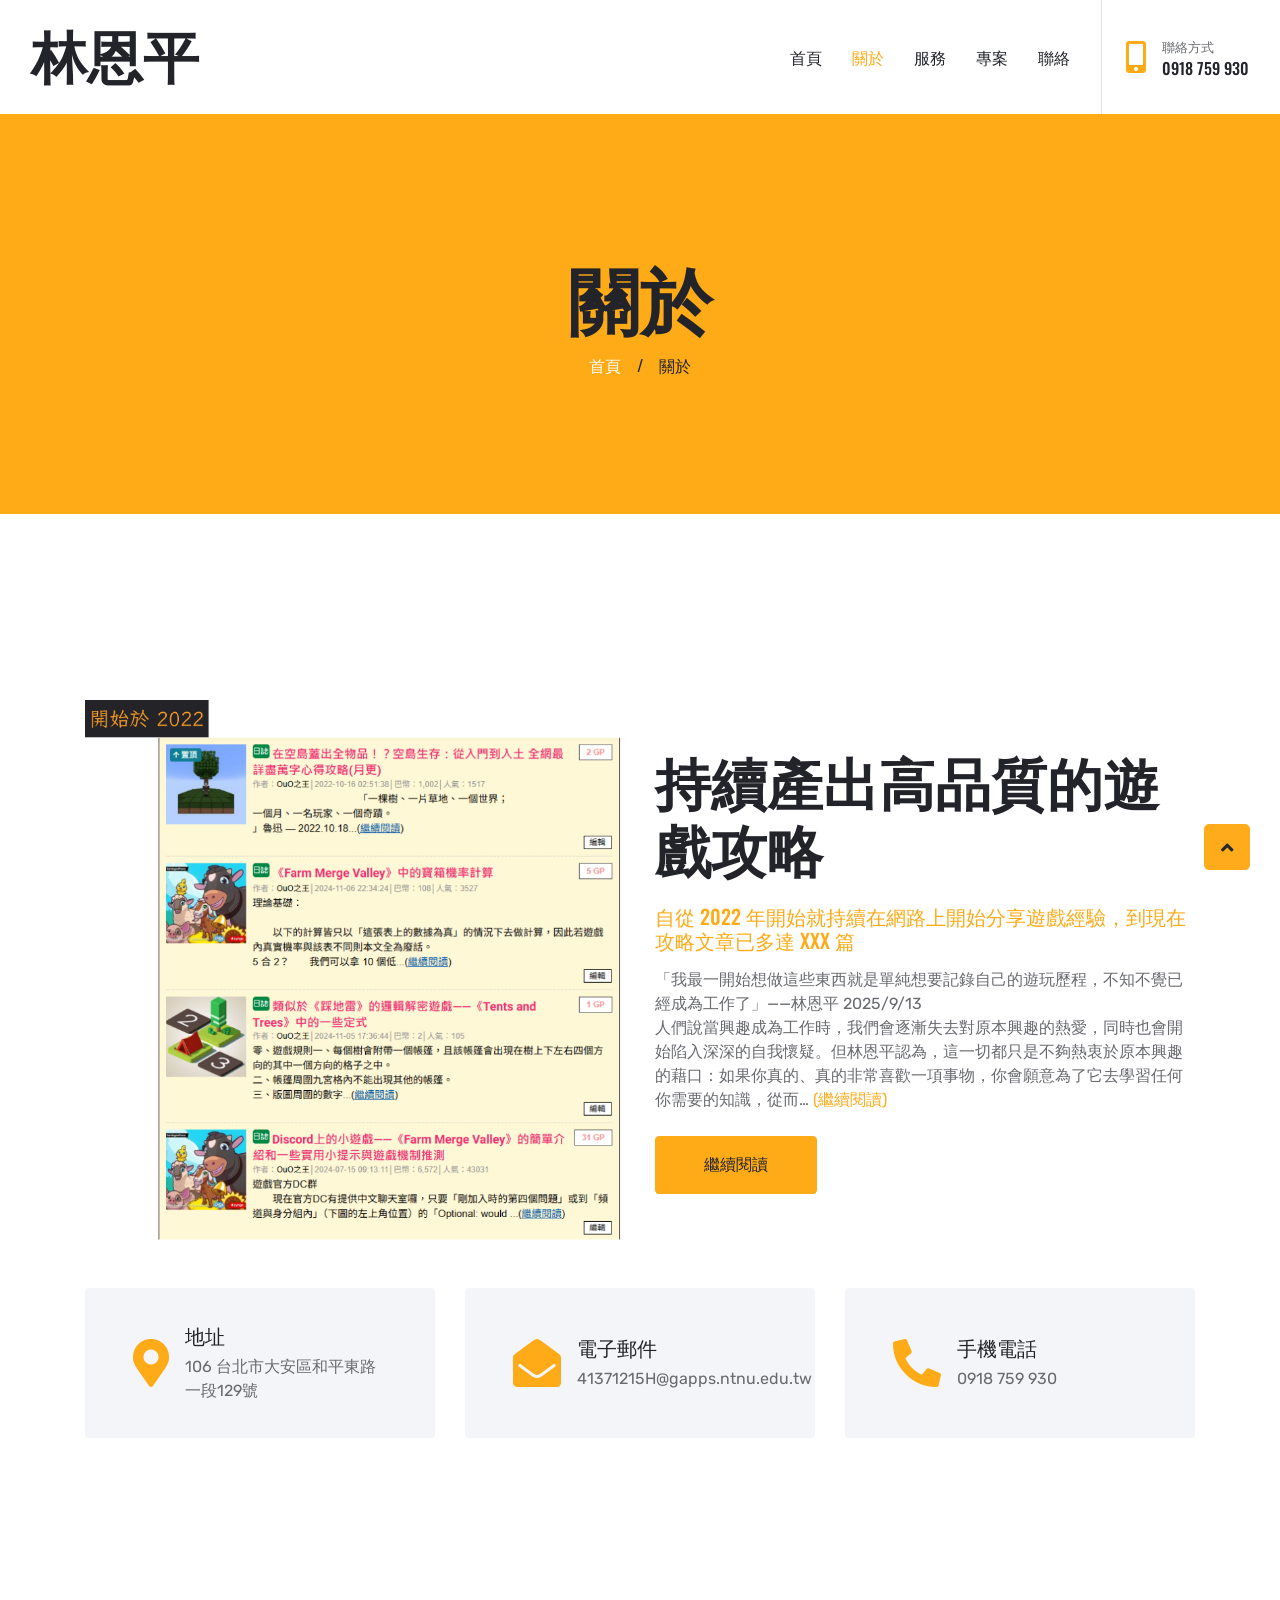
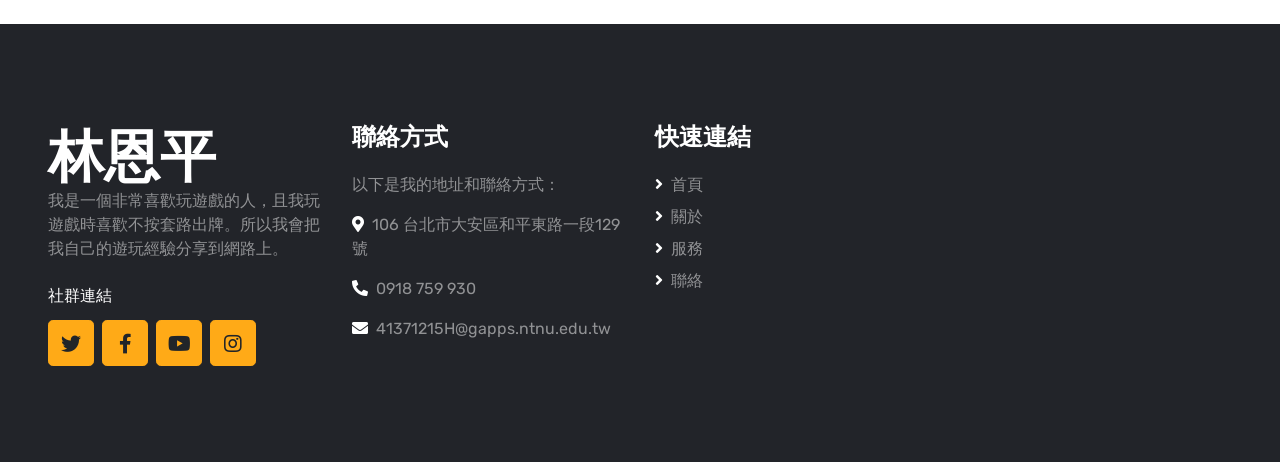
==== commit 7e7ee1e8: "作業 1 完成 / 作業 1 原始檔改資料夾" ====
--- a/Homework-1/about.html
+++ b/Homework-1/about.html
@@ -3,7 +3,7 @@
 
 <head>
     <meta charset="utf-8">
-    <title>個人網頁</title>
+    <title>關於</title>
     <meta content="width=device-width, initial-scale=1.0" name="viewport">
     <meta content="Free HTML Templates" name="keywords">
     <meta content="Free HTML Templates" name="description">
@@ -38,19 +38,19 @@
             </button>
             <div class="collapse navbar-collapse" id="navbarCollapse">
                 <div class="navbar-nav ml-auto py-0 pr-3 border-right">
-                    <a href="index.html" class="nav-item nav-link active">主頁</a>
-                    <a href="about.html" class="nav-item nav-link">關於</a>
-                 <!--   <a href="service.html" class="nav-item nav-link">服務</a>
-                    <a href="price.html" class="nav-item nav-link">價格</a>
+                    <a href="index.html" class="nav-item nav-link">首頁</a>
+                    <a href="about.html" class="nav-item nav-link active">關於</a>
+                    <a href="service.html" class="nav-item nav-link">服務</a>
+                  <!--  <a href="price.html" class="nav-item nav-link">價格</a> -->
                     <a href="project.html" class="nav-item nav-link">專案</a>
-                    <div class="nav-item dropdown">
+                    <!--<div class="nav-item dropdown">
                         <a href="#" class="nav-link dropdown-toggle" data-toggle="dropdown">更多</a>
                         <div class="dropdown-menu rounded-0 m-0">
                             <a href="team.html" class="dropdown-item">Meat The Team</a>
-                            <a href="testimonial.html" class="dropdown-item">Testimonial</a>
-                        </div>
-                    </div>
-                    <a href="contact.html" class="nav-item nav-link">Contact</a> -->
+                            <a href="testimonial.html" class="dropdown-item">Testimonial</a> 
+                        </div>
+                    </div>-->
+                    <a href="contact.html" class="nav-item nav-link">聯絡</a>
                 </div>
                 <div class="d-none d-lg-flex align-items-center pl-4">
                     <i class="fa fa-2x fa-mobile-alt text-primary mr-3"></i>
@@ -67,11 +67,11 @@
 
     <!-- Page Header Start -->
     <div class="page-header container-fluid bg-primary d-flex flex-column align-items-center justify-content-center">
-        <h1 class="display-3 text-uppercase mb-3">About</h1>
+        <h1 class="display-3 text-uppercase mb-3">關於</h1>
         <div class="d-inline-flex text-white">
-            <h6 class="text-uppercase m-0"><a class="text-white" href="">Home</a></h6>
+            <h6 class="text-uppercase m-0"><a class="text-white" href="">首頁</a></h6>
             <h6 class="m-0 px-3">/</h6>
-            <h6 class="text-uppercase m-0">About</h6>
+            <h6 class="text-uppercase m-0">關於</h6>
         </div>
     </div>
     <!-- Page Header Start -->
@@ -85,10 +85,10 @@
                     <img class="img-fluid mb-4 mb-lg-0" src="img/about.jpg" alt="">
                 </div>
                 <div class="col-lg-6">
-                    <h1 class="display-4 text-uppercase mb-4">Best digital agency in downtown</h1>
-                    <h5 class="text-uppercase text-primary mb-3">Clita elitr et amet et ipsum sea. Ipsum stet kasd ea et no est duo diam. Lorem dolores eos ut nonumy ipsum sit clita lorem no amet dolor dolore, stet sit dolor justo</h5>
-                    <p class="mb-4">Eirmod est dolor nonumy sea amet dolore erat sit dolor et dolor vero. Tempor ipsum at justo amet at ipsum justo. Aiam kasd sea sit dolor duo elitr dolor amet, justo est ipsum amet dolor ut ipsum. Labore diam et nonumy amet dolores. Volup sit labore dolores erat, magna justo sed lorem kasd ea dolor. Labore sit clita invidunt, est dolores lorem sed ipsum kasd no amet ipsum.</p>
-                    <a href="" class="btn btn-primary text-uppercase py-3 px-5">Read More</a>
+                    <h1 class="display-4 text-uppercase mb-4">持續產出高品質的遊戲攻略</h1>
+                    <h5 class="text-uppercase text-primary mb-3">自從 2022 年開始就持續在網路上開始分享遊戲經驗，到現在攻略文章已多達 XXX 篇</h5>
+                    <p class="mb-4">「我最一開始想做這些東西就是單純想要記錄自己的遊玩歷程，不知不覺已經成為工作了」——林恩平 2025/9/13<br>人們說當興趣成為工作時，我們會逐漸失去對原本興趣的熱愛，同時也會開始陷入深深的自我懷疑。但林恩平認為，這一切都只是不夠熱衷於原本興趣的藉口：如果你真的、真的非常喜歡一項事物，你會願意為了它去學習任何你需要的知識，從而… <a class="mb-4" href="">(繼續閱讀)</a></p>
+                    <a href="" class="btn btn-primary text-uppercase py-3 px-5">繼續閱讀</a>
                 </div>
             </div>
         </div>
@@ -104,8 +104,8 @@
                     <div class="d-flex align-items-center bg-light rounded mb-4 px-5" style="height: 150px;">
                         <i class="fa fa-3x fa-map-marker-alt text-primary mr-3"></i>
                         <div class="d-flex flex-column">
-                            <h5 class="text-uppercase">Our Office</h5>
-                            <p class="m-0">123 Street, New York, USA</p>
+                            <h5 class="text-uppercase">地址</h5>
+                            <p class="m-0">106 台北市大安區和平東路一段129號</p>
                         </div>
                     </div>
                 </div>
@@ -113,8 +113,8 @@
                     <div class="d-flex align-items-center bg-light rounded mb-4 px-5" style="height: 150px;">
                         <i class="fa fa-3x fa-envelope-open text-primary mr-3"></i>
                         <div class="d-flex flex-column">
-                            <h5 class="text-uppercase">Email Us</h5>
-                            <p class="m-0">info@example.com</p>
+                            <h5 class="text-uppercase">電子郵件</h5>
+                            <p class="m-0">41371215H@gapps.ntnu.edu.tw</p>
                         </div>
                     </div>
                 </div>
@@ -122,8 +122,8 @@
                     <div class="d-flex align-items-center bg-light rounded mb-4 px-5" style="height: 150px;">
                         <i class="fas fa-3x fa-phone-alt text-primary mr-3"></i>
                         <div class="d-flex flex-column">
-                            <h5 class="text-uppercase">Call Us</h5>
-                            <p class="m-0">+012 345 6789</p>
+                            <h5 class="text-uppercase">手機電話</h5>
+                            <p class="m-0">0918 759 930</p>
                         </div>
                     </div>
                 </div>
@@ -138,54 +138,54 @@
         <div class="row pt-5">
             <div class="col-lg-3 col-md-6 mb-5">
                 <a href="index.html" class="navbar-brand">
-                    <h1 class="m-0 mt-n2 text-white display-4">DOT.NET</h1>
+                    <h1 class="m-0 mt-n2 text-white display-4">林恩平</h1>
                 </a>
-                <p>Volup amet magna clita tempor. Tempor sea eos vero ipsum. Lorem lorem sit sed elitr sed kasd et</p>
-                <h6 class="text-uppercase text-white py-2">Follow Us</h6>
+                <p>我是一個非常喜歡玩遊戲的人，且我玩遊戲時喜歡不按套路出牌。所以我會把我自己的遊玩經驗分享到網路上。</p>
+                <h6 class="text-uppercase text-white py-2">社群連結</h6>
                 <div class="d-flex justify-content-start">
-                    <a class="btn btn-lg btn-primary btn-lg-square mr-2" href="#"><i class="fab fa-twitter"></i></a>
-                    <a class="btn btn-lg btn-primary btn-lg-square mr-2" href="#"><i class="fab fa-facebook-f"></i></a>
-                    <a class="btn btn-lg btn-primary btn-lg-square mr-2" href="#"><i class="fab fa-linkedin-in"></i></a>
-                    <a class="btn btn-lg btn-primary btn-lg-square" href="#"><i class="fab fa-instagram"></i></a>
+                    <a class="btn btn-lg btn-primary btn-lg-square mr-2" href="https://x.com/OuOKingthebest" target="_blank"><i class="fab fa-twitter"></i></a>
+                    <a class="btn btn-lg btn-primary btn-lg-square mr-2" href="https://www.facebook.com/bubu.lin.33" target="_blank"><i class="fab fa-facebook-f"></i></a>
+                    <a class="btn btn-lg btn-primary btn-lg-square mr-2" href="https://www.youtube.com/@OuOKing" target="_blank"><i class="fab fa-youtube"></i></a>
+                    <a class="btn btn-lg btn-primary btn-lg-square" href="https://www.instagram.com/i_am_ouoking" target="_blank"><i class="fab fa-instagram"></i></a>
                 </div>
             </div>
             <div class="col-lg-3 col-md-6 mb-5">
-                <h4 class="text-uppercase text-white mb-4">Get In Touch</h4>
-                <p>Volup amet magna clita tempor. Tempor sea eos vero ipsum. Lorem lorem sit sed elitr sed kasd et</p>
-                <p><i class="fa fa-map-marker-alt text-white mr-2"></i>123 Street, New York, USA</p>
-                <p><i class="fa fa-phone-alt text-white mr-2"></i>+012 345 67890</p>
-                <p><i class="fa fa-envelope text-white mr-2"></i>info@example.com</p>
+                <h4 class="text-uppercase text-white mb-4">聯絡方式</h4>
+                <p>以下是我的地址和聯絡方式：</p>
+                <p><i class="fa fa-map-marker-alt text-white mr-2"></i>106 台北市大安區和平東路一段129號</p>
+                <p><i class="fa fa-phone-alt text-white mr-2"></i>0918 759 930</p>
+                <p><i class="fa fa-envelope text-white mr-2"></i>41371215H@gapps.ntnu.edu.tw</p>
             </div>
             <div class="col-lg-3 col-md-6 mb-5">
-                <h4 class="text-uppercase text-white mb-4">Quick Links</h4>
+                <h4 class="text-uppercase text-white mb-4">快速連結</h4>
                 <div class="d-flex flex-column justify-content-start">
-                    <a class="text-white-50 mb-2" href="#"><i class="fa fa-angle-right text-white mr-2"></i>Home</a>
-                    <a class="text-white-50 mb-2" href="#"><i class="fa fa-angle-right text-white mr-2"></i>About Us</a>
-                    <a class="text-white-50 mb-2" href="#"><i class="fa fa-angle-right text-white mr-2"></i>Our Services</a>
-                    <a class="text-white-50 mb-2" href="#"><i class="fa fa-angle-right text-white mr-2"></i>Pricing Plan</a>
-                    <a class="text-white-50 mb-2" href="#"><i class="fa fa-angle-right text-white mr-2"></i>Meet The Team</a>
-                    <a class="text-white-50" href="#"><i class="fa fa-angle-right text-white mr-2"></i>Contact Us</a>
-                </div>
-            </div>
-            <div class="col-lg-3 col-md-6 mb-5">
-                <h4 class="text-uppercase text-white mb-4">Newsletter</h4>
+                    <a class="text-white-50 mb-2" href="index.html"><i class="fa fa-angle-right text-white mr-2"></i>首頁</a>
+                    <a class="text-white-50 mb-2" href="about.html"><i class="fa fa-angle-right text-white mr-2"></i>關於</a>
+                    <a class="text-white-50 mb-2" href="service.html"><i class="fa fa-angle-right text-white mr-2"></i>服務</a>
+                    <!--<a class="text-white-50 mb-2" href="#"><i class="fa fa-angle-right text-white mr-2"></i>Pricing Plan</a>
+                    <a class="text-white-50 mb-2" href="#"><i class="fa fa-angle-right text-white mr-2"></i>Meet The Team</a>-->
+                    <a class="text-white-50" href="contact.html"><i class="fa fa-angle-right text-white mr-2"></i>聯絡</a> 
+                </div>
+            </div>
+            <!--<div class="col-lg-3 col-md-6 mb-5">
+                <h4 class="text-uppercase text-white mb-4">通訊</h4>
                 <p class="mb-4">Volup amet magna clita tempor. Tempor sea eos vero ipsum. Lorem lorem sit sed elitr sed kasd et</p>
                 <div class="w-100 mb-3">
                     <div class="input-group">
-                        <input type="text" class="form-control border-light" style="padding: 25px;" placeholder="Your Email">
+                        <input type="text" class="form-control border-light" style="padding: 25px;" placeholder="你的電子郵件">
                         <div class="input-group-append">
                             <button class="btn btn-primary text-uppercase px-3">Sign Up</button>
                         </div>
                     </div>
                 </div>
                 <i>Lorem sit sed elitr sed kasd et</i>
-            </div>
-        </div>
-    </div>
-    <div class="container-fluid py-4 px-sm-3 px-md-5" style="background: #111111;">
-        <p class="mb-2 text-center text-white-50">&copy; <a href="#">Your Site Name</a>. All Rights Reserved.</p>
+            </div>-->
+        </div>
+    </div>
+   <!-- <div class="container-fluid py-4 px-sm-3 px-md-5" style="background: #111111;">
+        <p class="mb-2 text-center text-white-50">&copy; <a href="#">林恩平</a>. All Rights Reserved.</p>
         <p class="m-0 text-center text-white-50">Designed by <a href="https://htmlcodex.com">HTML Codex</a></p>
-    </div>
+    </div>-->
     <!-- Footer End -->
 
 
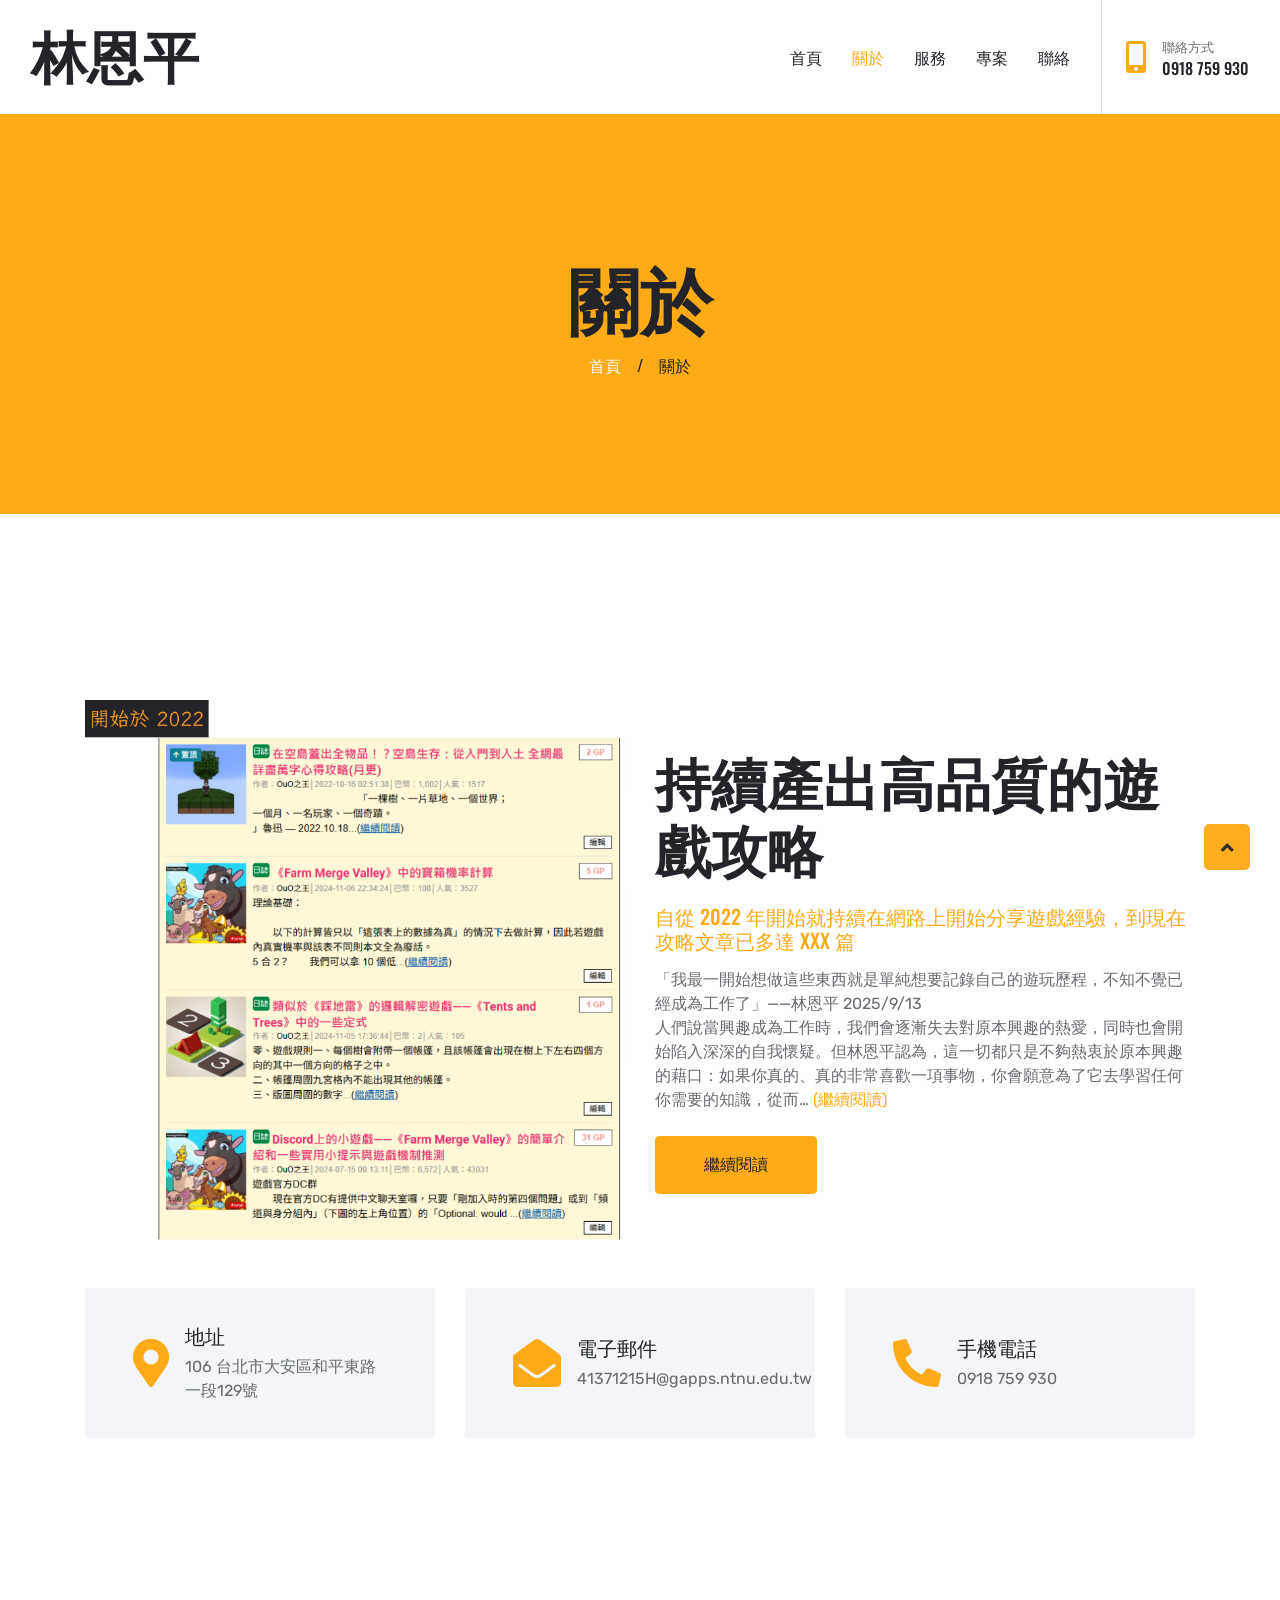
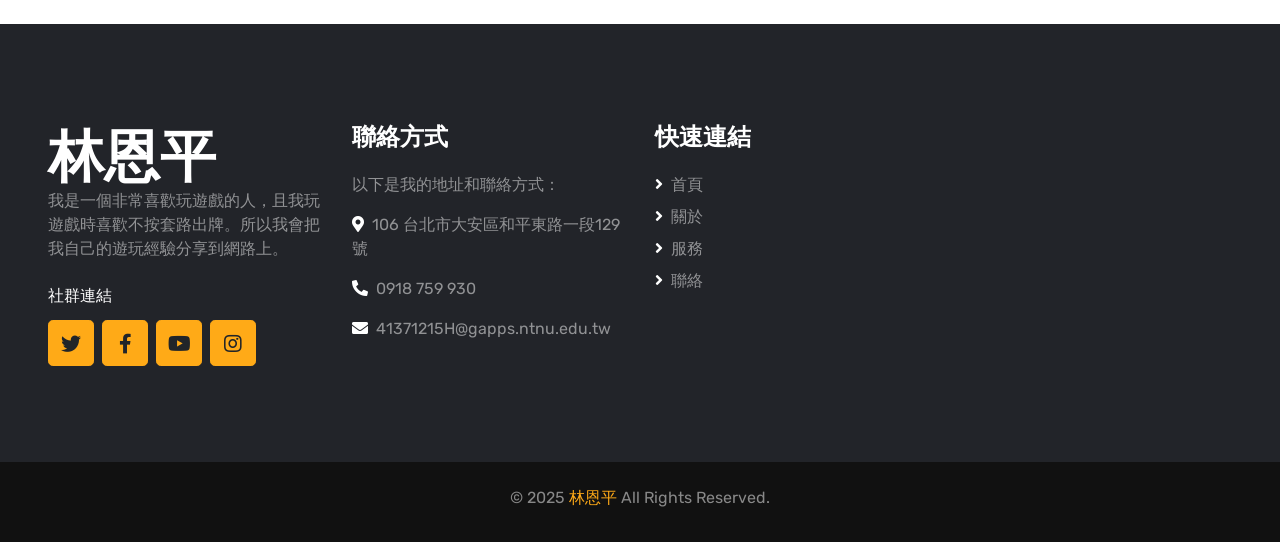
==== commit 7c4a2ebb: "作業 1 加入版權宣告" ====
--- a/Homework-1/about.html
+++ b/Homework-1/about.html
@@ -182,10 +182,10 @@
             </div>-->
         </div>
     </div>
-   <!-- <div class="container-fluid py-4 px-sm-3 px-md-5" style="background: #111111;">
-        <p class="mb-2 text-center text-white-50">&copy; <a href="#">林恩平</a>. All Rights Reserved.</p>
-        <p class="m-0 text-center text-white-50">Designed by <a href="https://htmlcodex.com">HTML Codex</a></p>
-    </div>-->
+    <div class="container-fluid py-4 px-sm-3 px-md-5" style="background: #111111;">
+        <p class="mb-2 text-center text-white-50">&copy; 2025 <a href="#">林恩平</a> All Rights Reserved.</p>
+        <!--<p class="m-0 text-center text-white-50">Designed by <a href="https://htmlcodex.com">HTML Codex</a></p>-->
+    </div>
     <!-- Footer End -->
 
 
